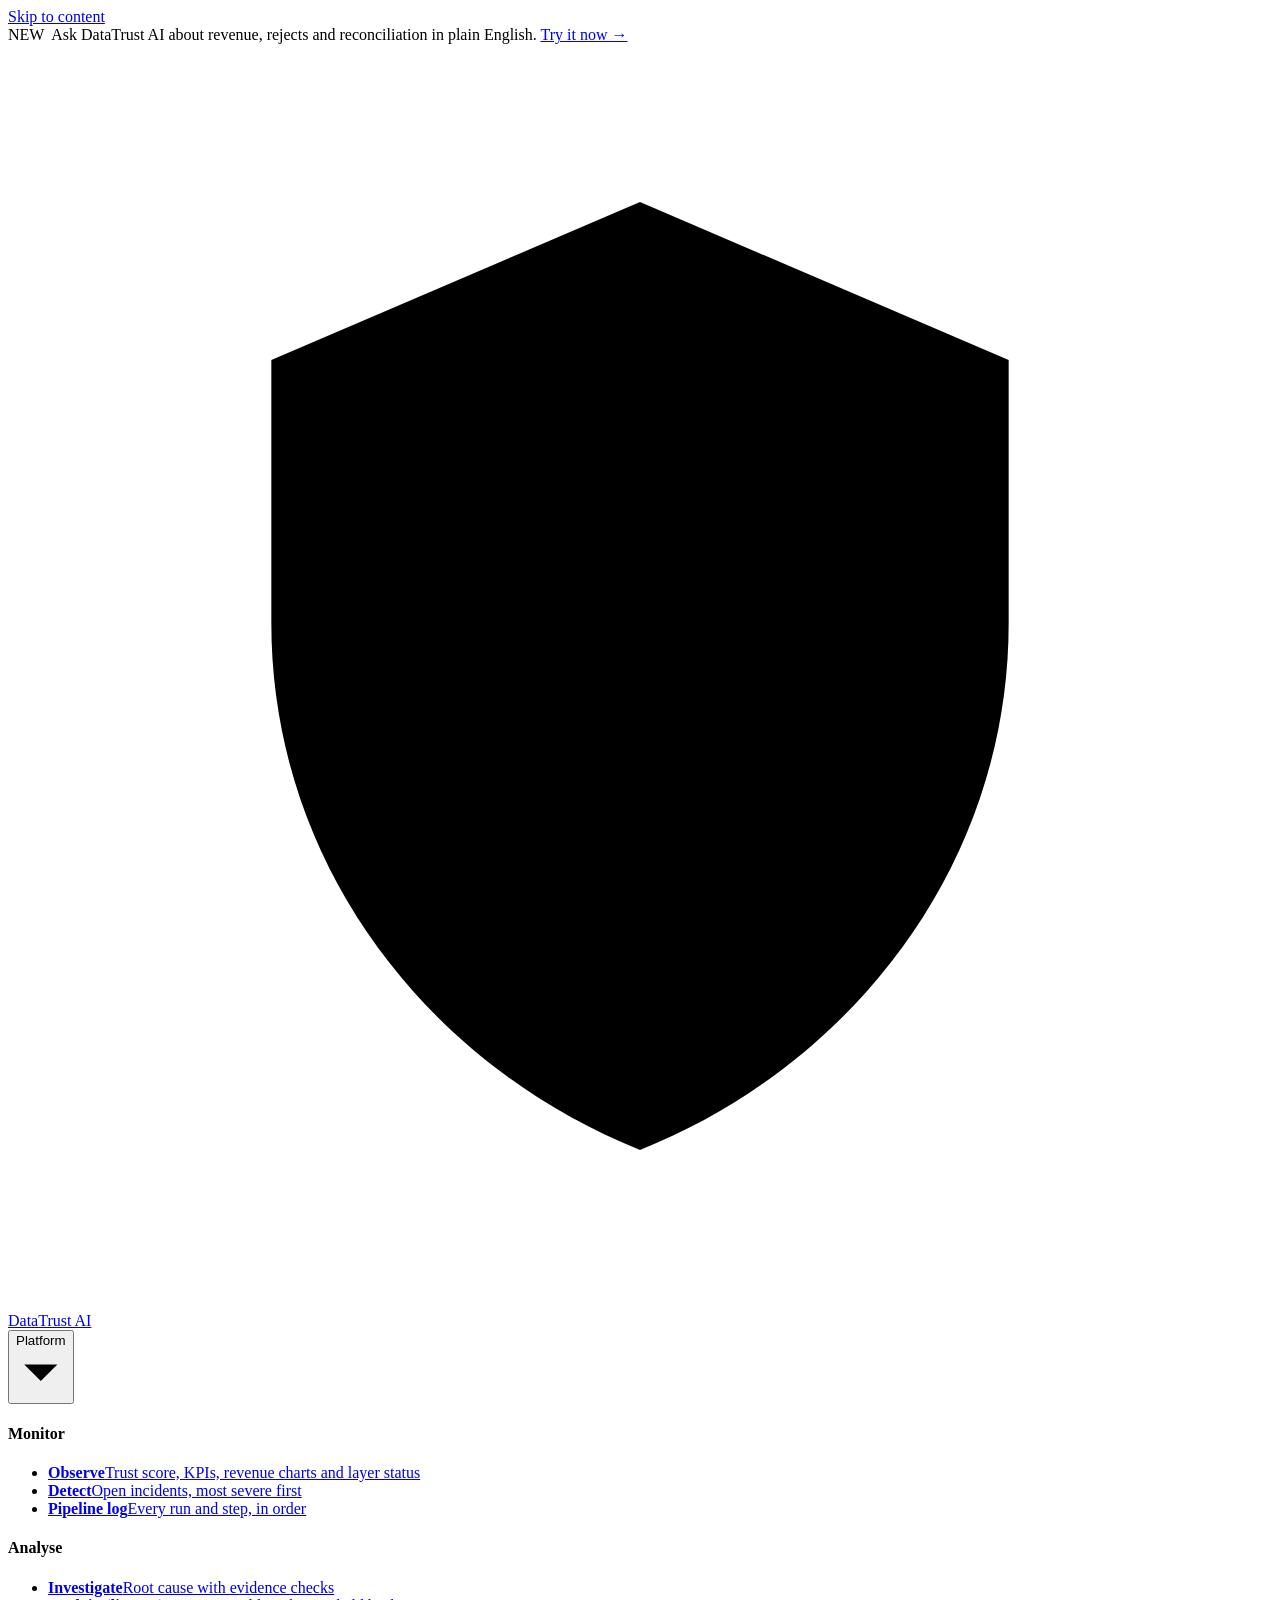
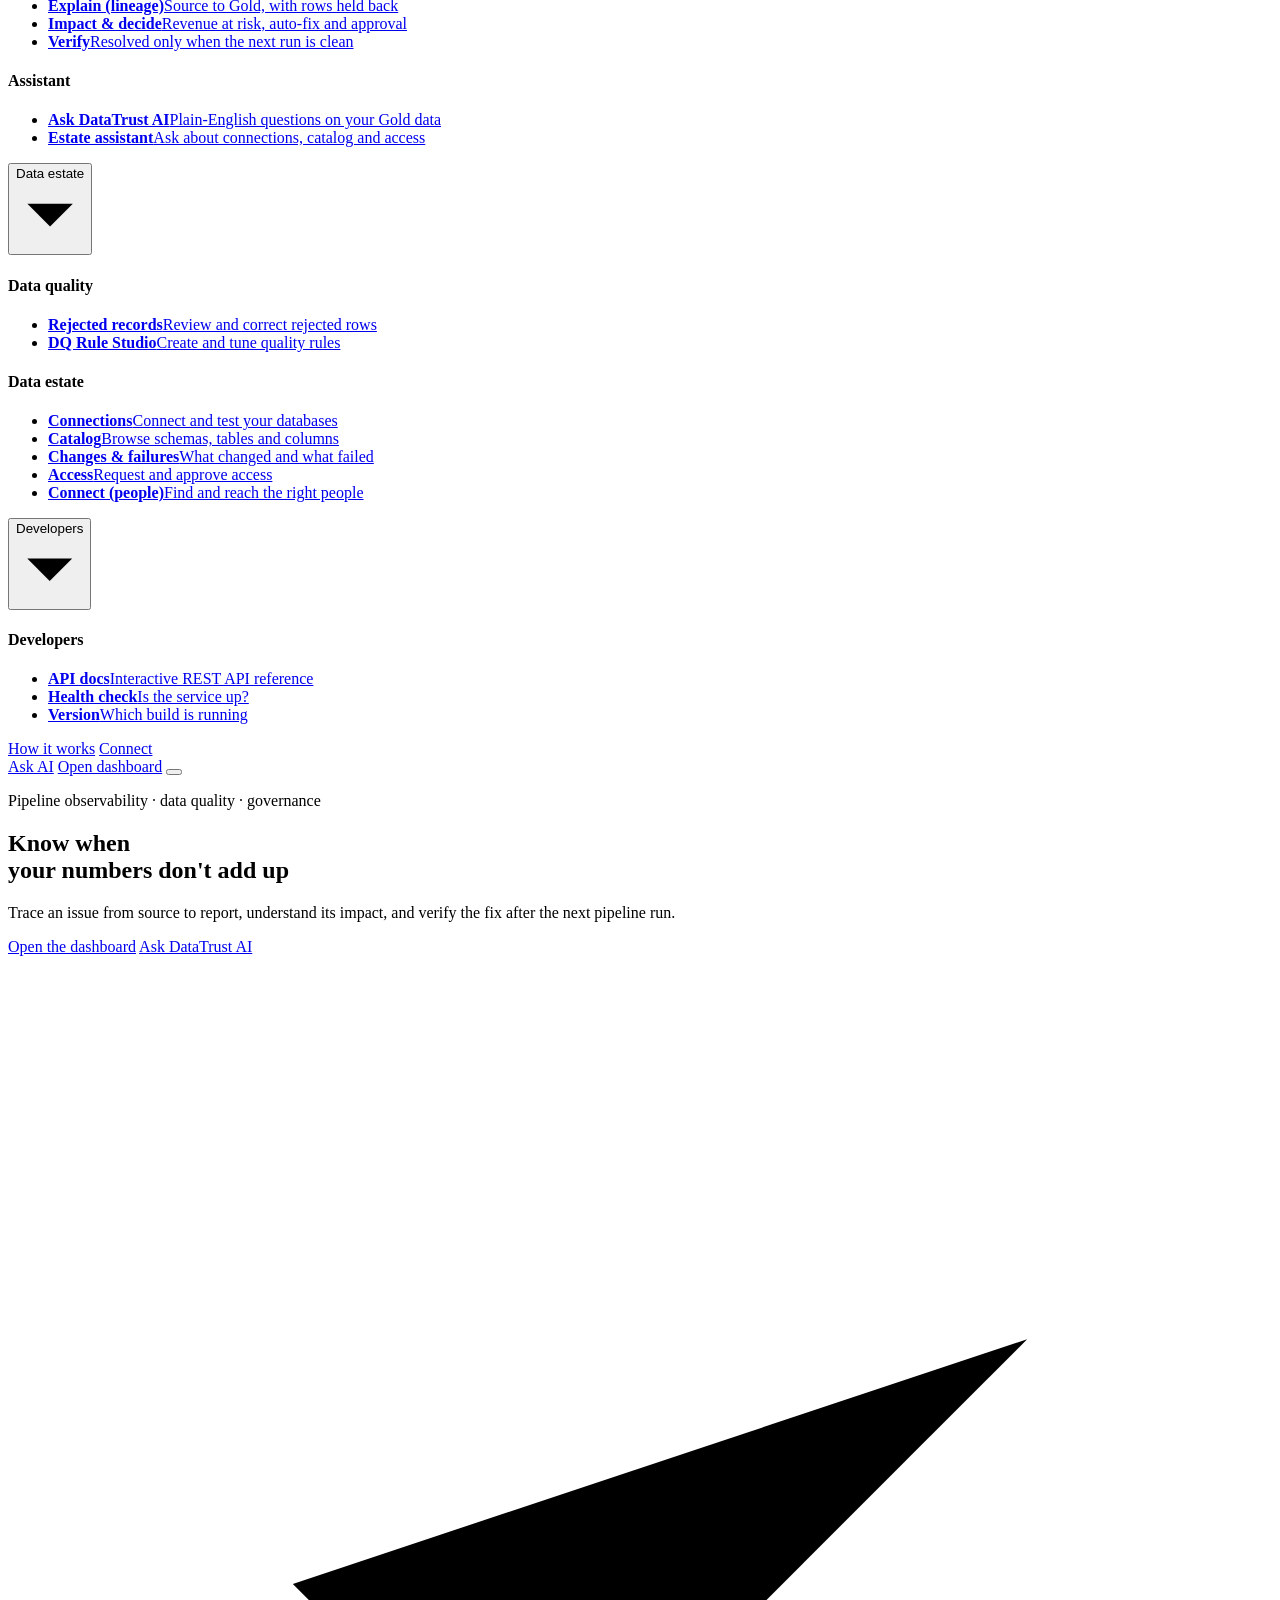
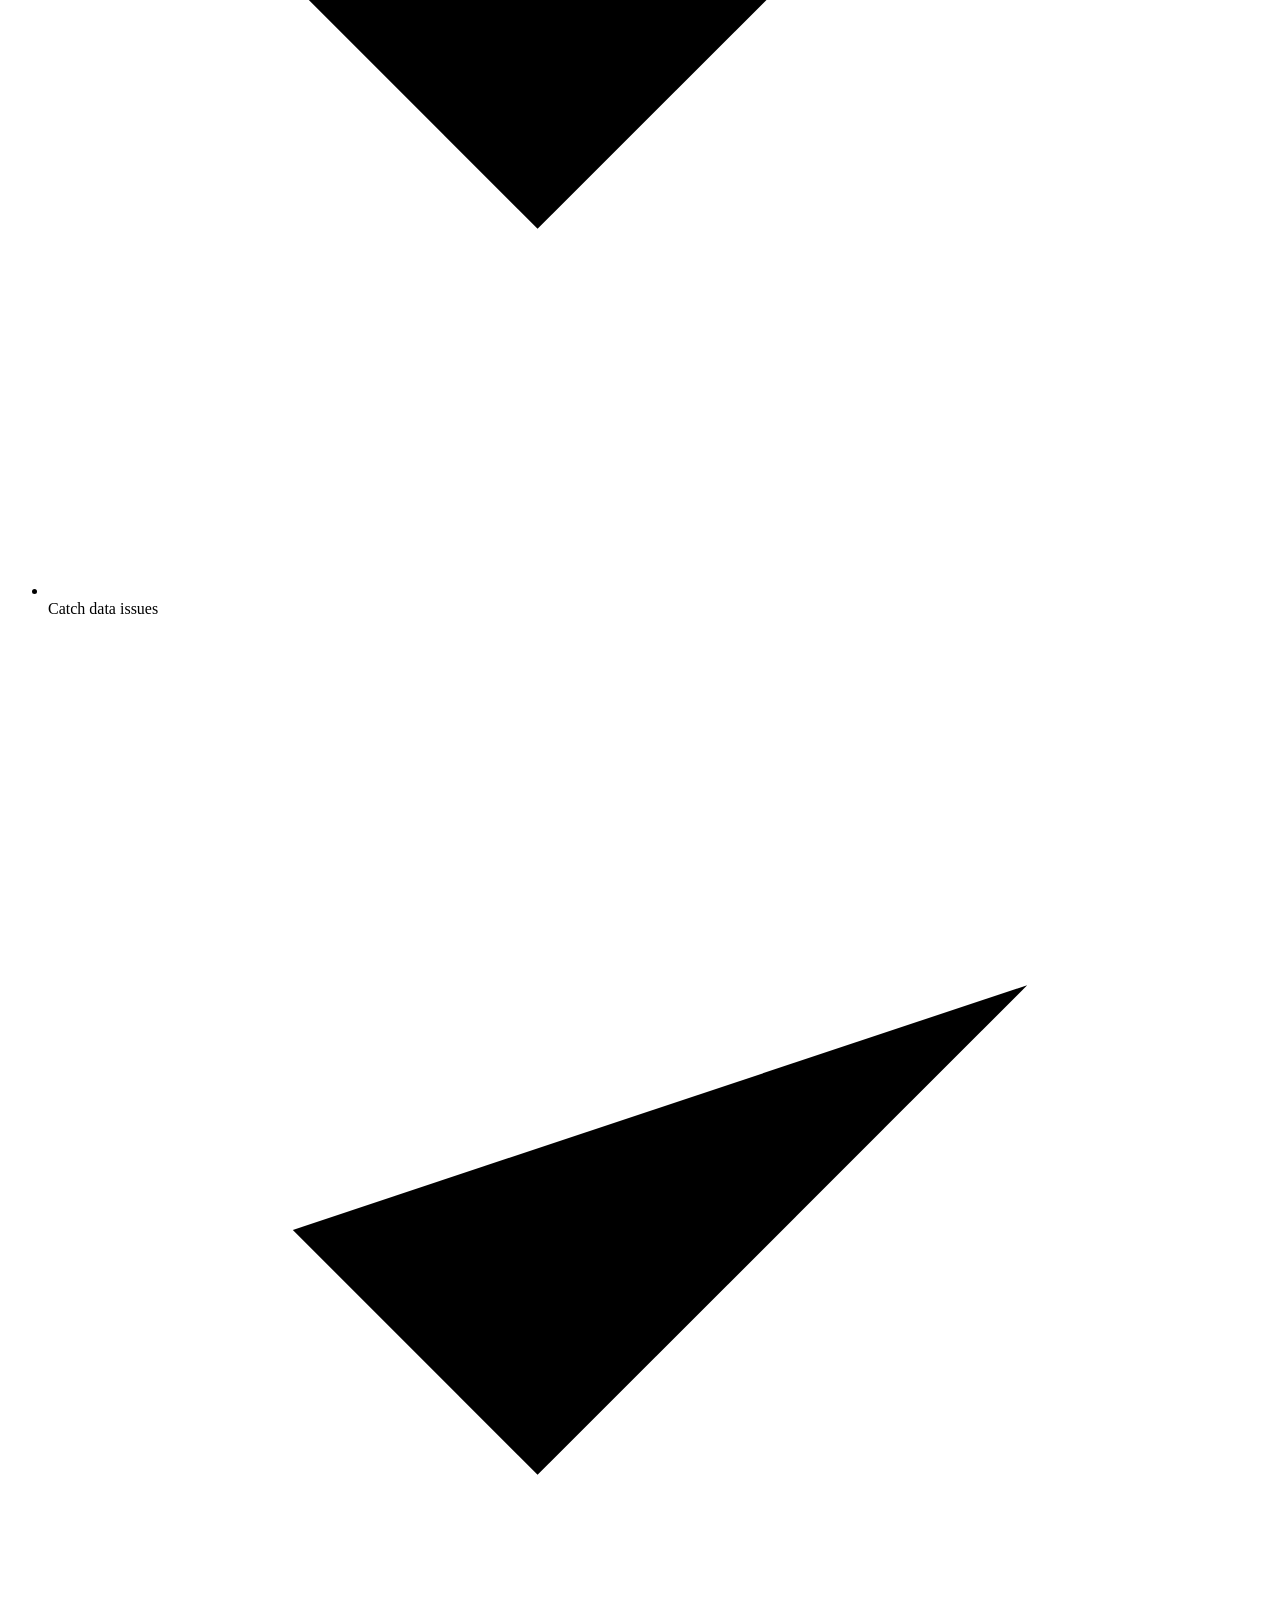
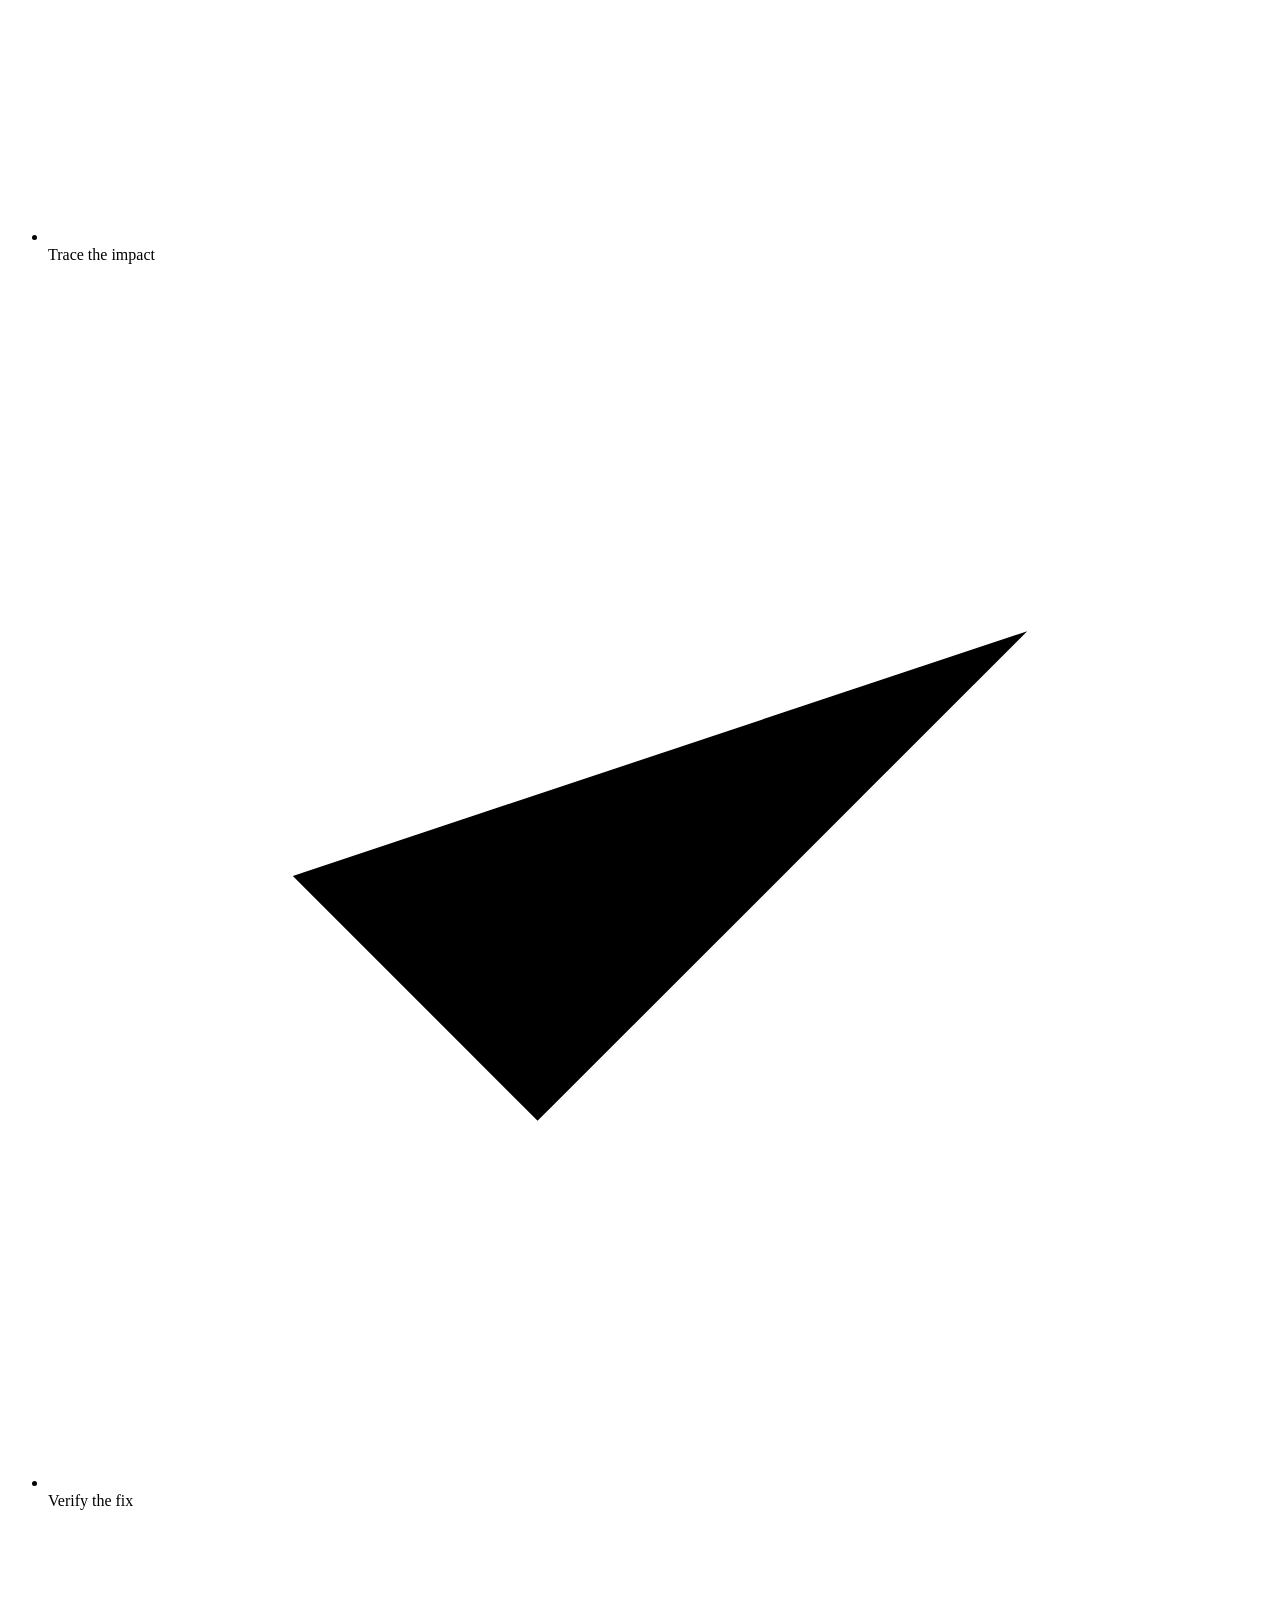
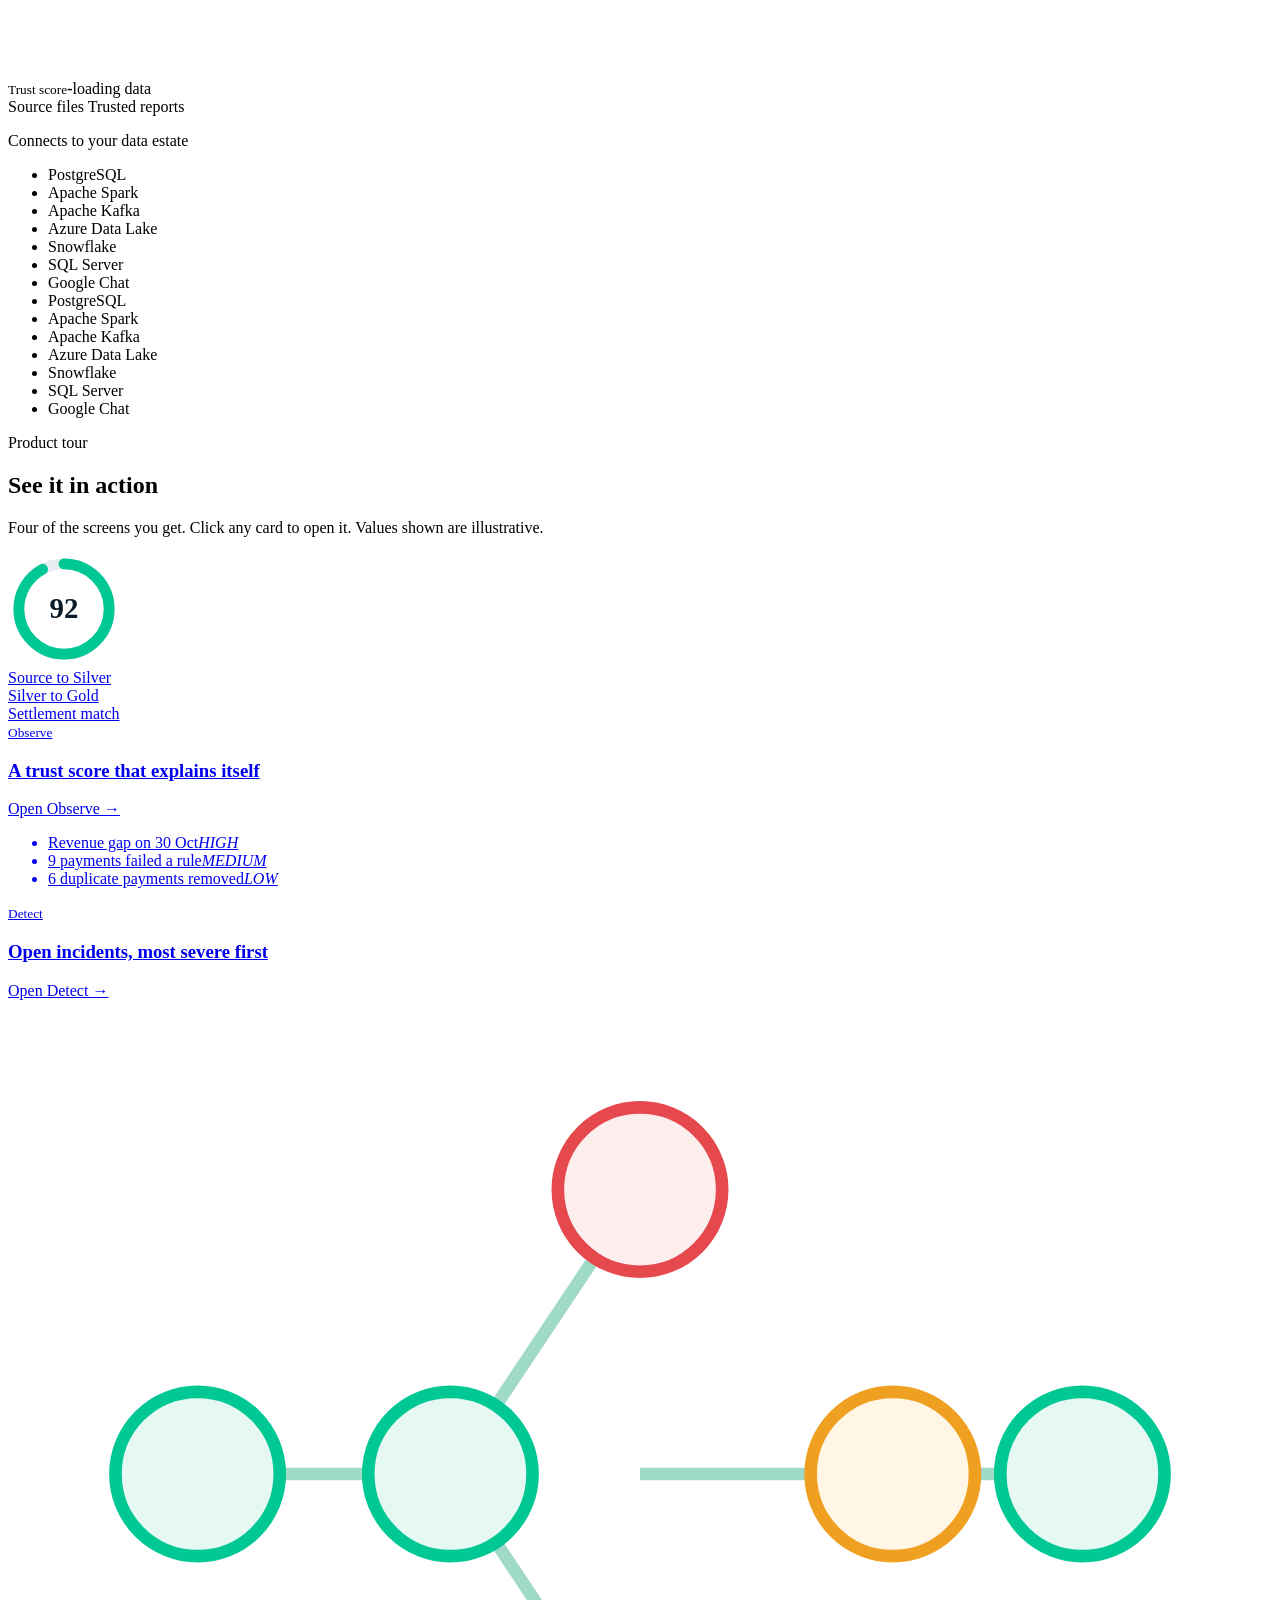
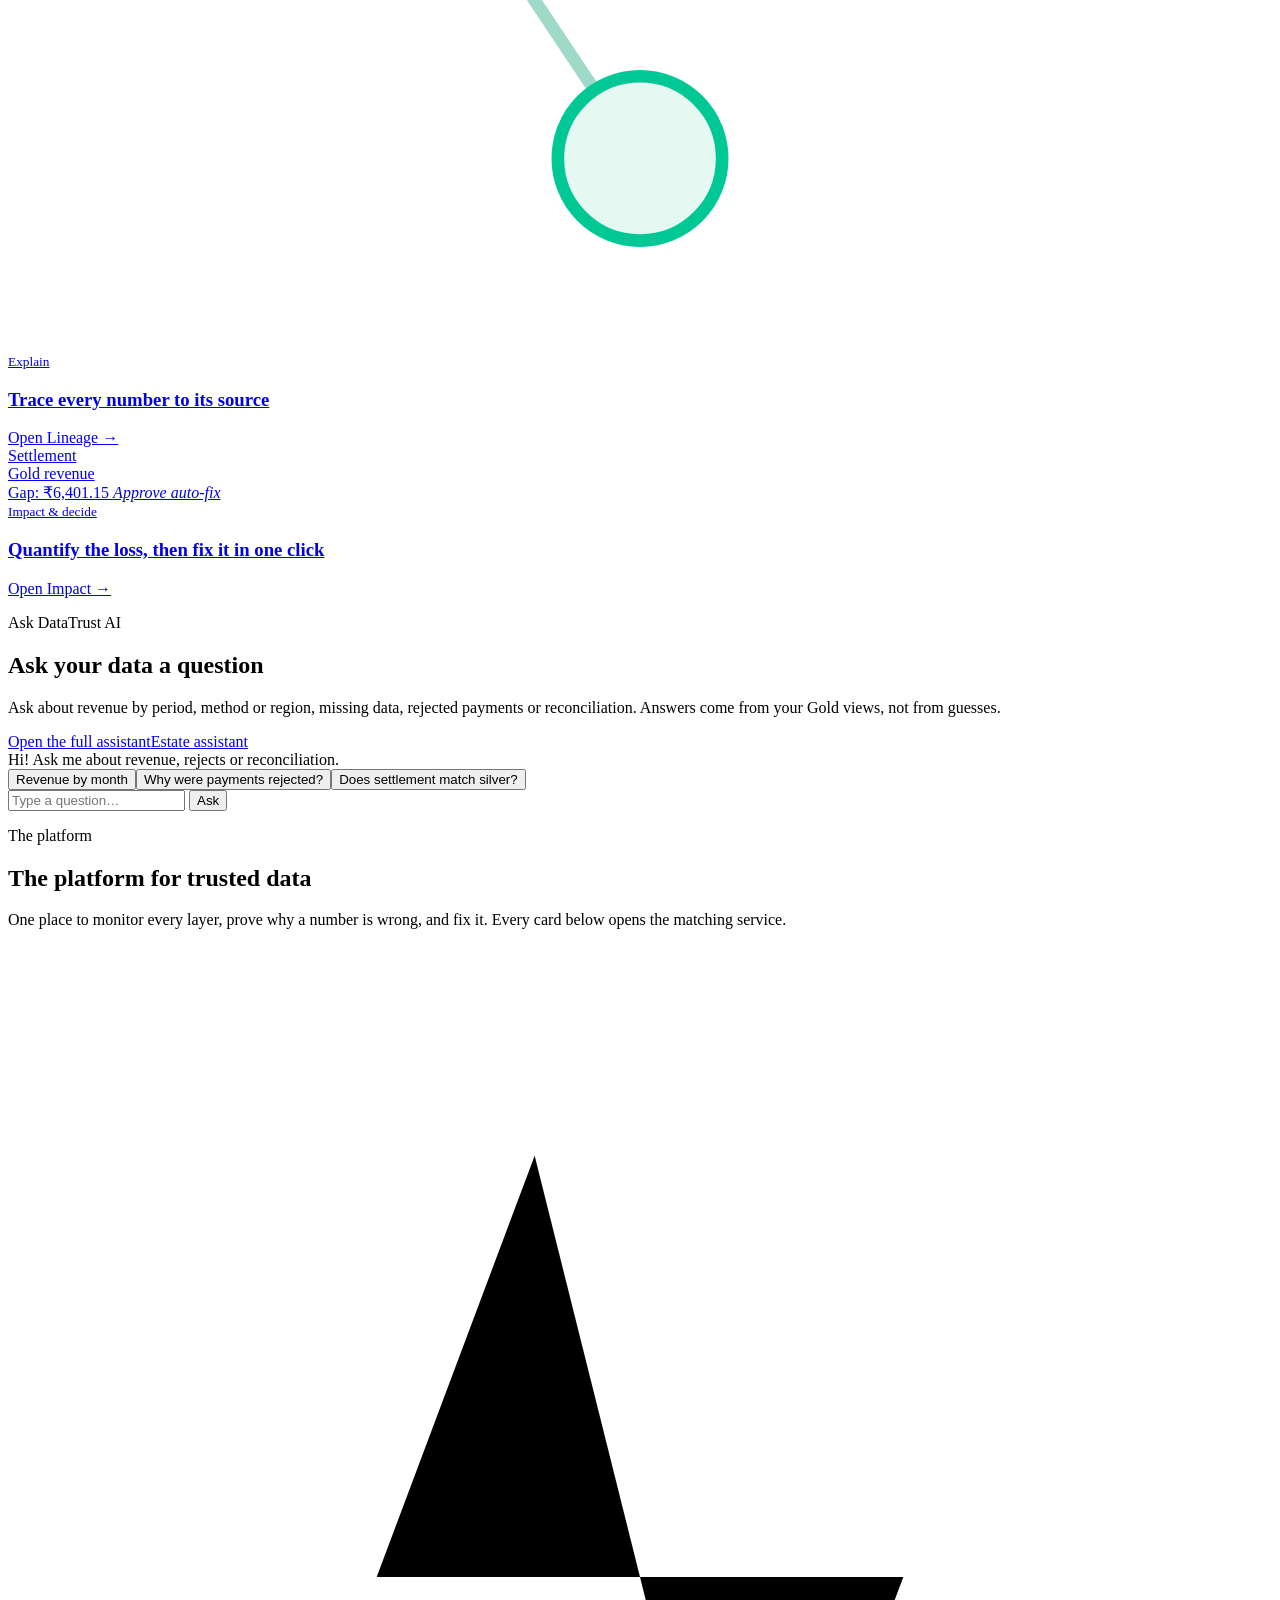
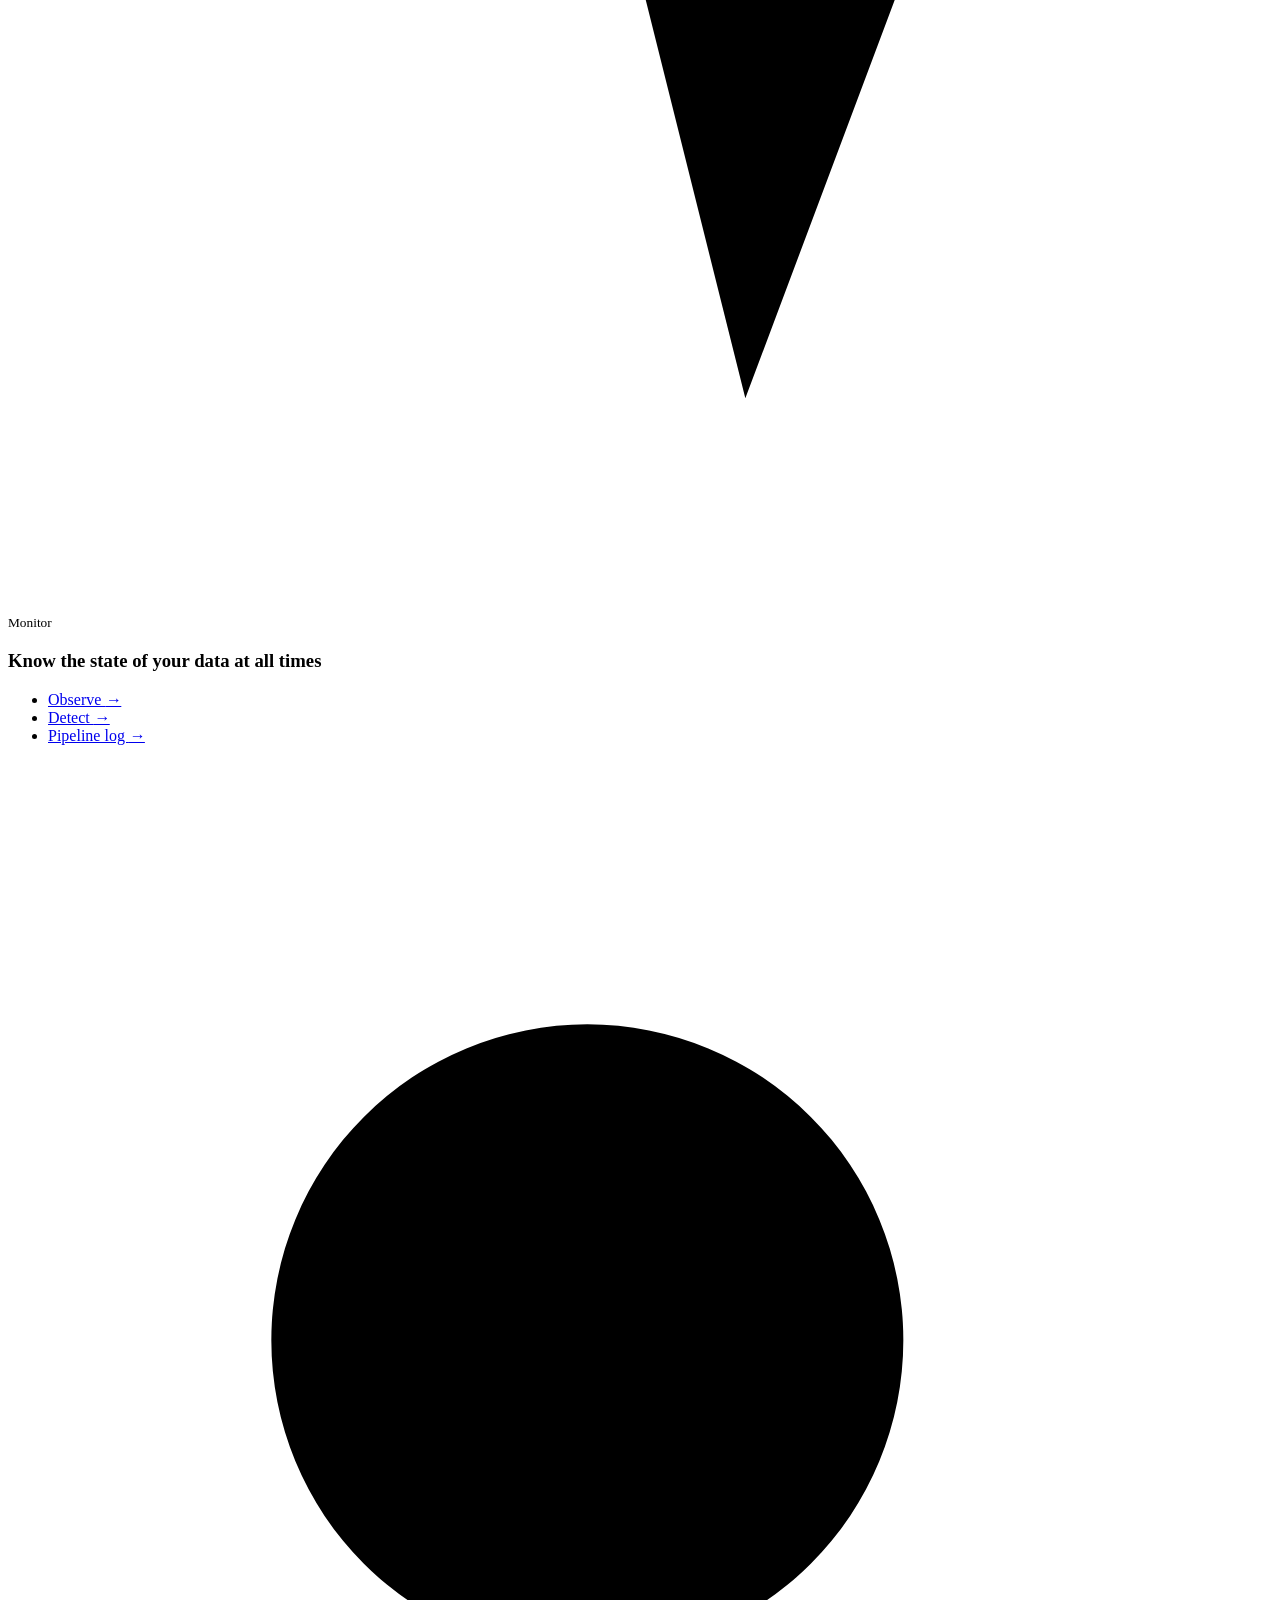
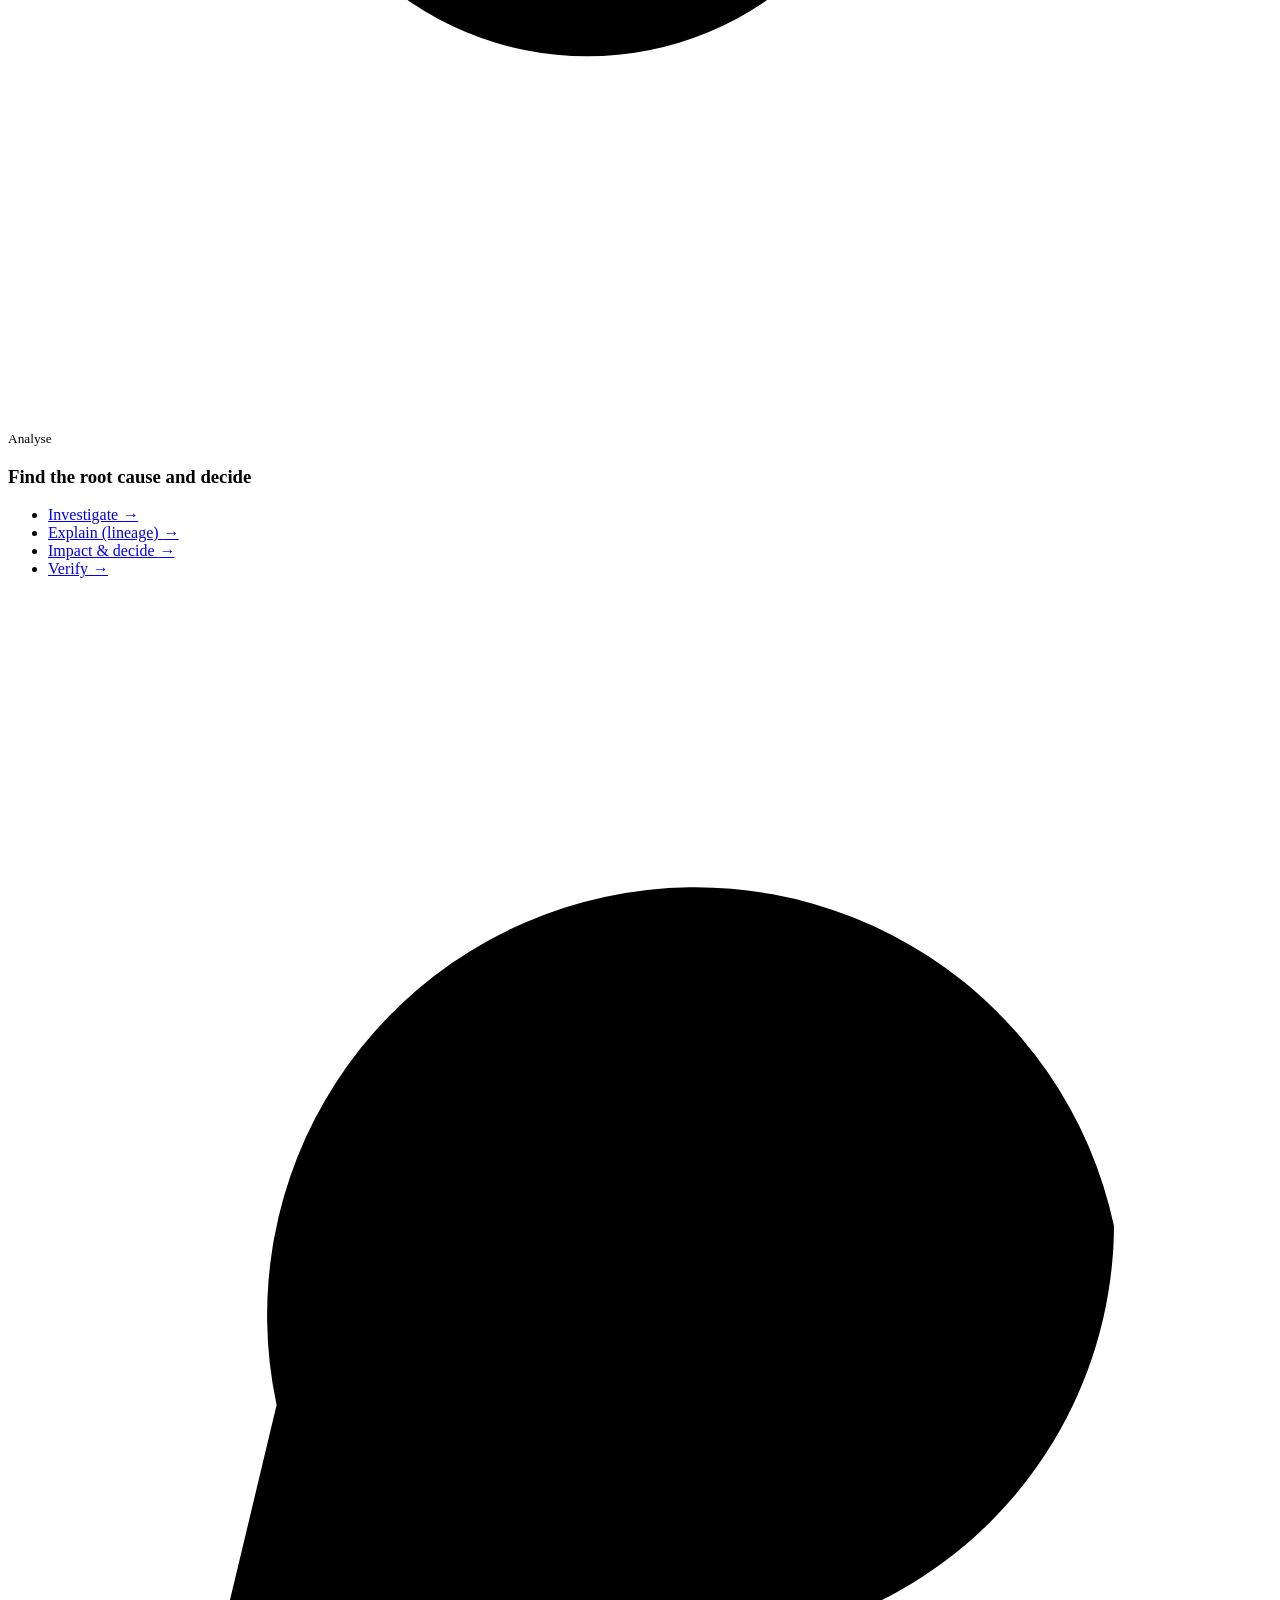
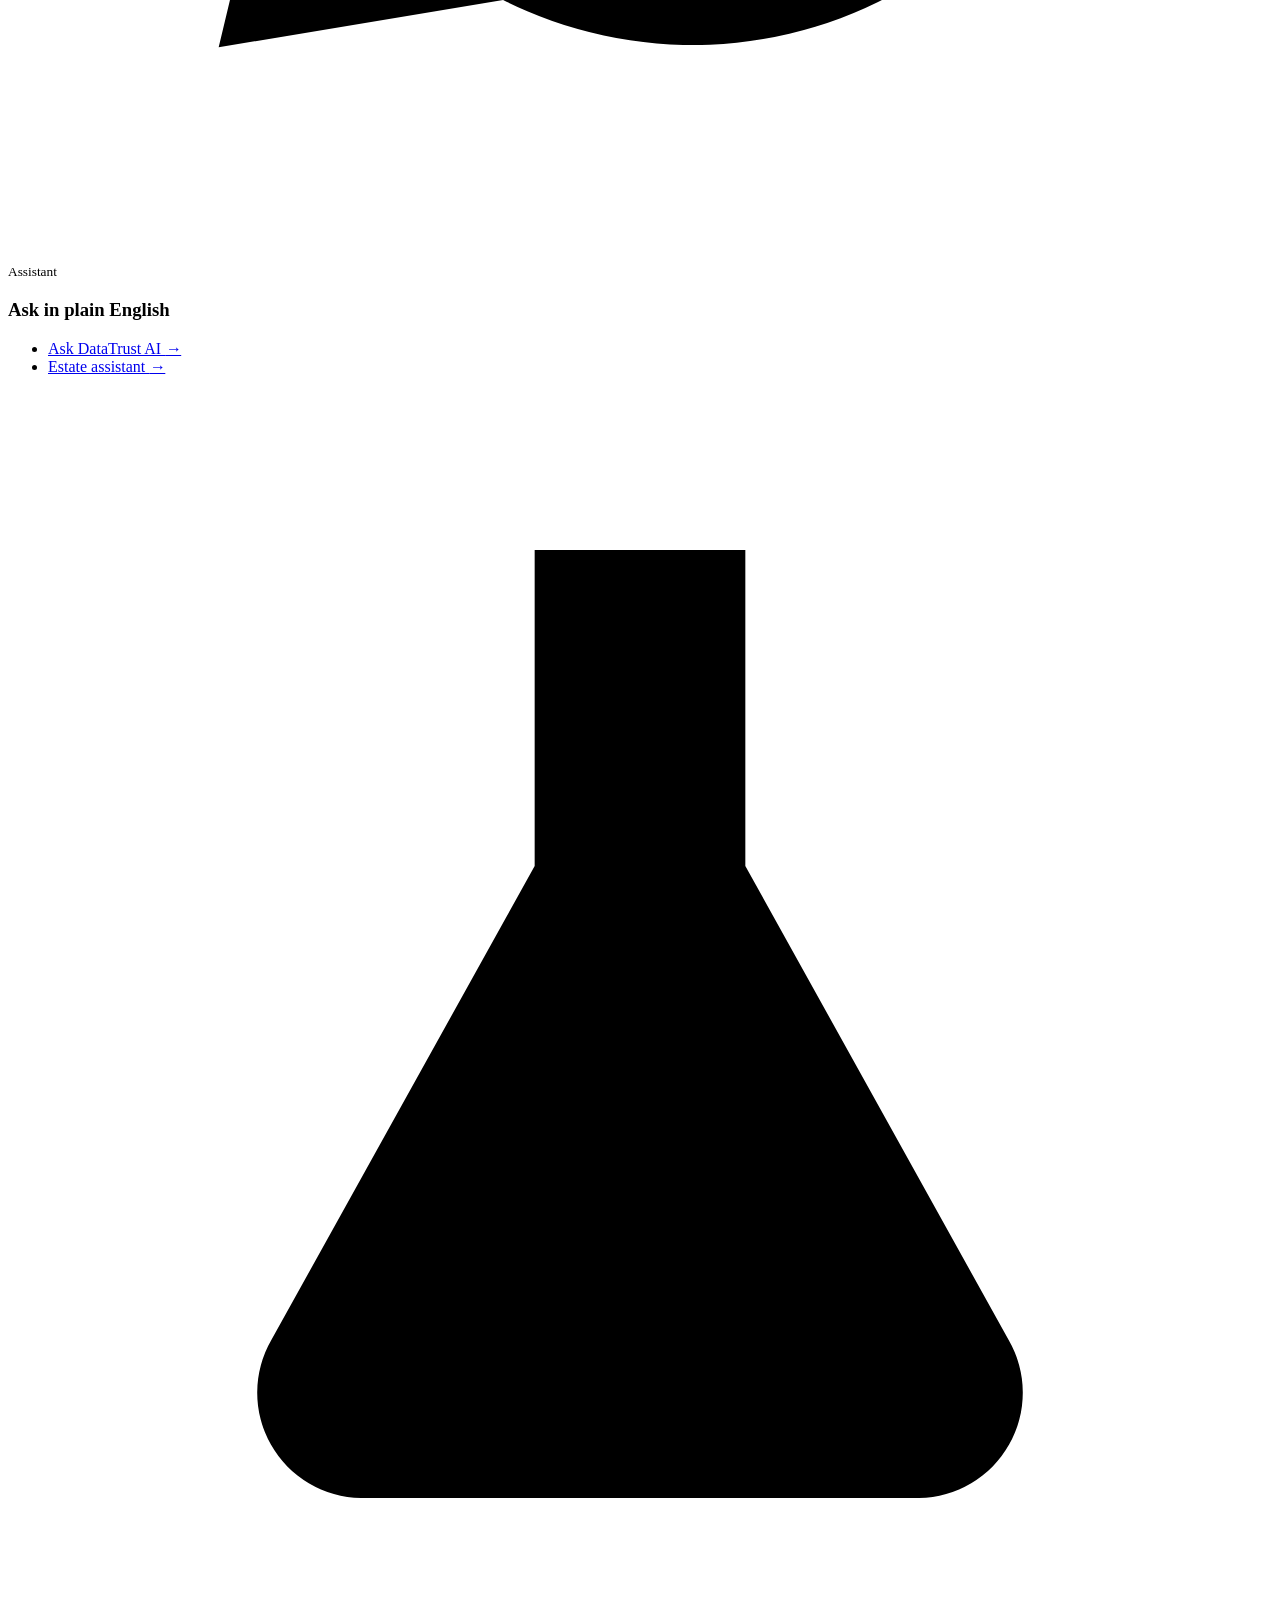
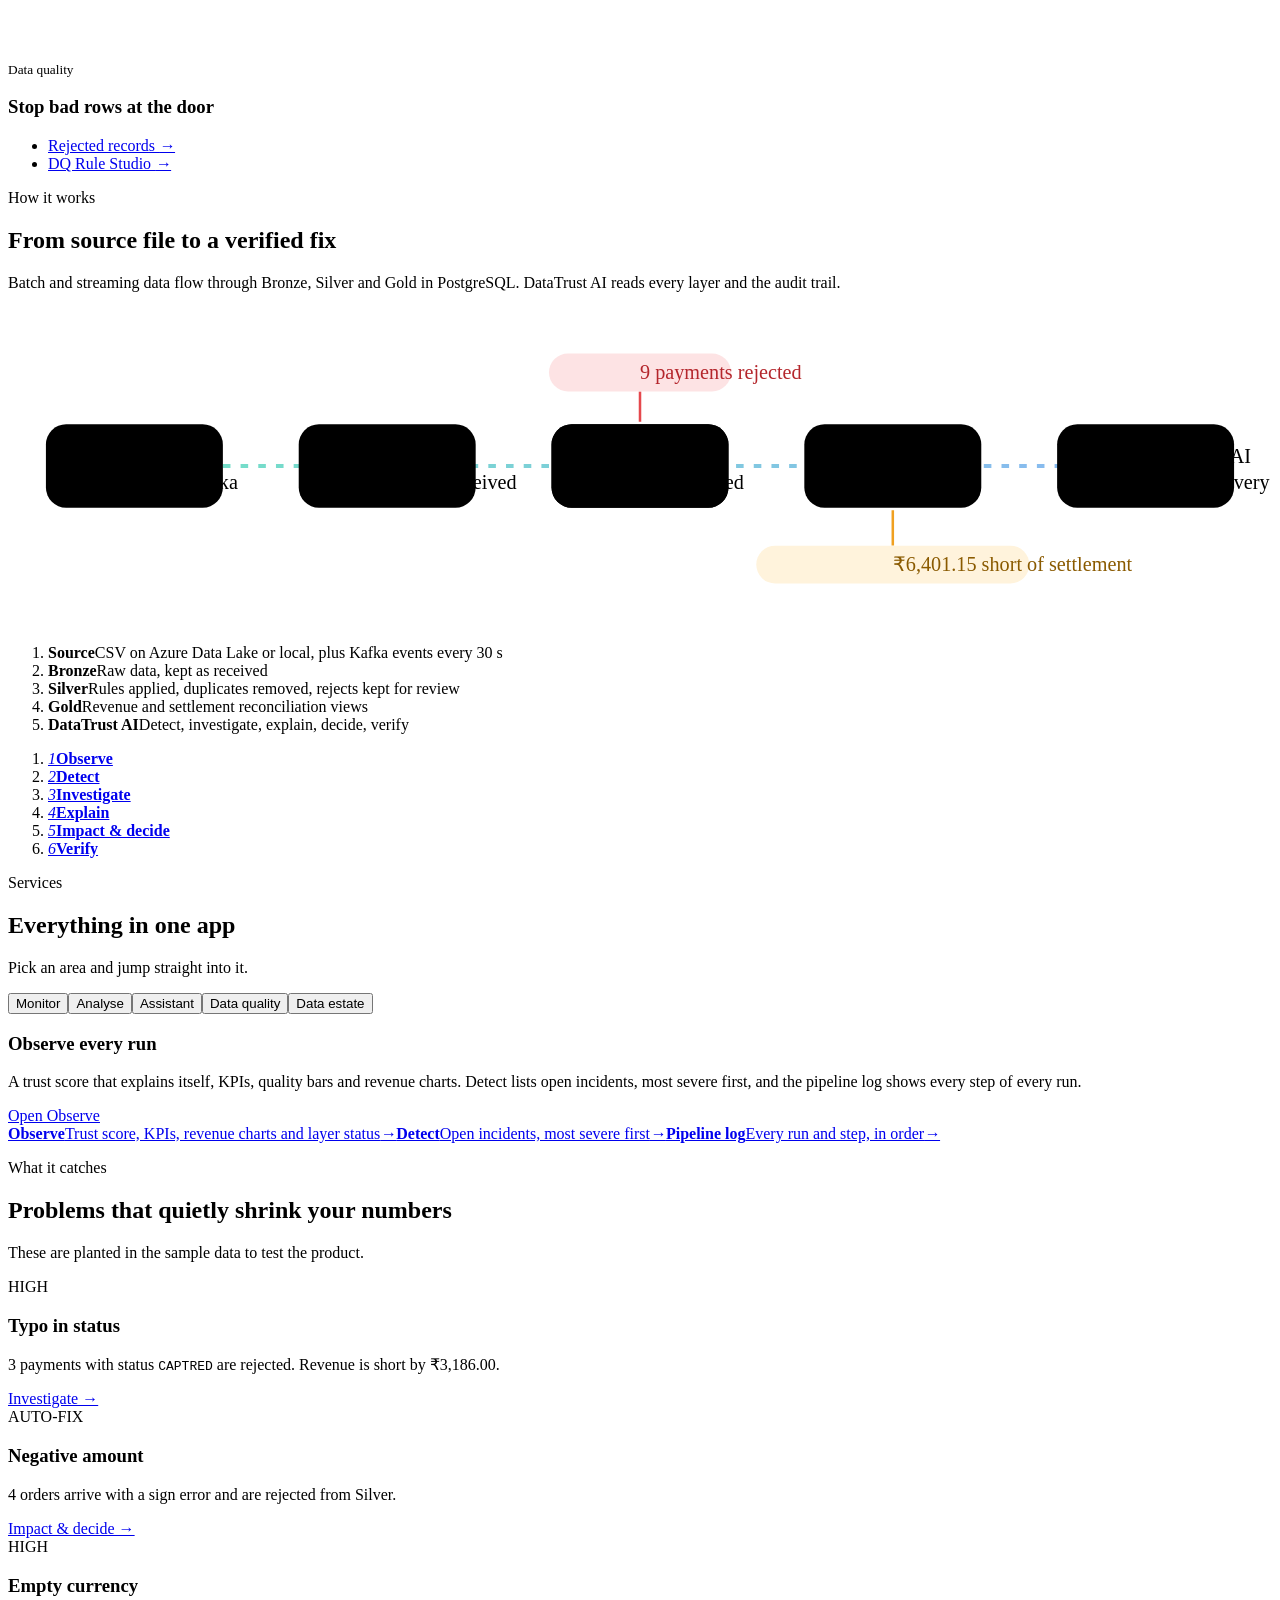
==== web/static/landing.html @ a9659baa "Integrate portal, landing page, and ADLS worker Co-authored-by: Copilot <223556219+Copilot@users.nor" ====
<!doctype html>
<html lang="en" data-theme="dark">
<head>
  <meta charset="utf-8">
  <meta name="viewport" content="width=device-width, initial-scale=1">
  <title>DataTrust AI: trusted data for the enterprise</title>
  <meta name="description" content="DataTrust AI watches your data from source files to Gold reports, catches the moment numbers stop adding up, explains the root cause and verifies the fix.">
  <meta name="theme-color" content="#05070a">
  <link rel="preload" href="/static/vendor/fonts/inter-latin-wght-normal.woff2" as="font" type="font/woff2" crossorigin>
  <link rel="stylesheet" href="/static/landing.css">
  <script>
    /* saved look (mode + accent) is applied before first paint so there is no flash; black is the default */
    try { var m = localStorage.getItem("dt-mode"), a = localStorage.getItem("dt-acc");
      if (m === "light") document.documentElement.setAttribute("data-theme", "light");
      if (a && a !== "emerald") document.documentElement.setAttribute("data-acc", a); } catch (e) {}
  </script>
  <script>
    /* old alert / e-mail links like /#investigate=INC-1 still open the dashboard */
    if (/^#(observe|detect|investigate|lineage|impact|verify|ask|pipeline|estate-[\w-]+)(=|$)/.test(location.hash)) {
      location.replace("/app" + location.hash);
    }
  </script>
</head>
<body id="top">

<a class="skip" href="#main">Skip to content</a>
<div class="announce">NEW &nbsp;Ask DataTrust AI about revenue, rejects and reconciliation in plain English. <a href="/app#ask">Try it now →</a></div>

<header class="hdr" id="hdr">
  <div class="hdr-in">
    <a class="logo" href="/" aria-label="DataTrust AI home">
      <span class="logo-mark" aria-hidden="true"><svg viewBox="0 0 24 24"><path d="M12 3l7 3v5c0 4.6-3 8.4-7 10-4-1.6-7-5.4-7-10V6z"/><path d="M8.8 12.2l2.2 2.2 4.4-4.6"/></svg></span>DataTrust AI
    </a>
    <nav class="menus" aria-label="Services"><div class="dd"><button class="dd-btn" type="button" aria-expanded="false" aria-controls="m0">Platform<svg viewBox="0 0 12 12" aria-hidden="true"><path d="M2 4l4 4 4-4"/></svg></button><div class="menu" id="m0"><div class="mcol"><h4>Monitor</h4><ul><li><a href="/app#observe"><b>Observe</b><span>Trust score, KPIs, revenue charts and layer status</span></a></li><li><a href="/app#detect"><b>Detect</b><span>Open incidents, most severe first</span></a></li><li><a href="/app#pipeline"><b>Pipeline log</b><span>Every run and step, in order</span></a></li></ul></div><div class="mcol"><h4>Analyse</h4><ul><li><a href="/app#investigate"><b>Investigate</b><span>Root cause with evidence checks</span></a></li><li><a href="/app#lineage"><b>Explain (lineage)</b><span>Source to Gold, with rows held back</span></a></li><li><a href="/app#impact"><b>Impact &amp; decide</b><span>Revenue at risk, auto-fix and approval</span></a></li><li><a href="/app#verify"><b>Verify</b><span>Resolved only when the next run is clean</span></a></li></ul></div><div class="mcol"><h4>Assistant</h4><ul><li><a href="/app#ask"><b>Ask DataTrust AI</b><span>Plain-English questions on your Gold data</span></a></li><li><a href="/app#estate-ask"><b>Estate assistant</b><span>Ask about connections, catalog and access</span></a></li></ul></div></div></div><div class="dd"><button class="dd-btn" type="button" aria-expanded="false" aria-controls="m1">Data estate<svg viewBox="0 0 12 12" aria-hidden="true"><path d="M2 4l4 4 4-4"/></svg></button><div class="menu" id="m1"><div class="mcol"><h4>Data quality</h4><ul><li><a href="/app#estate-dq-rejected"><b>Rejected records</b><span>Review and correct rejected rows</span></a></li><li><a href="/app#estate-dq-rules"><b>DQ Rule Studio</b><span>Create and tune quality rules</span></a></li></ul></div><div class="mcol"><h4>Data estate</h4><ul><li><a href="/app#estate-connections"><b>Connections</b><span>Connect and test your databases</span></a></li><li><a href="/app#estate-catalog"><b>Catalog</b><span>Browse schemas, tables and columns</span></a></li><li><a href="/app#estate-activity"><b>Changes &amp; failures</b><span>What changed and what failed</span></a></li><li><a href="/app#estate-access"><b>Access</b><span>Request and approve access</span></a></li><li><a href="/app#estate-people"><b>Connect (people)</b><span>Find and reach the right people</span></a></li></ul></div></div></div><div class="dd"><button class="dd-btn" type="button" aria-expanded="false" aria-controls="m2">Developers<svg viewBox="0 0 12 12" aria-hidden="true"><path d="M2 4l4 4 4-4"/></svg></button><div class="menu" id="m2"><div class="mcol"><h4>Developers</h4><ul><li><a href="/docs"><b>API docs</b><span>Interactive REST API reference</span></a></li><li><a href="/health"><b>Health check</b><span>Is the service up?</span></a></li><li><a href="/api/version"><b>Version</b><span>Which build is running</span></a></li></ul></div></div></div>
      <a class="plain" href="#how">How it works</a>
      <a class="plain" href="#connect">Connect</a>
    </nav>
    <div class="hdr-cta">
      <a class="btn btn-line" href="/app#ask">Ask AI</a>
      <a class="btn btn-green" href="/app">Open dashboard</a>
      <button class="burger" id="burger" type="button" aria-label="Menu" aria-expanded="false" aria-controls="mob"><i></i><i></i><i></i></button>
    </div>
  </div>
  <div class="progress" id="progress" aria-hidden="true"></div>
  <div class="mob" id="mob" hidden><h4>Monitor</h4><a href="/app#observe">Observe</a><a href="/app#detect">Detect</a><a href="/app#pipeline">Pipeline log</a><h4>Analyse</h4><a href="/app#investigate">Investigate</a><a href="/app#lineage">Explain (lineage)</a><a href="/app#impact">Impact &amp; decide</a><a href="/app#verify">Verify</a><h4>Assistant</h4><a href="/app#ask">Ask DataTrust AI</a><a href="/app#estate-ask">Estate assistant</a><h4>Data quality</h4><a href="/app#estate-dq-rejected">Rejected records</a><a href="/app#estate-dq-rules">DQ Rule Studio</a><h4>Data estate</h4><a href="/app#estate-connections">Connections</a><a href="/app#estate-catalog">Catalog</a><a href="/app#estate-activity">Changes &amp; failures</a><a href="/app#estate-access">Access</a><a href="/app#estate-people">Connect (people)</a><h4>Developers</h4><a href="/docs">API docs</a><a href="/health">Health check</a><a href="/api/version">Version</a></div>
</header>

<main id="main">
<!-- HERO -->
<section class="hero">
  <div class="mesh" aria-hidden="true"><i></i><i></i><i></i></div>
  <div class="wrap hero-grid">
    <div class="hero-text">
      <p class="eyebrow">Pipeline observability · data quality · governance</p>
      <h1><span class="hl">Know when</span><br>your numbers don't add up</h1>
      <p class="hero-lines">Trace an issue from source to report, understand its impact, and verify the fix after the next pipeline run.</p>
      <div class="cta-row">
        <a class="btn btn-green btn-lg" href="/app">Open the dashboard</a>
        <a class="btn btn-line btn-lg" href="/app#ask">Ask DataTrust AI</a>
      </div>
      <ul class="hero-points" aria-label="What DataTrust AI helps you do">
        <li><svg viewBox="0 0 20 20" aria-hidden="true"><path d="m4 10 4 4 8-8"/></svg>Catch data issues</li>
        <li><svg viewBox="0 0 20 20" aria-hidden="true"><path d="m4 10 4 4 8-8"/></svg>Trace the impact</li>
        <li><svg viewBox="0 0 20 20" aria-hidden="true"><path d="m4 10 4 4 8-8"/></svg>Verify the fix</li>
      </ul>
    </div>

    <div class="orb" id="orb" role="img" aria-label="Animated picture: streams of data flow from source files into a glowing trust ring and come out as trusted reports.">
      <canvas id="orbCanvas" aria-hidden="true"></canvas>
      <div class="orb-center" aria-hidden="true"><small>Trust score</small><b id="orbScore">-</b><span id="orbNote">loading data</span></div>
      <span class="orb-tag orb-l" aria-hidden="true">Source files</span>
      <span class="orb-tag orb-r" aria-hidden="true">Trusted reports</span>
    </div>
  </div>
</section>

<!-- CONNECTS TO -->
<section class="logos" aria-label="Connects to">
  <div class="wrap"><p>Connects to your data estate</p></div>
  <div class="lmask"><ul><li>PostgreSQL</li><li>Apache Spark</li><li>Apache Kafka</li><li>Azure Data Lake</li><li>Snowflake</li><li>SQL Server</li><li>Google Chat</li><li aria-hidden="true">PostgreSQL</li><li aria-hidden="true">Apache Spark</li><li aria-hidden="true">Apache Kafka</li><li aria-hidden="true">Azure Data Lake</li><li aria-hidden="true">Snowflake</li><li aria-hidden="true">SQL Server</li><li aria-hidden="true">Google Chat</li></ul></div>
</section>

<!-- PRODUCT TOUR -->
<section class="wrap sec" id="tour">
  <div class="head rv"><p class="eyebrow">Product tour</p><h2>See it in action</h2>
    <p class="sub">Four of the screens you get. Click any card to open it. Values shown are illustrative.</p></div>
  <div class="tour">
    <a class="tcard rv t6" href="/app#observe" aria-label="Open Observe">
      <div class="tv tv-obs">
        <svg width="112" height="112" viewBox="0 0 124 124" aria-hidden="true"><circle cx="62" cy="62" r="50" fill="none" stroke="#e6ecf1" stroke-width="12"/><circle cx="62" cy="62" r="50" fill="none" stroke="#00c895" stroke-width="12" stroke-linecap="round" stroke-dasharray="289 314" transform="rotate(-90 62 62)"/><text x="62" y="72" text-anchor="middle" font-size="32" font-weight="700" fill="#0b1b2b">92</text></svg>
        <div class="mbars"><div><span>Source to Silver</span><i style="--w:96%"></i></div><div><span>Silver to Gold</span><i style="--w:92%"></i></div><div><span>Settlement match</span><i style="--w:88%"></i></div></div>
      </div>
      <div class="tt"><small>Observe</small><h3>A trust score that explains itself</h3><span class="go">Open Observe →</span></div>
    </a>
    <a class="tcard rv t6" href="/app#detect" aria-label="Open Detect">
      <div class="tv tv-det">
        <ul><li><b class="dot hi"></b>Revenue gap on 30 Oct<em class="sv hi">HIGH</em></li><li><b class="dot md"></b>9 payments failed a rule<em class="sv md">MEDIUM</em></li><li><b class="dot lo"></b>6 duplicate payments removed<em class="sv lo">LOW</em></li></ul>
      </div>
      <div class="tt"><small>Detect</small><h3>Open incidents, most severe first</h3><span class="go">Open Detect →</span></div>
    </a>
    <a class="tcard rv t2" href="/app#lineage" aria-label="Open Lineage">
      <div class="tv tv-lin">
        <svg viewBox="0 0 200 150" aria-hidden="true"><path d="M30 75 H70 M100 75 H140 M70 75 L100 30 M70 75 L100 120 M140 75 H170" stroke="#9fd9c8" stroke-width="2" fill="none"/><g font-size="9" font-weight="600" text-anchor="middle" fill="#0b1b2b"><circle cx="30" cy="75" r="13" fill="#e5f8f2" stroke="#00c895" stroke-width="2"/><circle cx="70" cy="75" r="13" fill="#e5f8f2" stroke="#00c895" stroke-width="2"/><circle cx="100" cy="30" r="13" fill="#fdeeee" stroke="#e5484d" stroke-width="2"/><circle cx="100" cy="120" r="13" fill="#e5f8f2" stroke="#00c895" stroke-width="2"/><circle cx="140" cy="75" r="13" fill="#fff6e5" stroke="#f0a020" stroke-width="2"/><circle cx="170" cy="75" r="13" fill="#e5f8f2" stroke="#00c895" stroke-width="2"/></g></svg>
      </div>
      <div class="tt"><small>Explain</small><h3>Trace every number to its source</h3><span class="go">Open Lineage →</span></div>
    </a>
    <a class="tcard rv t4" href="/app#impact" aria-label="Open Impact and decide">
      <div class="tv tv-imp">
        <div class="gap"><span>Settlement</span><div class="bar"><i style="--w:100%"></i></div></div>
        <div class="gap"><span>Gold revenue</span><div class="bar"><i style="--w:88%"></i><u style="--w:12%"></u></div></div>
        <div class="gapnote">Gap: ₹6,401.15 <em>Approve auto-fix</em></div>
      </div>
      <div class="tt"><small>Impact &amp; decide</small><h3>Quantify the loss, then fix it in one click</h3><span class="go">Open Impact →</span></div>
    </a>
  </div>
</section>

<!-- ASK -->
<section class="wrap sec" id="try-ai">
  <div class="split">
    <div class="rv">
      <p class="eyebrow">Ask DataTrust AI</p>
      <h2>Ask your data a question</h2>
      <p class="sub left">Ask about revenue by period, method or region, missing data, rejected payments or reconciliation. Answers come from your Gold views, not from guesses.</p>
      <div class="cta-row"><a class="btn btn-dark" href="/app#ask">Open the full assistant</a><a class="btn btn-line" href="/app#estate-ask">Estate assistant</a></div>
    </div>
    <div class="chat rv">
      <div class="chat-log" id="chatLog" aria-live="polite"><div class="msg bot">Hi! Ask me about revenue, rejects or reconciliation.</div></div>
      <div class="sugg" id="sugg"><button type="button">Revenue by month</button><button type="button">Why were payments rejected?</button><button type="button">Does settlement match silver?</button></div>
      <form class="chat-form" id="askForm" autocomplete="off">
        <input id="askInput" type="text" placeholder="Type a question…" aria-label="Your question" maxlength="300">
        <button class="btn btn-green" type="submit" id="askBtn">Ask</button>
      </form>
    </div>
  </div>
</section>

<!-- PLATFORM -->
<section class="wrap sec" id="platform">
  <div class="head rv"><p class="eyebrow">The platform</p><h2>The platform for trusted data</h2>
    <p class="sub">One place to monitor every layer, prove why a number is wrong, and fix it. Every card below opens the matching service.</p></div>
  <div class="pgrid"><article class="pcard rv c0"><span class="pic"><svg viewBox="0 0 24 24" aria-hidden="true"><path d="M3 12h4l3-8 4 16 3-8h4"/></svg></span><small>Monitor</small><h3>Know the state of your data at all times</h3><ul><li><a href="/app#observe">Observe <i>→</i></a></li><li><a href="/app#detect">Detect <i>→</i></a></li><li><a href="/app#pipeline">Pipeline log <i>→</i></a></li></ul></article><article class="pcard rv c1"><span class="pic"><svg viewBox="0 0 24 24" aria-hidden="true"><path d="M11 17a6 6 0 1 0 0-12 6 6 0 0 0 0 12zM20 20l-4.5-4.5"/></svg></span><small>Analyse</small><h3>Find the root cause and decide</h3><ul><li><a href="/app#investigate">Investigate <i>→</i></a></li><li><a href="/app#lineage">Explain (lineage) <i>→</i></a></li><li><a href="/app#impact">Impact &amp; decide <i>→</i></a></li><li><a href="/app#verify">Verify <i>→</i></a></li></ul></article><article class="pcard rv c2"><span class="pic"><svg viewBox="0 0 24 24" aria-hidden="true"><path d="M21 12a8 8 0 0 1-11.6 7.1L4 20l1.1-4.6A8 8 0 1 1 21 12z"/></svg></span><small>Assistant</small><h3>Ask in plain English</h3><ul><li><a href="/app#ask">Ask DataTrust AI <i>→</i></a></li><li><a href="/app#estate-ask">Estate assistant <i>→</i></a></li></ul></article><article class="pcard rv c3"><span class="pic"><svg viewBox="0 0 24 24" aria-hidden="true"><path d="M9 3h6M10 3v6l-5 9a2 2 0 0 0 1.7 3h10.6a2 2 0 0 0 1.7-3l-5-9V3"/></svg></span><small>Data quality</small><h3>Stop bad rows at the door</h3><ul><li><a href="/app#estate-dq-rejected">Rejected records <i>→</i></a></li><li><a href="/app#estate-dq-rules">DQ Rule Studio <i>→</i></a></li></ul></article></div>
</section>

<!-- ARCHITECTURE -->
<section class="band-soft" id="how">
  <div class="wrap sec">
    <div class="head rv"><p class="eyebrow">How it works</p><h2>From source file to a verified fix</h2>
      <p class="sub">Batch and streaming data flow through Bronze, Silver and Gold in PostgreSQL. DataTrust AI reads every layer and the audit trail.</p></div>
    <div class="flowviz rv">
      <svg class="flowsvg" viewBox="0 0 1000 250" role="img" aria-label="Animated data flow from source files through Bronze, Silver and Gold, watched by DataTrust AI, with an incident at Silver">
        <defs><linearGradient id="gl" gradientUnits="userSpaceOnUse" x1="100" y1="0" x2="900" y2="0"><stop offset="0" stop-color="#00c895"/><stop offset="1" stop-color="#2b7de9"/></linearGradient></defs>
        <path id="fp" d="M100 125 H900" fill="none" stroke="url(#gl)" stroke-width="3" stroke-dasharray="6 8" opacity=".55"/>
        <circle r="6" fill="#00c895"><animateMotion dur="5s" repeatCount="indefinite"><mpath href="#fp"/></animateMotion></circle>
        <circle r="6" fill="#00c895"><animateMotion dur="5s" begin="-1.25s" repeatCount="indefinite"><mpath href="#fp"/></animateMotion></circle>
        <circle r="6" fill="#2b7de9"><animateMotion dur="5s" begin="-2.5s" repeatCount="indefinite"><mpath href="#fp"/></animateMotion></circle>
        <circle r="6" fill="#2b7de9"><animateMotion dur="5s" begin="-3.75s" repeatCount="indefinite"><mpath href="#fp"/></animateMotion></circle>
        <a class="fn" href="/app#pipeline"><rect x="30" y="92" width="140" height="66" rx="16"/><text x="100" y="123">Source</text><text class="s" x="100" y="143">CSV · Kafka</text></a>
        <a class="fn" href="/app#lineage"><rect x="230" y="92" width="140" height="66" rx="16"/><text x="300" y="123">Bronze</text><text class="s" x="300" y="143">raw, as received</text></a>
        <rect class="pingr" x="430" y="92" width="140" height="66" rx="16"/>
        <a class="fn bad" href="/app#estate-dq-rejected"><rect x="430" y="92" width="140" height="66" rx="16"/><text x="500" y="123">Silver</text><text class="s" x="500" y="143">rules applied</text></a>
        <a class="fn" href="/app#impact"><rect x="630" y="92" width="140" height="66" rx="16"/><text x="700" y="123">Gold</text><text class="s" x="700" y="143">reports</text></a>
        <a class="fn ai" href="/app#observe"><rect x="830" y="92" width="140" height="66" rx="16"/><text x="900" y="123">DataTrust AI</text><text class="s" x="900" y="143">watching every layer</text></a>
        <path d="M500 66 V90" stroke="#e5484d" stroke-width="2"/><rect x="428" y="36" width="144" height="30" rx="15" fill="#fde3e4"/><text class="ftag" x="500" y="56" fill="#b4262c">9 payments rejected</text>
        <path d="M700 160 V188" stroke="#f0a020" stroke-width="2"/><rect x="592" y="188" width="216" height="30" rx="15" fill="#fff3dc"/><text class="ftag" x="700" y="208" fill="#8a5a00">₹6,401.15 short of settlement</text>
      </svg>
    </div>
    <ol class="arch rv" aria-label="Architecture">
      <li><b>Source</b><span>CSV on Azure Data Lake or local, plus Kafka events every 30 s</span></li>
      <li><b>Bronze</b><span>Raw data, kept as received</span></li>
      <li><b>Silver</b><span>Rules applied, duplicates removed, rejects kept for review</span></li>
      <li><b>Gold</b><span>Revenue and settlement reconciliation views</span></li>
      <li class="hl"><b>DataTrust AI</b><span>Detect, investigate, explain, decide, verify</span></li>
    </ol>
    <ol class="six">
      <li class="rv"><a href="/app#observe"><em>1</em><b>Observe</b></a></li>
      <li class="rv"><a href="/app#detect"><em>2</em><b>Detect</b></a></li>
      <li class="rv"><a href="/app#investigate"><em>3</em><b>Investigate</b></a></li>
      <li class="rv"><a href="/app#lineage"><em>4</em><b>Explain</b></a></li>
      <li class="rv"><a href="/app#impact"><em>5</em><b>Impact &amp; decide</b></a></li>
      <li class="rv"><a href="/app#verify"><em>6</em><b>Verify</b></a></li>
    </ol>
  </div>
</section>

<!-- SERVICES TABS -->
<section class="wrap sec" id="services">
  <div class="head rv"><p class="eyebrow">Services</p><h2>Everything in one app</h2>
    <p class="sub">Pick an area and jump straight into it.</p></div>
  <div class="tabs rv">
    <div class="tablist" role="tablist" aria-label="Services"><button role="tab" id="t0" aria-controls="p0" aria-selected="true" tabindex="0">Monitor</button><button role="tab" id="t1" aria-controls="p1" aria-selected="false" tabindex="-1">Analyse</button><button role="tab" id="t2" aria-controls="p2" aria-selected="false" tabindex="-1">Assistant</button><button role="tab" id="t3" aria-controls="p3" aria-selected="false" tabindex="-1">Data quality</button><button role="tab" id="t4" aria-controls="p4" aria-selected="false" tabindex="-1">Data estate</button></div>
    <div role="tabpanel" id="p0" aria-labelledby="t0" class="tp"><div class="tp-text"><h3>Observe every run</h3><p>A trust score that explains itself, KPIs, quality bars and revenue charts. Detect lists open incidents, most severe first, and the pipeline log shows every step of every run.</p><a class="btn btn-dark" href="/app#observe">Open Observe</a></div><div class="svc-list"><a class="svc" href="/app#observe"><b>Observe</b><span>Trust score, KPIs, revenue charts and layer status</span><i>→</i></a><a class="svc" href="/app#detect"><b>Detect</b><span>Open incidents, most severe first</span><i>→</i></a><a class="svc" href="/app#pipeline"><b>Pipeline log</b><span>Every run and step, in order</span><i>→</i></a></div></div><div role="tabpanel" id="p1" aria-labelledby="t1" class="tp" hidden><div class="tp-text"><h3>From a wrong number to a proven cause</h3><p>Investigate shows the root cause with evidence checks that name their source. Explain traces lineage, Impact quantifies revenue at risk and offers one-click auto-fix, and Verify confirms on the next run.</p><a class="btn btn-dark" href="/app#investigate">Open Investigate</a></div><div class="svc-list"><a class="svc" href="/app#investigate"><b>Investigate</b><span>Root cause with evidence checks</span><i>→</i></a><a class="svc" href="/app#lineage"><b>Explain (lineage)</b><span>Source to Gold, with rows held back</span><i>→</i></a><a class="svc" href="/app#impact"><b>Impact &amp; decide</b><span>Revenue at risk, auto-fix and approval</span><i>→</i></a><a class="svc" href="/app#verify"><b>Verify</b><span>Resolved only when the next run is clean</span><i>→</i></a></div></div><div role="tabpanel" id="p2" aria-labelledby="t2" class="tp" hidden><div class="tp-text"><h3>Ask DataTrust AI</h3><p>Ask about revenue by period, method or region, missing data, rejects and reconciliation. Models only get fixed read-only tools, so answers stay grounded in your Gold views.</p><a class="btn btn-dark" href="/app#ask">Open Ask DataTrust AI</a></div><div class="svc-list"><a class="svc" href="/app#ask"><b>Ask DataTrust AI</b><span>Plain-English questions on your Gold data</span><i>→</i></a><a class="svc" href="/app#estate-ask"><b>Estate assistant</b><span>Ask about connections, catalog and access</span><i>→</i></a></div></div><div role="tabpanel" id="p3" aria-labelledby="t3" class="tp" hidden><div class="tp-text"><h3>Fix data at the source</h3><p>Review rejected records and correct them, then approve. Use DQ Rule Studio to create and tune the rules that decide what Silver accepts.</p><a class="btn btn-dark" href="/app#estate-dq-rejected">Open Rejected records</a></div><div class="svc-list"><a class="svc" href="/app#estate-dq-rejected"><b>Rejected records</b><span>Review and correct rejected rows</span><i>→</i></a><a class="svc" href="/app#estate-dq-rules"><b>DQ Rule Studio</b><span>Create and tune quality rules</span><i>→</i></a></div></div><div role="tabpanel" id="p4" aria-labelledby="t4" class="tp" hidden><div class="tp-text"><h3>Know every connection</h3><p>Connect databases, browse the catalog, see what changed and what failed, and manage access requests. Connect helps you find the right person for a data question.</p><a class="btn btn-dark" href="/app#estate-connections">Open Connections</a></div><div class="svc-list"><a class="svc" href="/app#estate-connections"><b>Connections</b><span>Connect and test your databases</span><i>→</i></a><a class="svc" href="/app#estate-catalog"><b>Catalog</b><span>Browse schemas, tables and columns</span><i>→</i></a><a class="svc" href="/app#estate-activity"><b>Changes &amp; failures</b><span>What changed and what failed</span><i>→</i></a><a class="svc" href="/app#estate-access"><b>Access</b><span>Request and approve access</span><i>→</i></a><a class="svc" href="/app#estate-people"><b>Connect (people)</b><span>Find and reach the right people</span><i>→</i></a></div></div>
  </div>
</section>

<!-- WHAT IT CATCHES -->
<section class="band-dark">
  <div class="wrap sec">
    <div class="head rv light"><p class="eyebrow g">What it catches</p><h2>Problems that quietly shrink your numbers</h2>
      <p class="sub">These are planted in the sample data to test the product.</p></div>
    <div class="catch">
      <article class="ccard rv"><span class="tag bad">HIGH</span><h3>Typo in status</h3><p>3 payments with status <code>CAPTRED</code> are rejected. Revenue is short by ₹3,186.00.</p><a href="/app#investigate">Investigate →</a></article>
      <article class="ccard rv"><span class="tag mid">AUTO-FIX</span><h3>Negative amount</h3><p>4 orders arrive with a sign error and are rejected from Silver.</p><a href="/app#impact">Impact &amp; decide →</a></article>
      <article class="ccard rv"><span class="tag bad">HIGH</span><h3>Empty currency</h3><p>9 payments have no currency. Revenue is short by ₹6,401.15. Auto-fix takes it from each order.</p><a href="/app#impact">Impact &amp; decide →</a></article>
      <article class="ccard rv"><span class="tag low">LOW</span><h3>Duplicate payments</h3><p>6 payments are sent twice. They are removed and settlement still matches.</p><a href="/app#verify">Verify →</a></article>
    </div>
  </div>
</section>

<!-- TRUST SCORE -->
<section class="wrap sec split" id="score">
  <div class="rv">
    <p class="eyebrow">Explainable by design</p><h2>A trust score that shows its working</h2>
    <p class="sub left">The score starts at 100 and loses points for specific, visible reasons. The rules are plain constants in <code>data_service.py</code>, so anyone can read and tune them.</p>
    <div class="chips"><span class="chip ok">90+ Healthy</span><span class="chip mid">75+ Needs attention</span><span class="chip bad">Below 75 At risk</span></div>
    <a class="btn btn-dark" href="/app#observe">See your score</a>
  </div>
  <div class="rules rv" role="table" aria-label="Trust score rules">
    <div role="row"><span>Start</span><b class="ok">100</b><i class="gd" style="--w:100%"></i></div>
    <div role="row"><span>Settlement ≠ silver, per business date</span><b>−15 (max −45)</b><i style="--w:45%"></i></div>
    <div role="row"><span>Rows lost from source to silver</span><b>up to −10</b><i style="--w:10%"></i></div>
    <div role="row"><span>Rejected rows</span><b>up to −10</b><i style="--w:10%"></i></div>
    <div role="row"><span>Duplicates</span><b>up to −5</b><i style="--w:5%"></i></div>
    <div role="row"><span>Latest run has a failed or skipped layer</span><b>−30</b><i style="--w:30%"></i></div>
    <div role="row"><span>No successful run in 24 h</span><b>−10</b><i style="--w:10%"></i></div>
  </div>
</section>

<!-- CONNECT -->
<section class="band-soft" id="connect">
  <div class="wrap sec">
    <div class="head rv"><p class="eyebrow">Connections</p><h2>Connect everything. Everywhere.</h2>
      <p class="sub">Bring in databases, streams, alerts and AI models, then manage them from one place.</p></div>
    <div class="cols3">
      <article class="ccol rv"><h3>Databases &amp; lakes</h3><ul><li>PostgreSQL</li><li>SQL Server</li><li>Snowflake</li><li>Azure Data Lake</li></ul><a class="btn btn-dark" href="/app#estate-connections">Manage connections</a></article>
      <article class="ccol rv"><h3>Pipelines &amp; streams</h3><ul><li>Apache Spark batch pipeline</li><li>Kafka payment events</li><li>Pipeline log and audit trail</li></ul><a class="btn btn-dark" href="/app#pipeline">Open pipeline log</a></article>
      <article class="ccol rv"><h3>Alerts, AI &amp; APIs</h3><ul><li>Google Chat alerts</li><li>Ollama or Claude assistants</li><li>REST API and docs</li></ul><a class="btn btn-dark" href="/docs">Open API docs</a></article>
    </div>
  </div>
</section>

<!-- CTA -->
<section class="wrap sec">
  <div class="final rv">
    <h2>What's holding you back from trusted data?</h2>
    <p>Open the live app and see your own trust score, incidents and lineage.</p>
    <div class="cta-row center-row">
      <a class="btn btn-green btn-lg" href="/app">Open the dashboard</a>
      <a class="btn btn-white btn-lg" href="/app#ask">Ask DataTrust AI</a>
    </div>
  </div>
</section>
</main>

<footer class="foot">
  <div class="wrap">
    <div class="foot-grid">
      <div class="fbrand"><a class="logo" href="/"><span class="logo-mark" aria-hidden="true"><svg viewBox="0 0 24 24"><path d="M12 3l7 3v5c0 4.6-3 8.4-7 10-4-1.6-7-5.4-7-10V6z"/><path d="M8.8 12.2l2.2 2.2 4.4-4.6"/></svg></span>DataTrust AI</a>
        <p>The Autonomous Data Trust Mesh. Know whether you can trust your data, and why.</p>
        <a class="btn btn-green" href="/app">Open dashboard</a></div>
      <div><h4>Monitor</h4><ul><li><a href="/app#observe">Observe</a></li><li><a href="/app#detect">Detect</a></li><li><a href="/app#pipeline">Pipeline log</a></li></ul></div><div><h4>Analyse</h4><ul><li><a href="/app#investigate">Investigate</a></li><li><a href="/app#lineage">Explain (lineage)</a></li><li><a href="/app#impact">Impact &amp; decide</a></li><li><a href="/app#verify">Verify</a></li></ul></div><div><h4>Assistant</h4><ul><li><a href="/app#ask">Ask DataTrust AI</a></li><li><a href="/app#estate-ask">Estate assistant</a></li></ul></div><div><h4>Data quality</h4><ul><li><a href="/app#estate-dq-rejected">Rejected records</a></li><li><a href="/app#estate-dq-rules">DQ Rule Studio</a></li></ul></div><div><h4>Data estate</h4><ul><li><a href="/app#estate-connections">Connections</a></li><li><a href="/app#estate-catalog">Catalog</a></li><li><a href="/app#estate-activity">Changes &amp; failures</a></li><li><a href="/app#estate-access">Access</a></li><li><a href="/app#estate-people">Connect (people)</a></li></ul></div><div><h4>Developers</h4><ul><li><a href="/docs">API docs</a></li><li><a href="/health">Health check</a></li><li><a href="/api/version">Version</a></li></ul></div>
    </div>
    <p class="copy">© 2026 DataTrust AI</p>
  </div>
</footer>

<!-- CUSTOMIZE (mode + accent, saved in this browser) -->
<div class="cust" id="cust">
  <div class="cust-panel" id="custPanel" hidden>
    <h4>Customize this page</h4>
    <p class="cl">Mode</p>
    <div class="seg" role="group" aria-label="Mode"><button type="button" data-mode="light" aria-pressed="true">Light</button><button type="button" data-mode="dark" aria-pressed="false">Dark</button></div>
    <p class="cl">Accent</p>
    <div class="sw" role="group" aria-label="Accent colour">
      <button type="button" data-acc="emerald" style="--c:#00c895" aria-label="Emerald" aria-pressed="true"></button>
      <button type="button" data-acc="ocean" style="--c:#2b7de9" aria-label="Ocean" aria-pressed="false"></button>
      <button type="button" data-acc="violet" style="--c:#7c5cff" aria-label="Violet" aria-pressed="false"></button>
      <button type="button" data-acc="sunset" style="--c:#f0801f" aria-label="Sunset" aria-pressed="false"></button>
    </div>
    <button class="cust-reset" id="custReset" type="button">Reset to default</button>
  </div>
  <button class="cust-btn" id="custBtn" type="button" aria-expanded="false" aria-controls="custPanel" aria-label="Customize this page">
    <svg viewBox="0 0 24 24" aria-hidden="true"><path d="M12 3a9 9 0 1 0 0 18c1.2 0 1.8-.8 1.8-1.7 0-1-.9-1.4-.9-2.4 0-1 .8-1.7 1.8-1.7H17a4 4 0 0 0 4-4C21 6.6 17 3 12 3z"/><circle cx="7.6" cy="11" r="1.1"/><circle cx="10.2" cy="7.4" r="1.1"/><circle cx="14.4" cy="7.4" r="1.1"/></svg>
  </button>
</div>

<script src="/static/landing.js"></script>
</body>
</html>
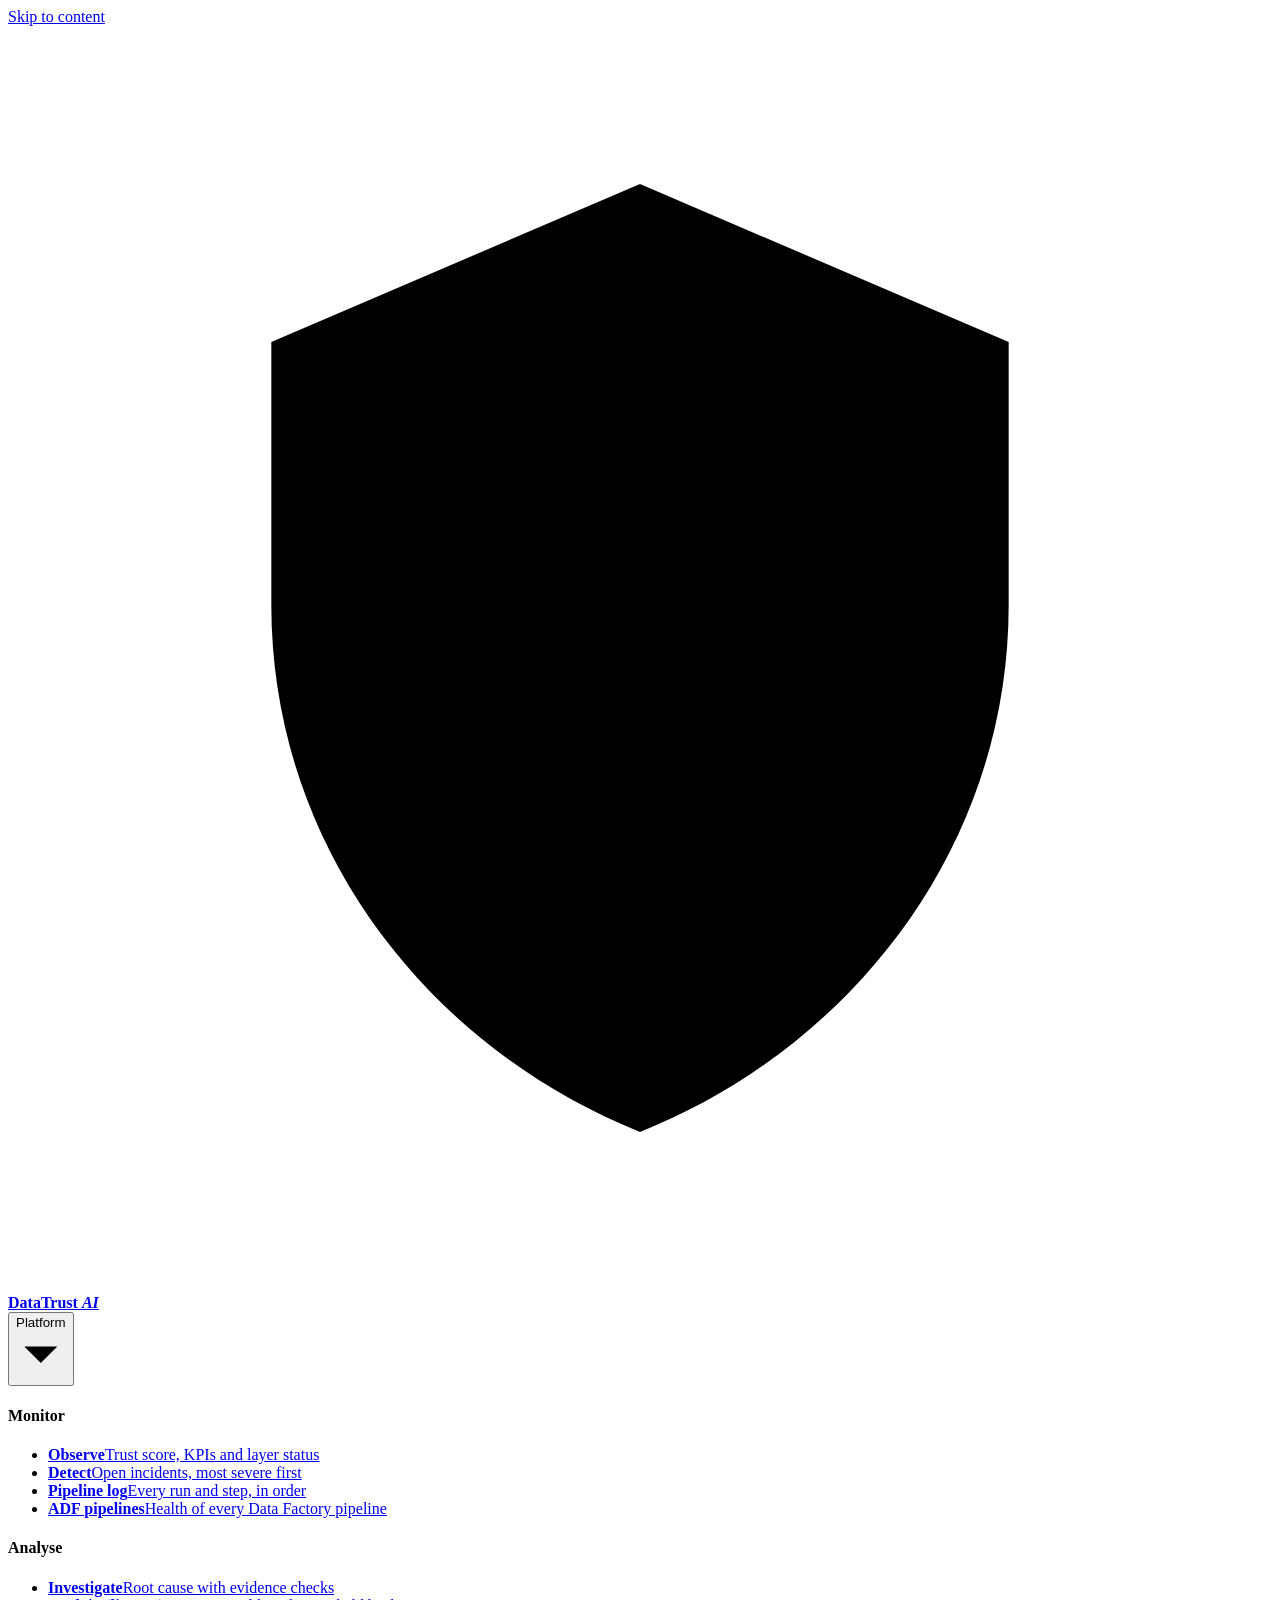
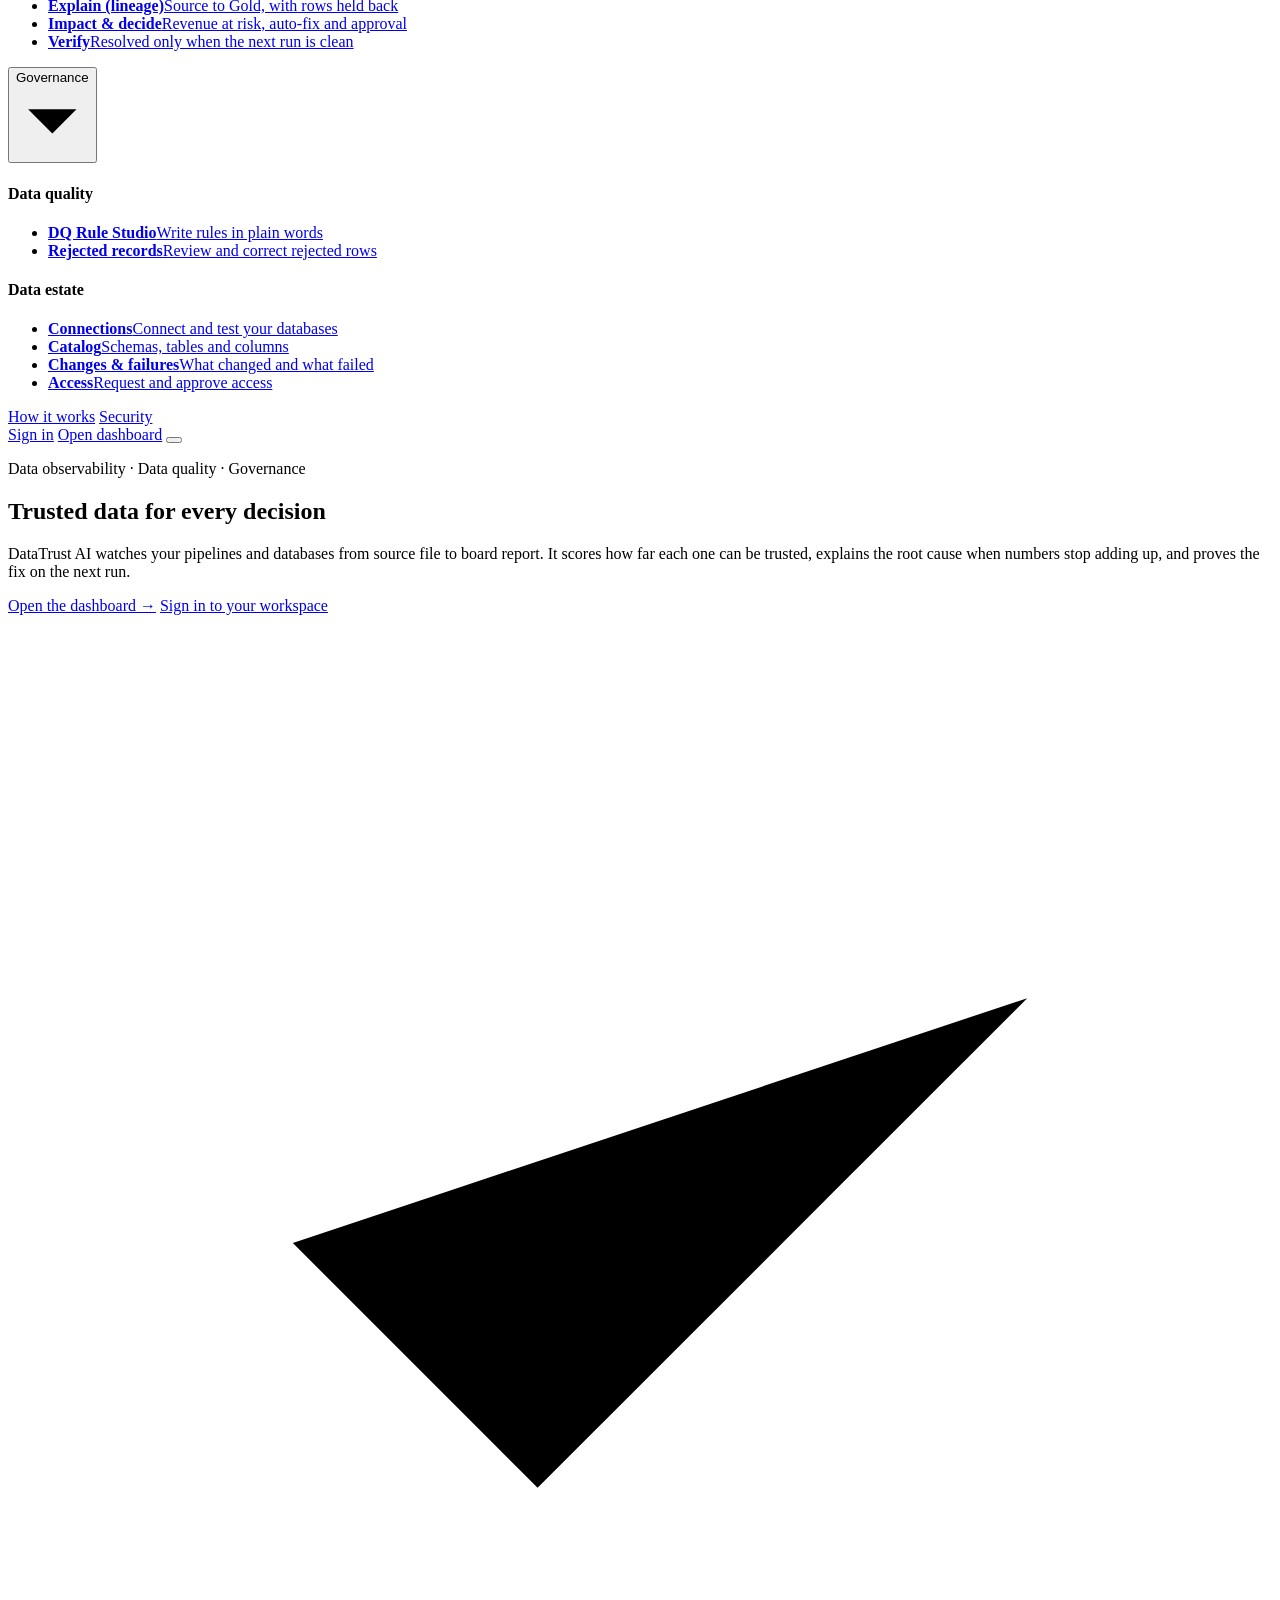
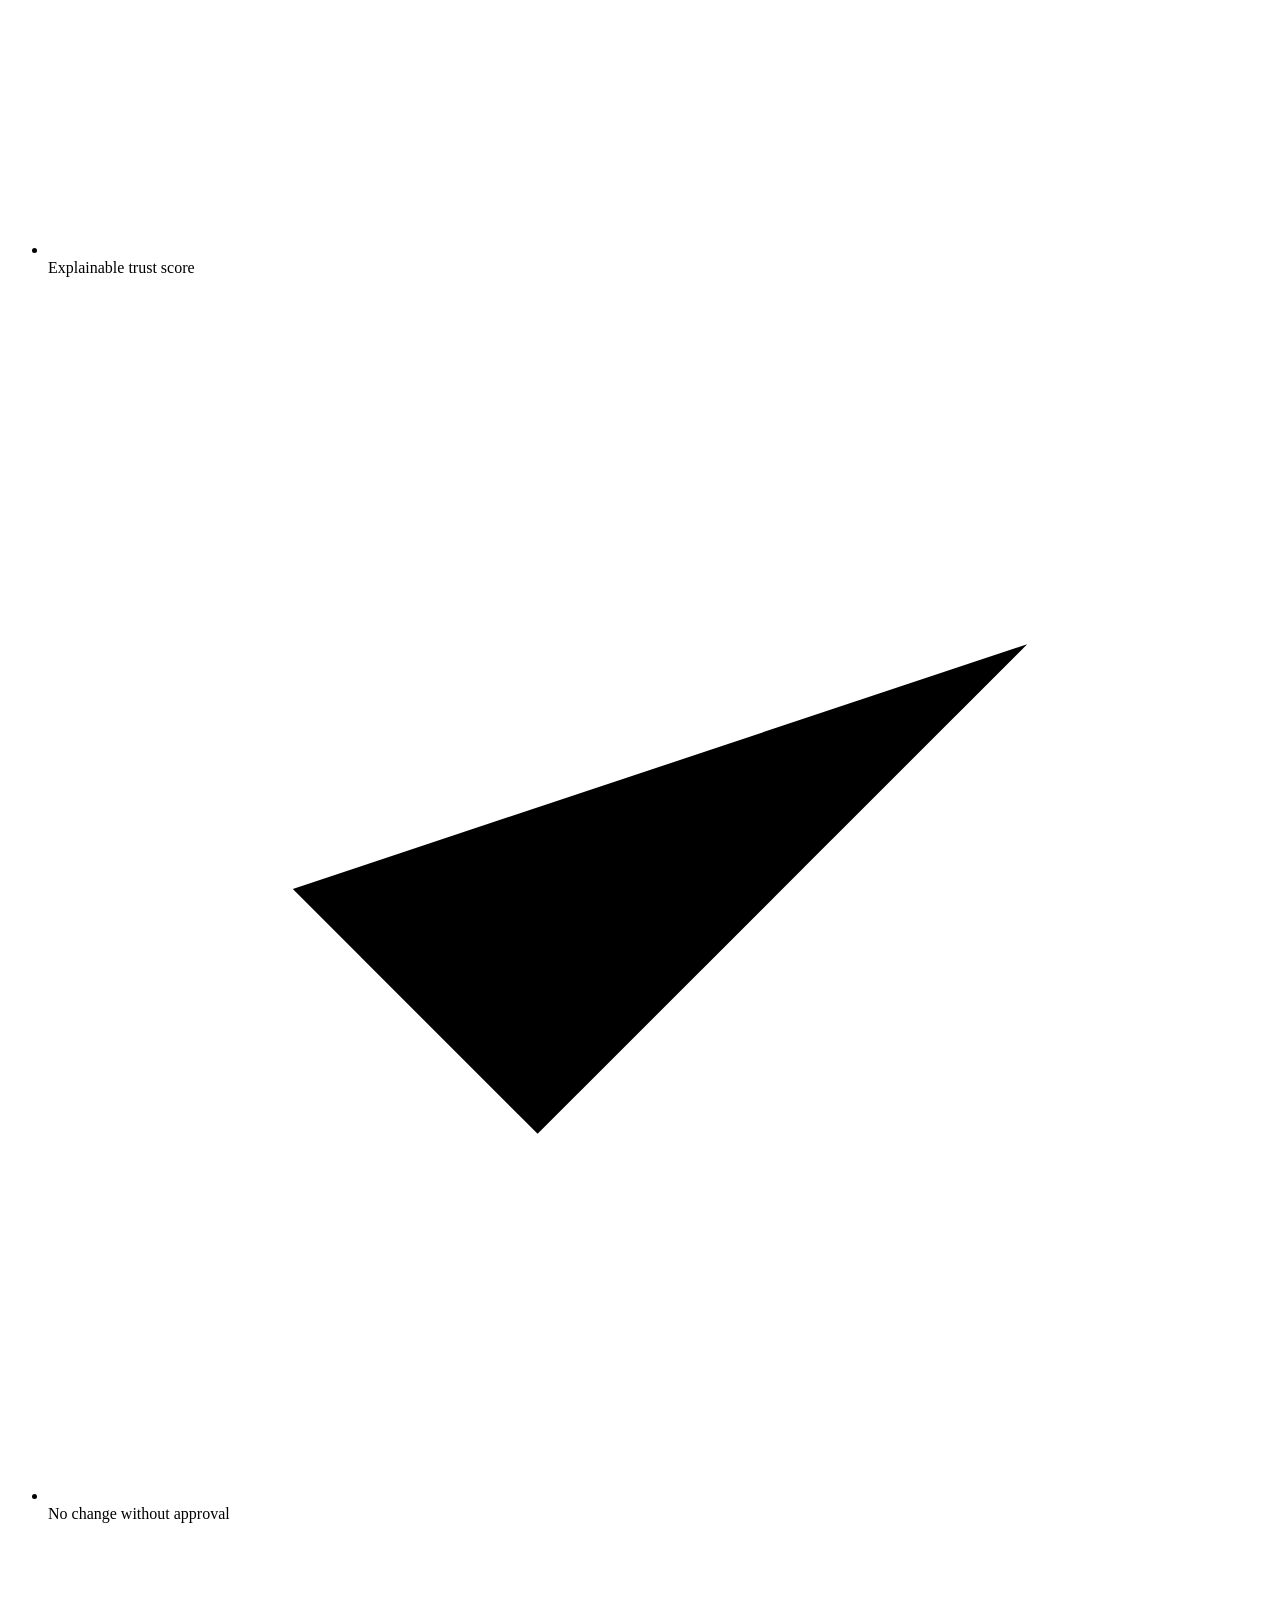
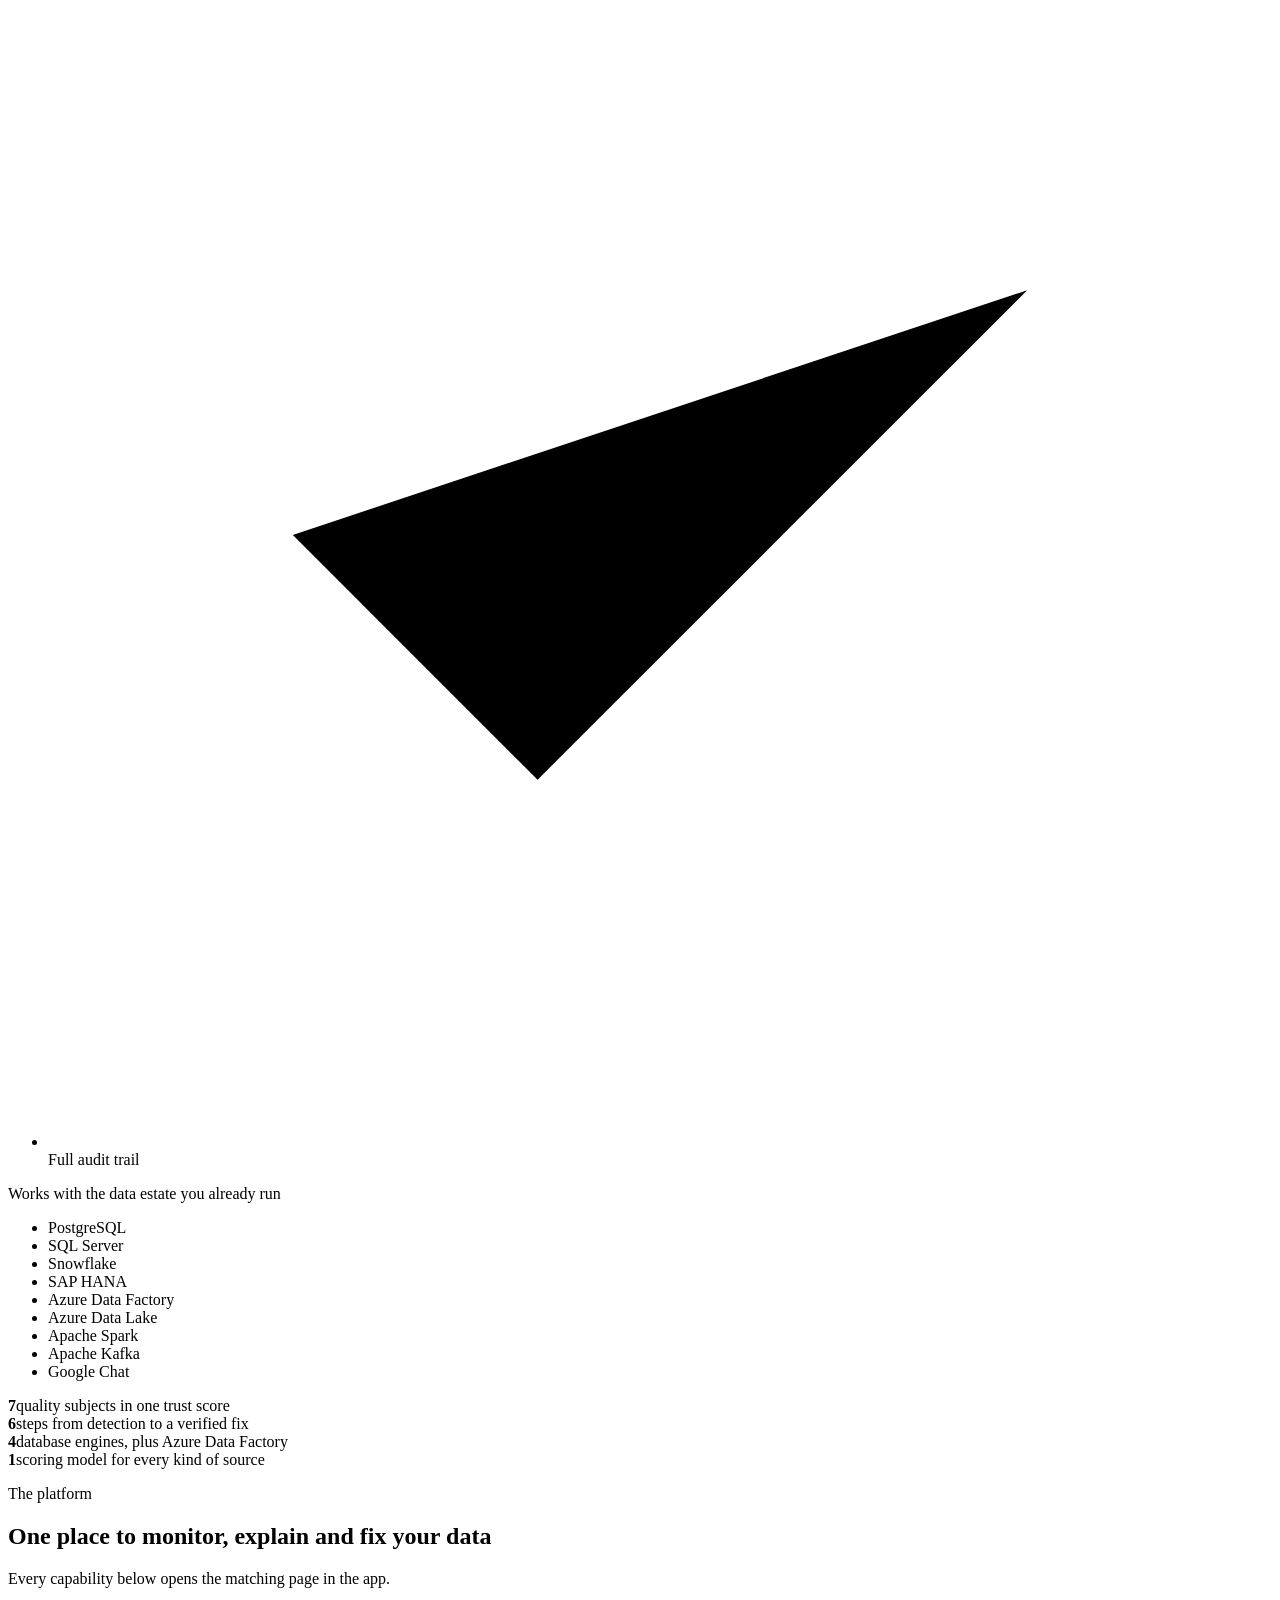
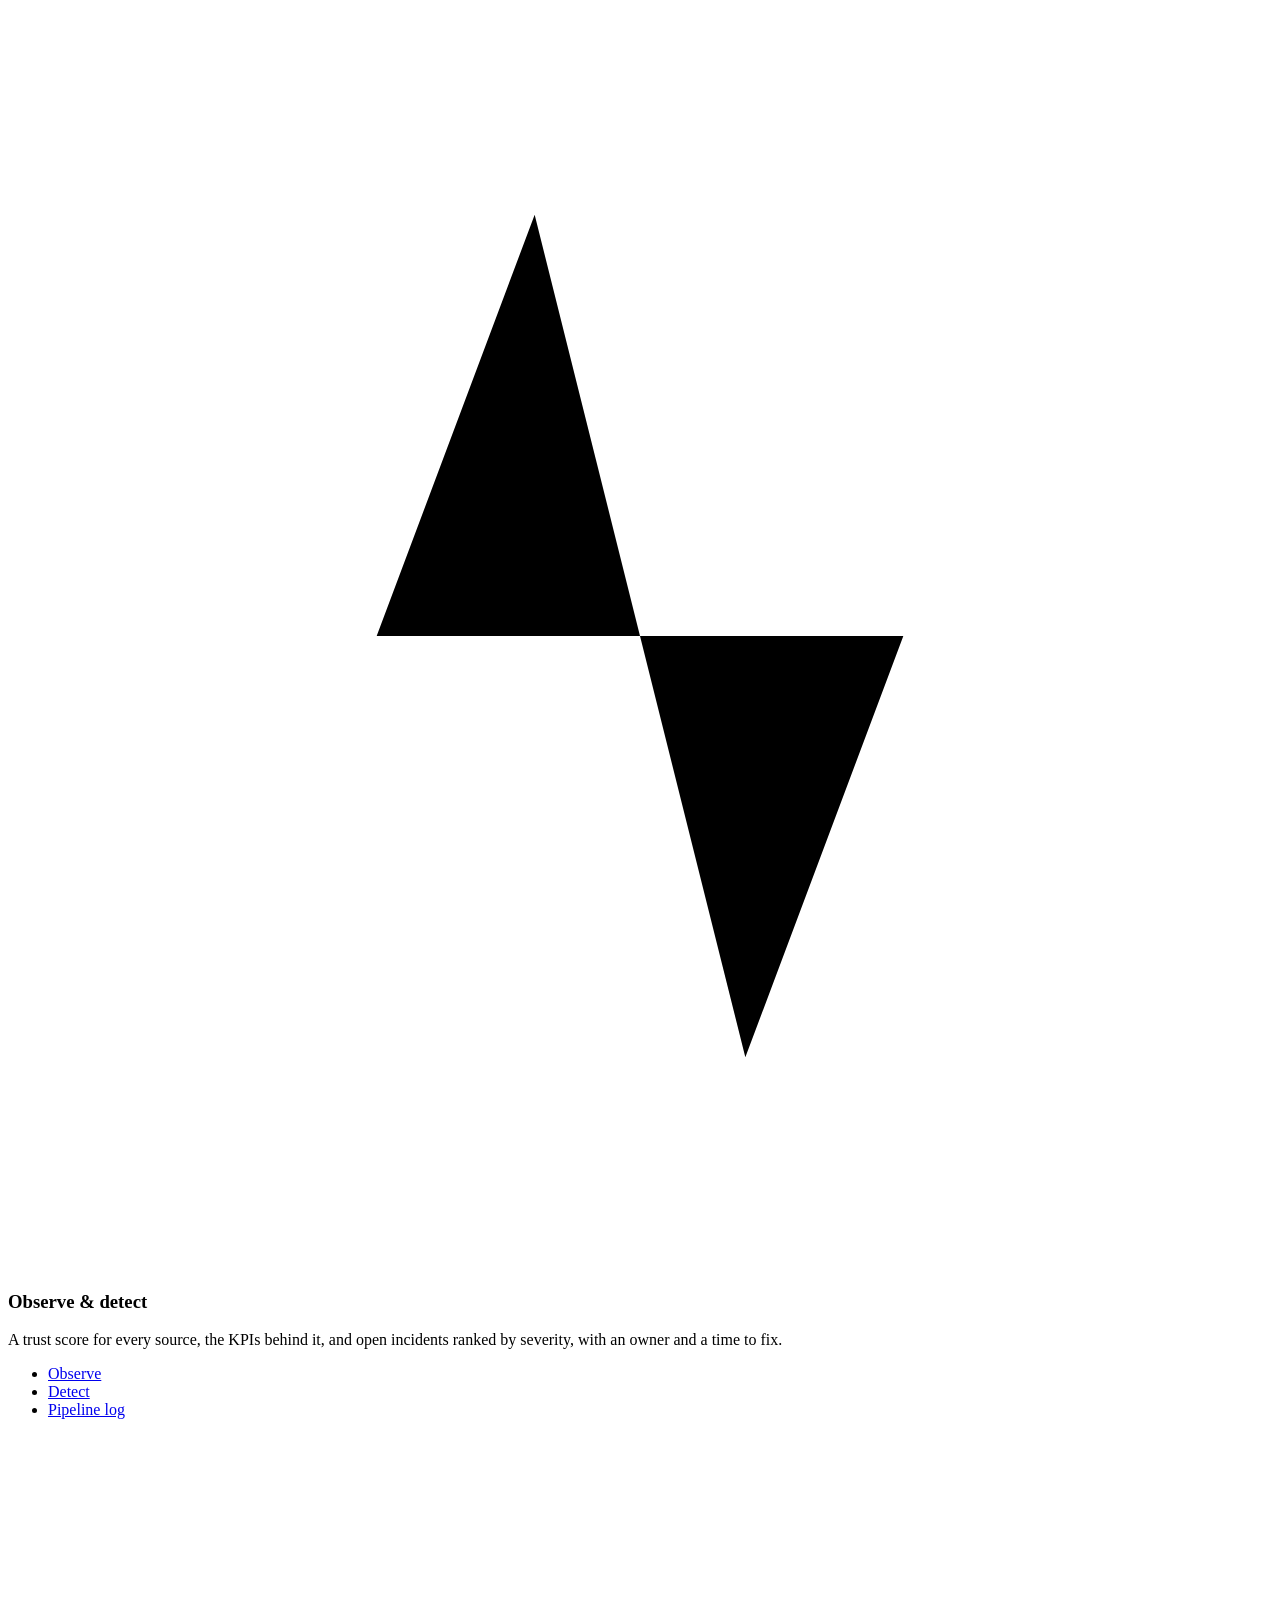
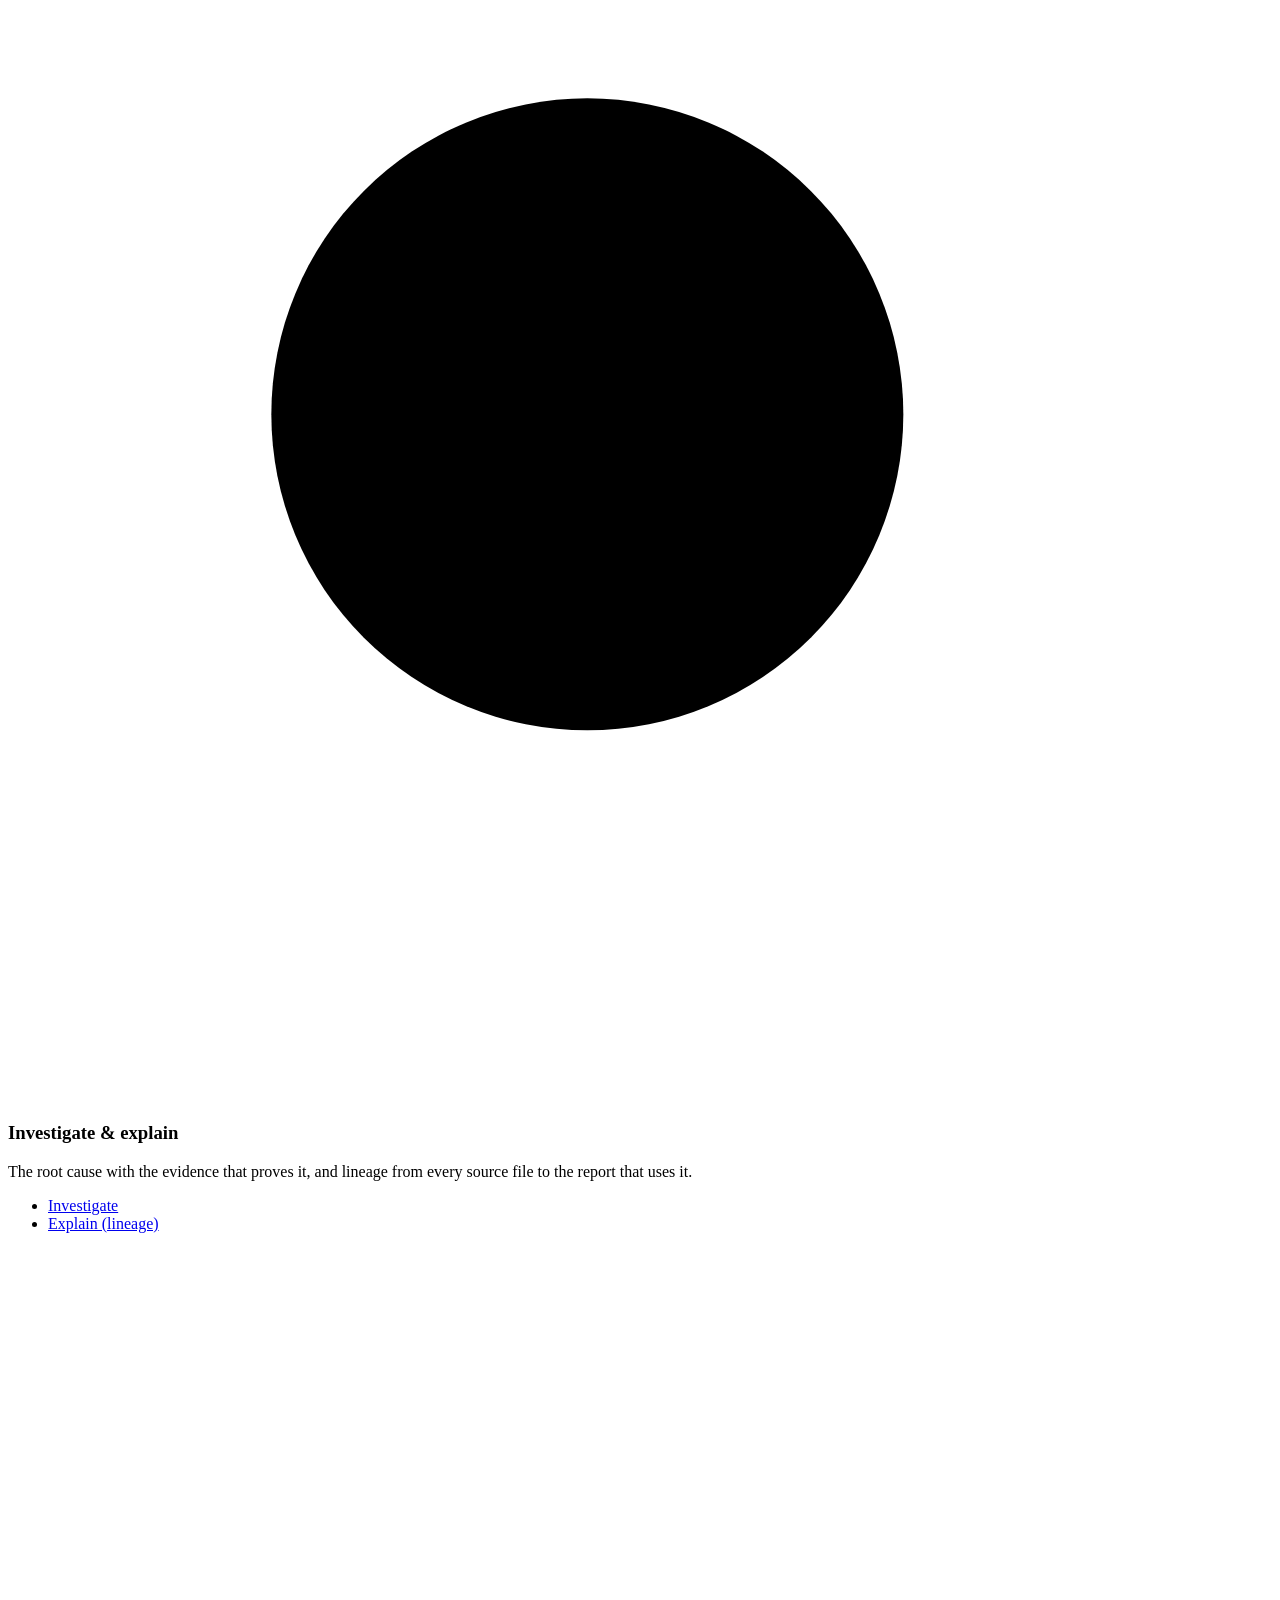
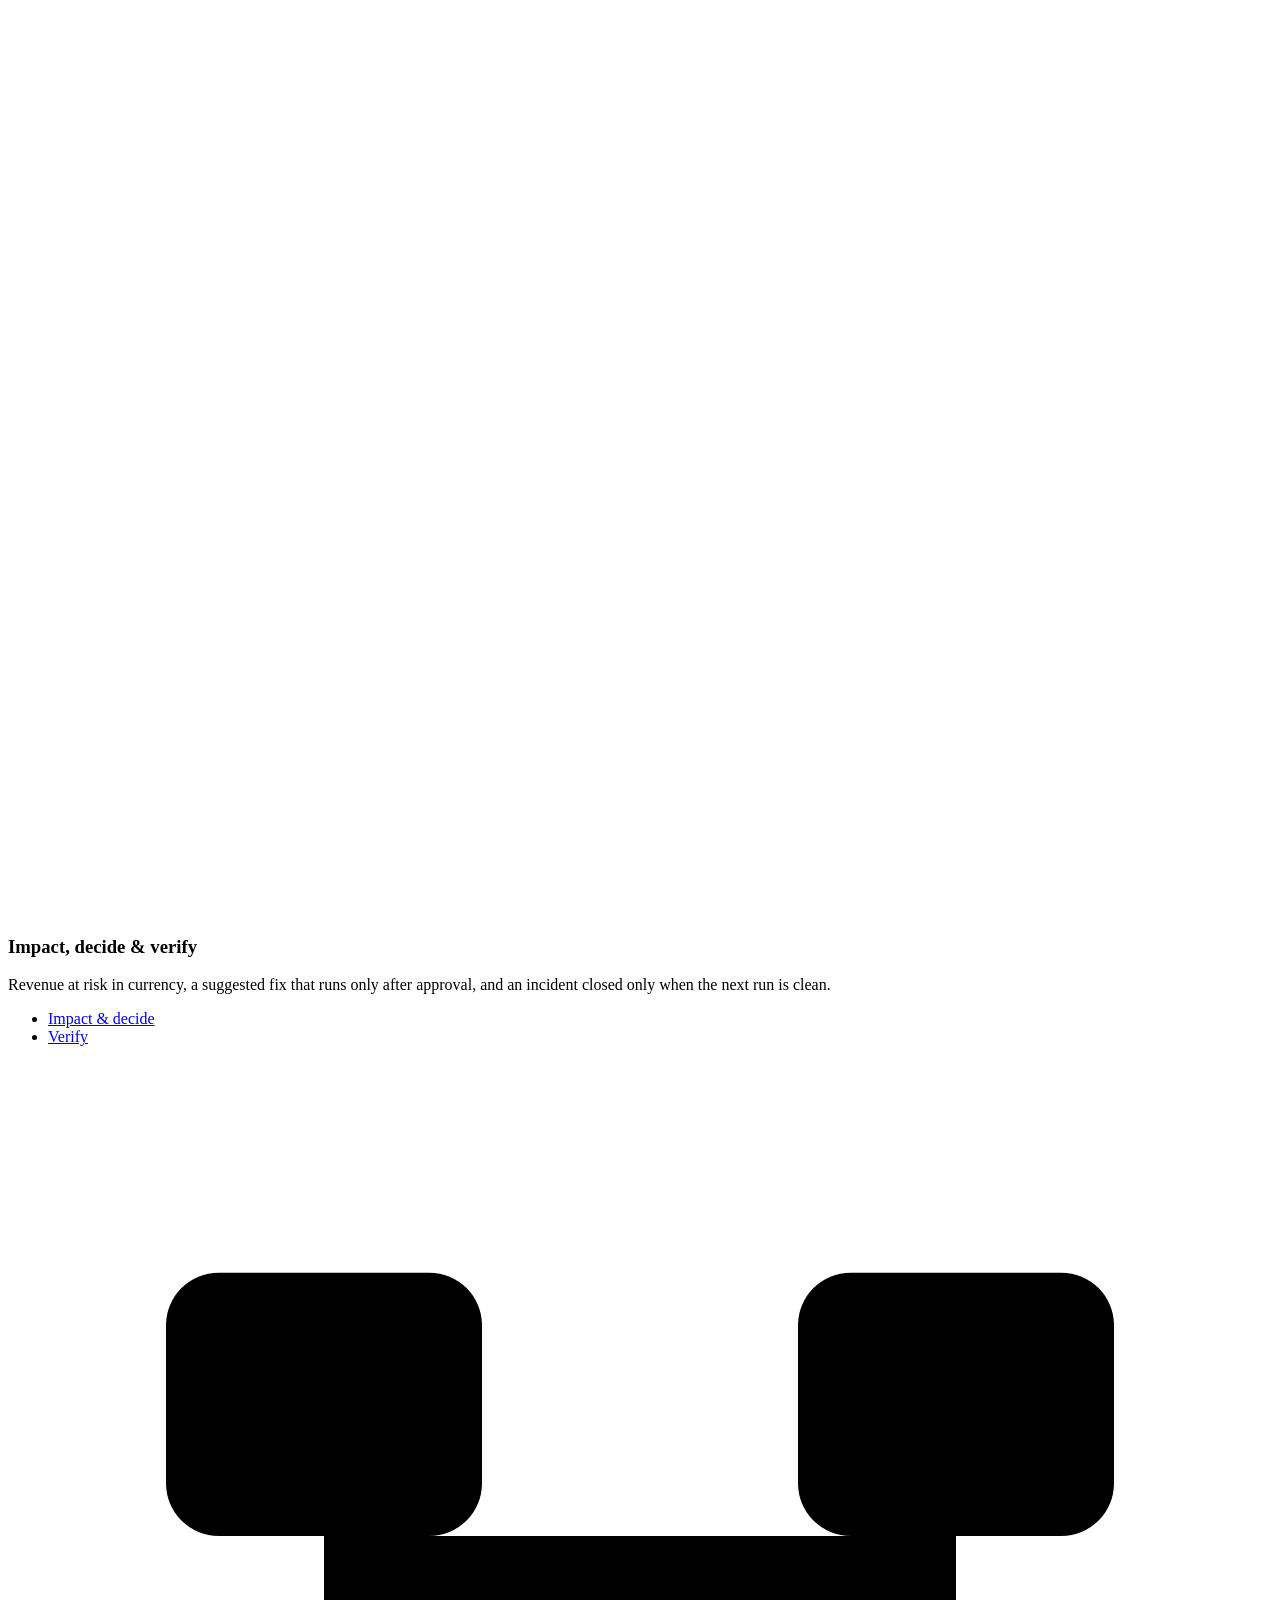
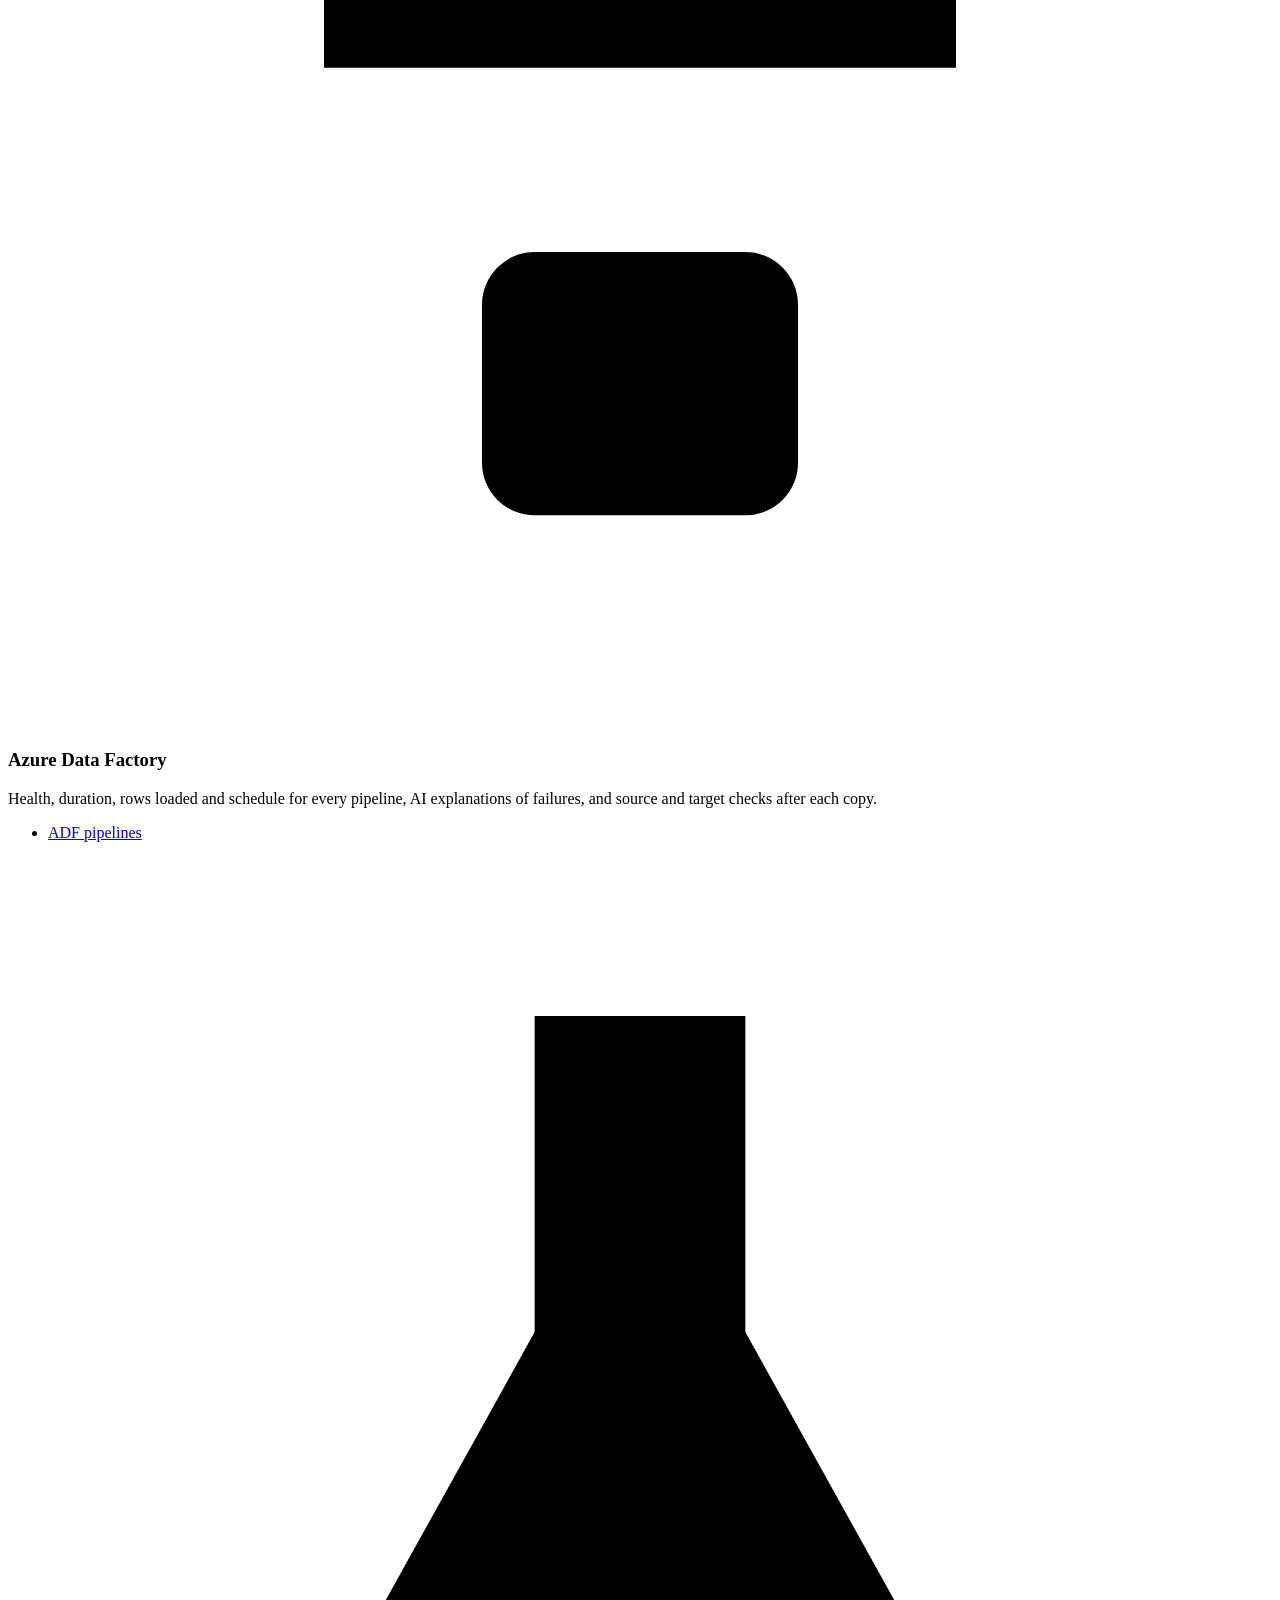
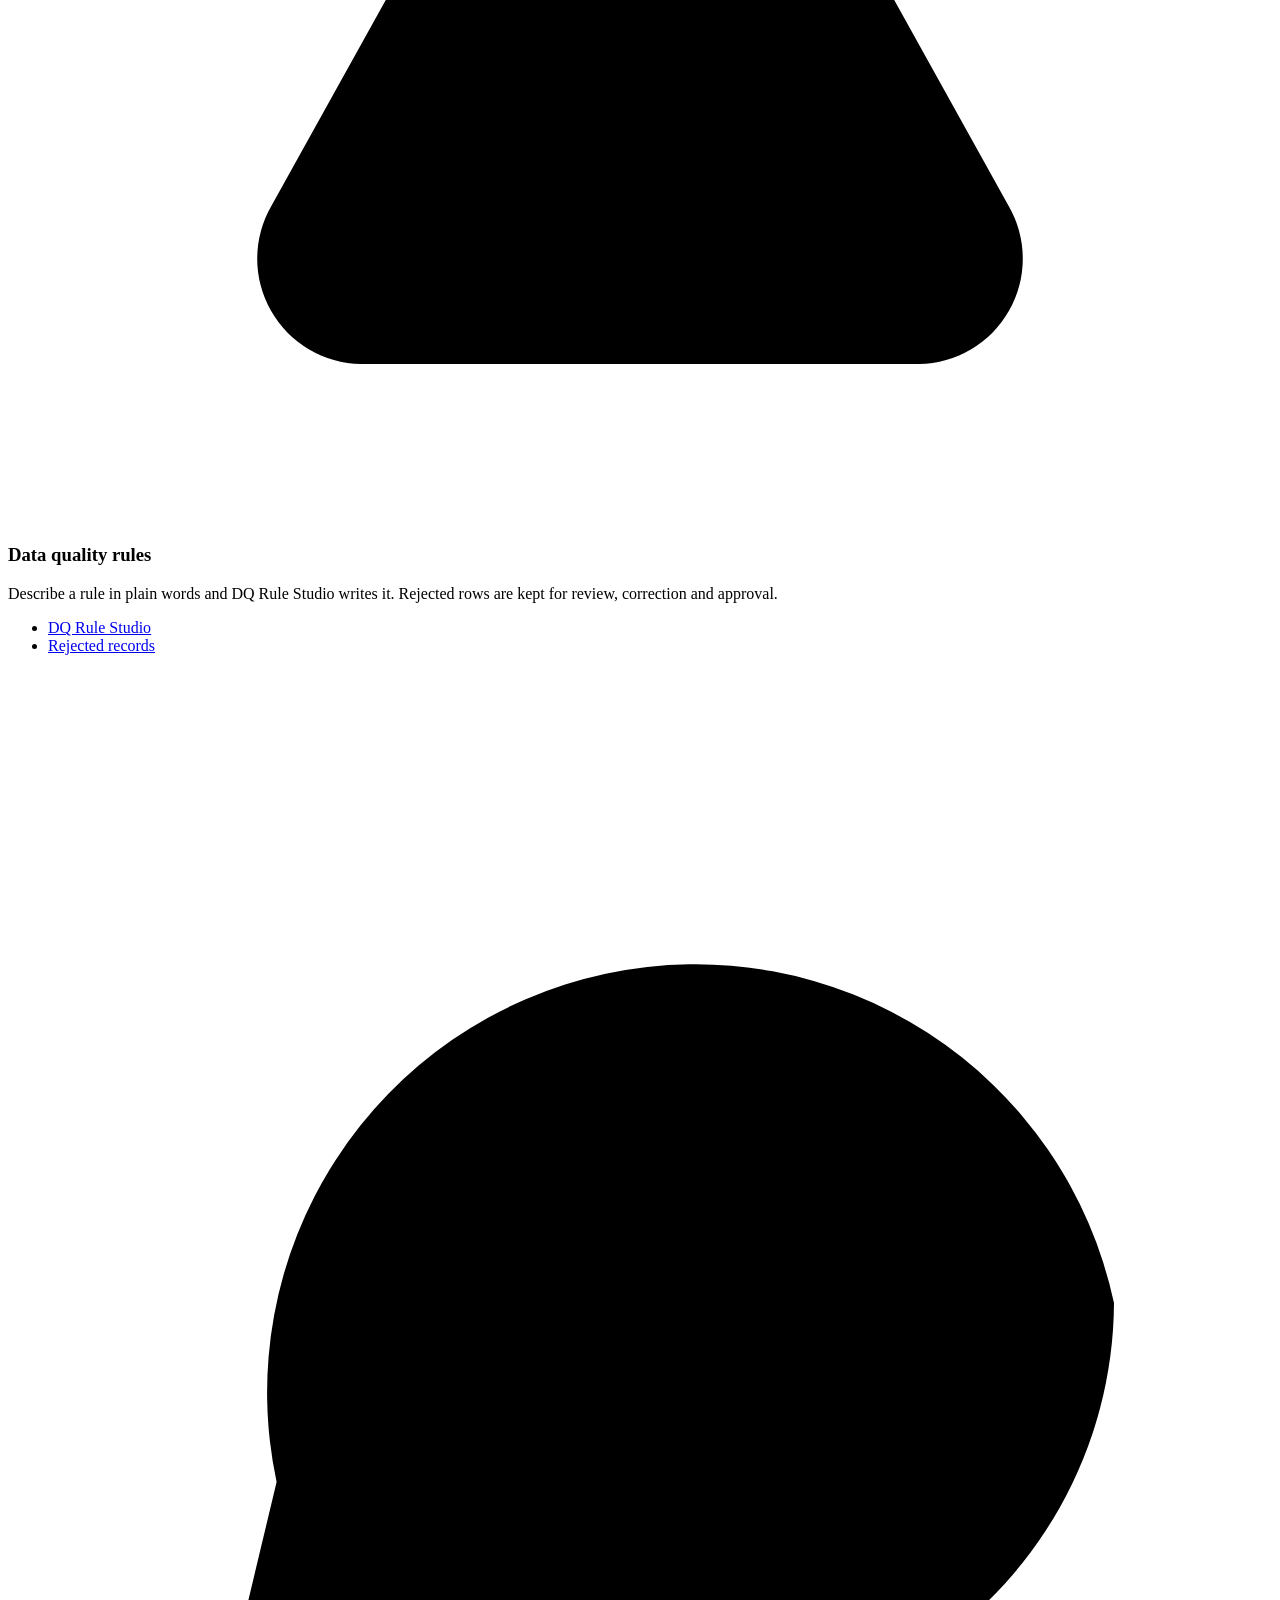
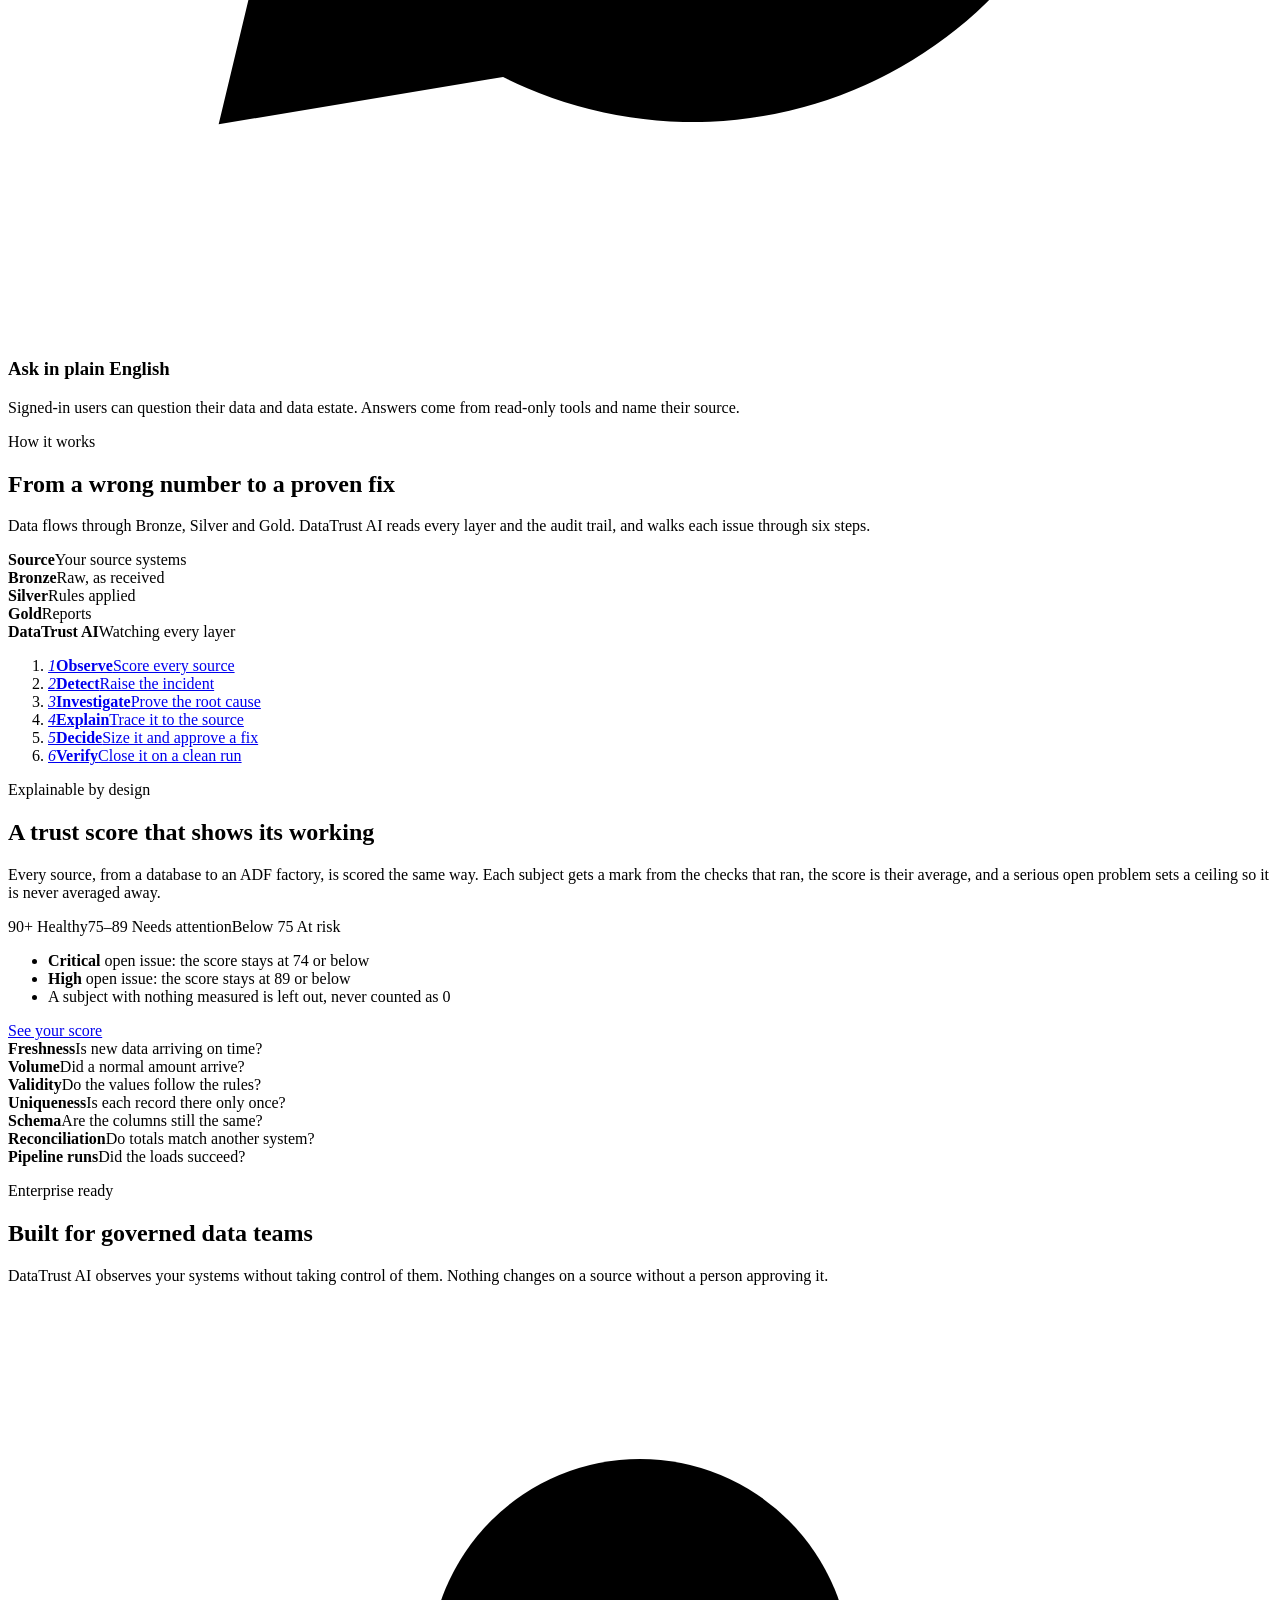
==== commit 9c781706: "Enterprise landing and sign-in, Audit & approvals, masked source passwords - Landing page redesigned" ====
--- a/web/static/landing.html
+++ b/web/static/landing.html
@@ -1,19 +1,13 @@
 <!doctype html>
-<html lang="en" data-theme="dark">
+<html lang="en">
 <head>
   <meta charset="utf-8">
   <meta name="viewport" content="width=device-width, initial-scale=1">
-  <title>DataTrust AI: trusted data for the enterprise</title>
-  <meta name="description" content="DataTrust AI watches your data from source files to Gold reports, catches the moment numbers stop adding up, explains the root cause and verifies the fix.">
-  <meta name="theme-color" content="#05070a">
+  <title>DataTrust AI | Trusted data for the enterprise</title>
+  <meta name="description" content="DataTrust AI watches your pipelines and databases from source to report, scores how far each one can be trusted, explains the root cause of every issue and verifies the fix.">
+  <meta name="theme-color" content="#003A55">
   <link rel="preload" href="/static/vendor/fonts/inter-latin-wght-normal.woff2" as="font" type="font/woff2" crossorigin>
   <link rel="stylesheet" href="/static/landing.css">
-  <script>
-    /* saved look (mode + accent) is applied before first paint so there is no flash; black is the default */
-    try { var m = localStorage.getItem("dt-mode"), a = localStorage.getItem("dt-acc");
-      if (m === "light") document.documentElement.setAttribute("data-theme", "light");
-      if (a && a !== "emerald") document.documentElement.setAttribute("data-acc", a); } catch (e) {}
-  </script>
   <script>
     /* old alert / e-mail links like /#investigate=INC-1 still open the dashboard */
     if (/^#(observe|detect|investigate|lineage|impact|verify|ask|pipeline|estate-[\w-]+)(=|$)/.test(location.hash)) {
@@ -24,229 +18,237 @@
 <body id="top">
 
 <a class="skip" href="#main">Skip to content</a>
-<div class="announce">NEW &nbsp;Ask DataTrust AI about revenue, rejects and reconciliation in plain English. <a href="/app#ask">Try it now →</a></div>
 
 <header class="hdr" id="hdr">
-  <div class="hdr-in">
+  <div class="wrap hdr-in">
     <a class="logo" href="/" aria-label="DataTrust AI home">
-      <span class="logo-mark" aria-hidden="true"><svg viewBox="0 0 24 24"><path d="M12 3l7 3v5c0 4.6-3 8.4-7 10-4-1.6-7-5.4-7-10V6z"/><path d="M8.8 12.2l2.2 2.2 4.4-4.6"/></svg></span>DataTrust AI
+      <span class="logo-mark" aria-hidden="true"><svg viewBox="0 0 24 24"><path d="M12 3l7 3v5c0 4.6-3 8.4-7 10-4-1.6-7-5.4-7-10V6z"/><path d="M8.8 12.2l2.2 2.2 4.4-4.6"/></svg></span>
+      <b>DataTrust <em>AI</em></b>
     </a>
-    <nav class="menus" aria-label="Services"><div class="dd"><button class="dd-btn" type="button" aria-expanded="false" aria-controls="m0">Platform<svg viewBox="0 0 12 12" aria-hidden="true"><path d="M2 4l4 4 4-4"/></svg></button><div class="menu" id="m0"><div class="mcol"><h4>Monitor</h4><ul><li><a href="/app#observe"><b>Observe</b><span>Trust score, KPIs, revenue charts and layer status</span></a></li><li><a href="/app#detect"><b>Detect</b><span>Open incidents, most severe first</span></a></li><li><a href="/app#pipeline"><b>Pipeline log</b><span>Every run and step, in order</span></a></li></ul></div><div class="mcol"><h4>Analyse</h4><ul><li><a href="/app#investigate"><b>Investigate</b><span>Root cause with evidence checks</span></a></li><li><a href="/app#lineage"><b>Explain (lineage)</b><span>Source to Gold, with rows held back</span></a></li><li><a href="/app#impact"><b>Impact &amp; decide</b><span>Revenue at risk, auto-fix and approval</span></a></li><li><a href="/app#verify"><b>Verify</b><span>Resolved only when the next run is clean</span></a></li></ul></div><div class="mcol"><h4>Assistant</h4><ul><li><a href="/app#ask"><b>Ask DataTrust AI</b><span>Plain-English questions on your Gold data</span></a></li><li><a href="/app#estate-ask"><b>Estate assistant</b><span>Ask about connections, catalog and access</span></a></li></ul></div></div></div><div class="dd"><button class="dd-btn" type="button" aria-expanded="false" aria-controls="m1">Data estate<svg viewBox="0 0 12 12" aria-hidden="true"><path d="M2 4l4 4 4-4"/></svg></button><div class="menu" id="m1"><div class="mcol"><h4>Data quality</h4><ul><li><a href="/app#estate-dq-rejected"><b>Rejected records</b><span>Review and correct rejected rows</span></a></li><li><a href="/app#estate-dq-rules"><b>DQ Rule Studio</b><span>Create and tune quality rules</span></a></li></ul></div><div class="mcol"><h4>Data estate</h4><ul><li><a href="/app#estate-connections"><b>Connections</b><span>Connect and test your databases</span></a></li><li><a href="/app#estate-catalog"><b>Catalog</b><span>Browse schemas, tables and columns</span></a></li><li><a href="/app#estate-activity"><b>Changes &amp; failures</b><span>What changed and what failed</span></a></li><li><a href="/app#estate-access"><b>Access</b><span>Request and approve access</span></a></li><li><a href="/app#estate-people"><b>Connect (people)</b><span>Find and reach the right people</span></a></li></ul></div></div></div><div class="dd"><button class="dd-btn" type="button" aria-expanded="false" aria-controls="m2">Developers<svg viewBox="0 0 12 12" aria-hidden="true"><path d="M2 4l4 4 4-4"/></svg></button><div class="menu" id="m2"><div class="mcol"><h4>Developers</h4><ul><li><a href="/docs"><b>API docs</b><span>Interactive REST API reference</span></a></li><li><a href="/health"><b>Health check</b><span>Is the service up?</span></a></li><li><a href="/api/version"><b>Version</b><span>Which build is running</span></a></li></ul></div></div></div>
+
+    <nav class="menus" aria-label="Main">
+      <div class="dd">
+        <button class="dd-btn" type="button" aria-expanded="false" aria-controls="m0">Platform<svg viewBox="0 0 12 12" aria-hidden="true"><path d="M2 4l4 4 4-4"/></svg></button>
+        <div class="menu menu-wide" id="m0">
+          <div class="mcol"><h4>Monitor</h4><ul>
+            <li><a href="/app#observe"><b>Observe</b><span>Trust score, KPIs and layer status</span></a></li>
+            <li><a href="/app#detect"><b>Detect</b><span>Open incidents, most severe first</span></a></li>
+            <li><a href="/app#pipeline"><b>Pipeline log</b><span>Every run and step, in order</span></a></li>
+            <li><a href="/app#estate-adf-overview"><b>ADF pipelines</b><span>Health of every Data Factory pipeline</span></a></li></ul></div>
+          <div class="mcol"><h4>Analyse</h4><ul>
+            <li><a href="/app#investigate"><b>Investigate</b><span>Root cause with evidence checks</span></a></li>
+            <li><a href="/app#lineage"><b>Explain (lineage)</b><span>Source to Gold, with rows held back</span></a></li>
+            <li><a href="/app#impact"><b>Impact &amp; decide</b><span>Revenue at risk, auto-fix and approval</span></a></li>
+            <li><a href="/app#verify"><b>Verify</b><span>Resolved only when the next run is clean</span></a></li></ul></div>
+        </div>
+      </div>
+      <div class="dd">
+        <button class="dd-btn" type="button" aria-expanded="false" aria-controls="m1">Governance<svg viewBox="0 0 12 12" aria-hidden="true"><path d="M2 4l4 4 4-4"/></svg></button>
+        <div class="menu" id="m1">
+          <div class="mcol"><h4>Data quality</h4><ul>
+            <li><a href="/app#estate-dq-rules"><b>DQ Rule Studio</b><span>Write rules in plain words</span></a></li>
+            <li><a href="/app#estate-dq-rejected"><b>Rejected records</b><span>Review and correct rejected rows</span></a></li></ul></div>
+          <div class="mcol"><h4>Data estate</h4><ul>
+            <li><a href="/app#estate-connections"><b>Connections</b><span>Connect and test your databases</span></a></li>
+            <li><a href="/app#estate-catalog"><b>Catalog</b><span>Schemas, tables and columns</span></a></li>
+            <li><a href="/app#estate-activity"><b>Changes &amp; failures</b><span>What changed and what failed</span></a></li>
+            <li><a href="/app#estate-access"><b>Access</b><span>Request and approve access</span></a></li></ul></div>
+        </div>
+      </div>
       <a class="plain" href="#how">How it works</a>
-      <a class="plain" href="#connect">Connect</a>
+      <a class="plain" href="#security">Security</a>
     </nav>
+
     <div class="hdr-cta">
-      <a class="btn btn-line" href="/app#ask">Ask AI</a>
-      <a class="btn btn-green" href="/app">Open dashboard</a>
+      <a class="btn btn-ghost" href="/login">Sign in</a>
+      <a class="btn btn-primary" href="/app">Open dashboard</a>
       <button class="burger" id="burger" type="button" aria-label="Menu" aria-expanded="false" aria-controls="mob"><i></i><i></i><i></i></button>
     </div>
   </div>
   <div class="progress" id="progress" aria-hidden="true"></div>
-  <div class="mob" id="mob" hidden><h4>Monitor</h4><a href="/app#observe">Observe</a><a href="/app#detect">Detect</a><a href="/app#pipeline">Pipeline log</a><h4>Analyse</h4><a href="/app#investigate">Investigate</a><a href="/app#lineage">Explain (lineage)</a><a href="/app#impact">Impact &amp; decide</a><a href="/app#verify">Verify</a><h4>Assistant</h4><a href="/app#ask">Ask DataTrust AI</a><a href="/app#estate-ask">Estate assistant</a><h4>Data quality</h4><a href="/app#estate-dq-rejected">Rejected records</a><a href="/app#estate-dq-rules">DQ Rule Studio</a><h4>Data estate</h4><a href="/app#estate-connections">Connections</a><a href="/app#estate-catalog">Catalog</a><a href="/app#estate-activity">Changes &amp; failures</a><a href="/app#estate-access">Access</a><a href="/app#estate-people">Connect (people)</a><h4>Developers</h4><a href="/docs">API docs</a><a href="/health">Health check</a><a href="/api/version">Version</a></div>
+  <div class="mob" id="mob" hidden>
+    <h4>Monitor</h4><a href="/app#observe">Observe</a><a href="/app#detect">Detect</a><a href="/app#pipeline">Pipeline log</a><a href="/app#estate-adf-overview">ADF pipelines</a>
+    <h4>Analyse</h4><a href="/app#investigate">Investigate</a><a href="/app#lineage">Explain (lineage)</a><a href="/app#impact">Impact &amp; decide</a><a href="/app#verify">Verify</a>
+    <h4>Governance</h4><a href="/app#estate-dq-rules">DQ Rule Studio</a><a href="/app#estate-dq-rejected">Rejected records</a><a href="/app#estate-connections">Connections</a><a href="/app#estate-catalog">Catalog</a><a href="/app#estate-access">Access</a>
+    <div class="mob-cta"><a class="btn btn-ghost-dark" href="/login">Sign in</a><a class="btn btn-primary" href="/app">Open dashboard</a></div>
+  </div>
 </header>
 
 <main id="main">
+
 <!-- HERO -->
 <section class="hero">
-  <div class="mesh" aria-hidden="true"><i></i><i></i><i></i></div>
-  <div class="wrap hero-grid">
+  <div class="hero-bg" aria-hidden="true"></div>
+  <div class="wrap hero-grid solo">
     <div class="hero-text">
-      <p class="eyebrow">Pipeline observability · data quality · governance</p>
-      <h1><span class="hl">Know when</span><br>your numbers don't add up</h1>
-      <p class="hero-lines">Trace an issue from source to report, understand its impact, and verify the fix after the next pipeline run.</p>
+      <p class="pill"><span class="pill-dot"></span>Data observability · Data quality · Governance</p>
+      <h1>Trusted data for <span class="hl">every decision</span></h1>
+      <p class="lead">DataTrust AI watches your pipelines and databases from source file to board report. It scores how far each one can be trusted, explains the root cause when numbers stop adding up, and proves the fix on the next run.</p>
       <div class="cta-row">
-        <a class="btn btn-green btn-lg" href="/app">Open the dashboard</a>
-        <a class="btn btn-line btn-lg" href="/app#ask">Ask DataTrust AI</a>
-      </div>
-      <ul class="hero-points" aria-label="What DataTrust AI helps you do">
-        <li><svg viewBox="0 0 20 20" aria-hidden="true"><path d="m4 10 4 4 8-8"/></svg>Catch data issues</li>
-        <li><svg viewBox="0 0 20 20" aria-hidden="true"><path d="m4 10 4 4 8-8"/></svg>Trace the impact</li>
-        <li><svg viewBox="0 0 20 20" aria-hidden="true"><path d="m4 10 4 4 8-8"/></svg>Verify the fix</li>
+        <a class="btn btn-primary btn-lg" href="/app">Open the dashboard <span aria-hidden="true">→</span></a>
+        <a class="btn btn-ghost btn-lg" href="/login">Sign in to your workspace</a>
+      </div>
+      <ul class="hero-points">
+        <li><svg viewBox="0 0 20 20" aria-hidden="true"><path d="m4 10 4 4 8-8"/></svg>Explainable trust score</li>
+        <li><svg viewBox="0 0 20 20" aria-hidden="true"><path d="m4 10 4 4 8-8"/></svg>No change without approval</li>
+        <li><svg viewBox="0 0 20 20" aria-hidden="true"><path d="m4 10 4 4 8-8"/></svg>Full audit trail</li>
       </ul>
     </div>
-
-    <div class="orb" id="orb" role="img" aria-label="Animated picture: streams of data flow from source files into a glowing trust ring and come out as trusted reports.">
-      <canvas id="orbCanvas" aria-hidden="true"></canvas>
-      <div class="orb-center" aria-hidden="true"><small>Trust score</small><b id="orbScore">-</b><span id="orbNote">loading data</span></div>
-      <span class="orb-tag orb-l" aria-hidden="true">Source files</span>
-      <span class="orb-tag orb-r" aria-hidden="true">Trusted reports</span>
-    </div>
-  </div>
-</section>
-
-<!-- CONNECTS TO -->
-<section class="logos" aria-label="Connects to">
-  <div class="wrap"><p>Connects to your data estate</p></div>
-  <div class="lmask"><ul><li>PostgreSQL</li><li>Apache Spark</li><li>Apache Kafka</li><li>Azure Data Lake</li><li>Snowflake</li><li>SQL Server</li><li>Google Chat</li><li aria-hidden="true">PostgreSQL</li><li aria-hidden="true">Apache Spark</li><li aria-hidden="true">Apache Kafka</li><li aria-hidden="true">Azure Data Lake</li><li aria-hidden="true">Snowflake</li><li aria-hidden="true">SQL Server</li><li aria-hidden="true">Google Chat</li></ul></div>
-</section>
-
-<!-- PRODUCT TOUR -->
-<section class="wrap sec" id="tour">
-  <div class="head rv"><p class="eyebrow">Product tour</p><h2>See it in action</h2>
-    <p class="sub">Four of the screens you get. Click any card to open it. Values shown are illustrative.</p></div>
-  <div class="tour">
-    <a class="tcard rv t6" href="/app#observe" aria-label="Open Observe">
-      <div class="tv tv-obs">
-        <svg width="112" height="112" viewBox="0 0 124 124" aria-hidden="true"><circle cx="62" cy="62" r="50" fill="none" stroke="#e6ecf1" stroke-width="12"/><circle cx="62" cy="62" r="50" fill="none" stroke="#00c895" stroke-width="12" stroke-linecap="round" stroke-dasharray="289 314" transform="rotate(-90 62 62)"/><text x="62" y="72" text-anchor="middle" font-size="32" font-weight="700" fill="#0b1b2b">92</text></svg>
-        <div class="mbars"><div><span>Source to Silver</span><i style="--w:96%"></i></div><div><span>Silver to Gold</span><i style="--w:92%"></i></div><div><span>Settlement match</span><i style="--w:88%"></i></div></div>
-      </div>
-      <div class="tt"><small>Observe</small><h3>A trust score that explains itself</h3><span class="go">Open Observe →</span></div>
-    </a>
-    <a class="tcard rv t6" href="/app#detect" aria-label="Open Detect">
-      <div class="tv tv-det">
-        <ul><li><b class="dot hi"></b>Revenue gap on 30 Oct<em class="sv hi">HIGH</em></li><li><b class="dot md"></b>9 payments failed a rule<em class="sv md">MEDIUM</em></li><li><b class="dot lo"></b>6 duplicate payments removed<em class="sv lo">LOW</em></li></ul>
-      </div>
-      <div class="tt"><small>Detect</small><h3>Open incidents, most severe first</h3><span class="go">Open Detect →</span></div>
-    </a>
-    <a class="tcard rv t2" href="/app#lineage" aria-label="Open Lineage">
-      <div class="tv tv-lin">
-        <svg viewBox="0 0 200 150" aria-hidden="true"><path d="M30 75 H70 M100 75 H140 M70 75 L100 30 M70 75 L100 120 M140 75 H170" stroke="#9fd9c8" stroke-width="2" fill="none"/><g font-size="9" font-weight="600" text-anchor="middle" fill="#0b1b2b"><circle cx="30" cy="75" r="13" fill="#e5f8f2" stroke="#00c895" stroke-width="2"/><circle cx="70" cy="75" r="13" fill="#e5f8f2" stroke="#00c895" stroke-width="2"/><circle cx="100" cy="30" r="13" fill="#fdeeee" stroke="#e5484d" stroke-width="2"/><circle cx="100" cy="120" r="13" fill="#e5f8f2" stroke="#00c895" stroke-width="2"/><circle cx="140" cy="75" r="13" fill="#fff6e5" stroke="#f0a020" stroke-width="2"/><circle cx="170" cy="75" r="13" fill="#e5f8f2" stroke="#00c895" stroke-width="2"/></g></svg>
-      </div>
-      <div class="tt"><small>Explain</small><h3>Trace every number to its source</h3><span class="go">Open Lineage →</span></div>
-    </a>
-    <a class="tcard rv t4" href="/app#impact" aria-label="Open Impact and decide">
-      <div class="tv tv-imp">
-        <div class="gap"><span>Settlement</span><div class="bar"><i style="--w:100%"></i></div></div>
-        <div class="gap"><span>Gold revenue</span><div class="bar"><i style="--w:88%"></i><u style="--w:12%"></u></div></div>
-        <div class="gapnote">Gap: ₹6,401.15 <em>Approve auto-fix</em></div>
-      </div>
-      <div class="tt"><small>Impact &amp; decide</small><h3>Quantify the loss, then fix it in one click</h3><span class="go">Open Impact →</span></div>
-    </a>
-  </div>
-</section>
-
-<!-- ASK -->
-<section class="wrap sec" id="try-ai">
-  <div class="split">
+  </div>
+</section>
+
+<!-- INTEGRATIONS -->
+<section class="logos" aria-label="Works with">
+  <div class="wrap">
+    <p>Works with the data estate you already run</p>
+    <ul>
+      <li>PostgreSQL</li><li>SQL Server</li><li>Snowflake</li><li>SAP HANA</li><li>Azure Data Factory</li>
+      <li>Azure Data Lake</li><li>Apache Spark</li><li>Apache Kafka</li><li>Google Chat</li>
+    </ul>
+  </div>
+</section>
+
+<!-- STATS -->
+<section class="wrap stats" aria-label="At a glance">
+  <div class="stat rv"><b>7</b><span>quality subjects in one trust score</span></div>
+  <div class="stat rv"><b>6</b><span>steps from detection to a verified fix</span></div>
+  <div class="stat rv"><b>4</b><span>database engines, plus Azure Data Factory</span></div>
+  <div class="stat rv"><b>1</b><span>scoring model for every kind of source</span></div>
+</section>
+
+<!-- PLATFORM -->
+<section class="sec" id="platform">
+  <div class="wrap">
+    <div class="head rv"><p class="eyebrow">The platform</p><h2>One place to monitor, explain and fix your data</h2>
+      <p class="sub">Every capability below opens the matching page in the app.</p></div>
+    <div class="pgrid">
+      <article class="pcard rv">
+        <span class="pic"><svg viewBox="0 0 24 24" aria-hidden="true"><path d="M3 12h4l3-8 4 16 3-8h4"/></svg></span>
+        <h3>Observe &amp; detect</h3>
+        <p>A trust score for every source, the KPIs behind it, and open incidents ranked by severity, with an owner and a time to fix.</p>
+        <ul><li><a href="/app#observe">Observe</a></li><li><a href="/app#detect">Detect</a></li><li><a href="/app#pipeline">Pipeline log</a></li></ul>
+      </article>
+      <article class="pcard rv">
+        <span class="pic"><svg viewBox="0 0 24 24" aria-hidden="true"><circle cx="11" cy="11" r="6"/><path d="M20 20l-4.5-4.5"/></svg></span>
+        <h3>Investigate &amp; explain</h3>
+        <p>The root cause with the evidence that proves it, and lineage from every source file to the report that uses it.</p>
+        <ul><li><a href="/app#investigate">Investigate</a></li><li><a href="/app#lineage">Explain (lineage)</a></li></ul>
+      </article>
+      <article class="pcard rv">
+        <span class="pic"><svg viewBox="0 0 24 24" aria-hidden="true"><path d="M4 20V10M10 20V4M16 20v-7M22 20H2"/></svg></span>
+        <h3>Impact, decide &amp; verify</h3>
+        <p>Revenue at risk in currency, a suggested fix that runs only after approval, and an incident closed only when the next run is clean.</p>
+        <ul><li><a href="/app#impact">Impact &amp; decide</a></li><li><a href="/app#verify">Verify</a></li></ul>
+      </article>
+      <article class="pcard rv">
+        <span class="pic"><svg viewBox="0 0 24 24" aria-hidden="true"><rect x="3" y="4" width="6" height="5" rx="1"/><rect x="15" y="4" width="6" height="5" rx="1"/><rect x="9" y="15" width="6" height="5" rx="1"/><path d="M6 9v2.5h12V9M12 11.5V15"/></svg></span>
+        <h3>Azure Data Factory</h3>
+        <p>Health, duration, rows loaded and schedule for every pipeline, AI explanations of failures, and source and target checks after each copy.</p>
+        <ul><li><a href="/app#estate-adf-overview">ADF pipelines</a></li></ul>
+      </article>
+      <article class="pcard rv">
+        <span class="pic"><svg viewBox="0 0 24 24" aria-hidden="true"><path d="M9 3h6M10 3v6l-5 9a2 2 0 0 0 1.7 3h10.6a2 2 0 0 0 1.7-3l-5-9V3"/></svg></span>
+        <h3>Data quality rules</h3>
+        <p>Describe a rule in plain words and DQ Rule Studio writes it. Rejected rows are kept for review, correction and approval.</p>
+        <ul><li><a href="/app#estate-dq-rules">DQ Rule Studio</a></li><li><a href="/app#estate-dq-rejected">Rejected records</a></li></ul>
+      </article>
+      <article class="pcard rv">
+        <span class="pic"><svg viewBox="0 0 24 24" aria-hidden="true"><path d="M21 12a8 8 0 0 1-11.6 7.1L4 20l1.1-4.6A8 8 0 1 1 21 12z"/></svg></span>
+        <h3>Ask in plain English</h3>
+        <p>Signed-in users can question their data and data estate. Answers come from read-only tools and name their source.</p>
+      </article>
+    </div>
+  </div>
+</section>
+
+<!-- HOW IT WORKS -->
+<section class="sec band" id="how">
+  <div class="wrap">
+    <div class="head rv"><p class="eyebrow">How it works</p><h2>From a wrong number to a proven fix</h2>
+      <p class="sub">Data flows through Bronze, Silver and Gold. DataTrust AI reads every layer and the audit trail, and walks each issue through six steps.</p></div>
+
+    <div class="flow rv" role="img" aria-label="Data flows from source through Bronze, Silver and Gold, watched by DataTrust AI">
+      <div class="fnode"><b>Source</b><span>Your source systems</span></div>
+      <div class="farrow" aria-hidden="true"></div>
+      <div class="fnode"><b>Bronze</b><span>Raw, as received</span></div>
+      <div class="farrow" aria-hidden="true"></div>
+      <div class="fnode"><b>Silver</b><span>Rules applied</span></div>
+      <div class="farrow" aria-hidden="true"></div>
+      <div class="fnode"><b>Gold</b><span>Reports</span></div>
+      <div class="farrow" aria-hidden="true"></div>
+      <div class="fnode ai"><b>DataTrust AI</b><span>Watching every layer</span></div>
+    </div>
+
+    <ol class="steps">
+      <li class="rv"><a href="/app#observe"><em>1</em><b>Observe</b><span>Score every source</span></a></li>
+      <li class="rv"><a href="/app#detect"><em>2</em><b>Detect</b><span>Raise the incident</span></a></li>
+      <li class="rv"><a href="/app#investigate"><em>3</em><b>Investigate</b><span>Prove the root cause</span></a></li>
+      <li class="rv"><a href="/app#lineage"><em>4</em><b>Explain</b><span>Trace it to the source</span></a></li>
+      <li class="rv"><a href="/app#impact"><em>5</em><b>Decide</b><span>Size it and approve a fix</span></a></li>
+      <li class="rv"><a href="/app#verify"><em>6</em><b>Verify</b><span>Close it on a clean run</span></a></li>
+    </ol>
+  </div>
+</section>
+
+<!-- TRUST SCORE -->
+<section class="sec" id="score">
+  <div class="wrap split">
     <div class="rv">
-      <p class="eyebrow">Ask DataTrust AI</p>
-      <h2>Ask your data a question</h2>
-      <p class="sub left">Ask about revenue by period, method or region, missing data, rejected payments or reconciliation. Answers come from your Gold views, not from guesses.</p>
-      <div class="cta-row"><a class="btn btn-dark" href="/app#ask">Open the full assistant</a><a class="btn btn-line" href="/app#estate-ask">Estate assistant</a></div>
-    </div>
-    <div class="chat rv">
-      <div class="chat-log" id="chatLog" aria-live="polite"><div class="msg bot">Hi! Ask me about revenue, rejects or reconciliation.</div></div>
-      <div class="sugg" id="sugg"><button type="button">Revenue by month</button><button type="button">Why were payments rejected?</button><button type="button">Does settlement match silver?</button></div>
-      <form class="chat-form" id="askForm" autocomplete="off">
-        <input id="askInput" type="text" placeholder="Type a question…" aria-label="Your question" maxlength="300">
-        <button class="btn btn-green" type="submit" id="askBtn">Ask</button>
-      </form>
-    </div>
-  </div>
-</section>
-
-<!-- PLATFORM -->
-<section class="wrap sec" id="platform">
-  <div class="head rv"><p class="eyebrow">The platform</p><h2>The platform for trusted data</h2>
-    <p class="sub">One place to monitor every layer, prove why a number is wrong, and fix it. Every card below opens the matching service.</p></div>
-  <div class="pgrid"><article class="pcard rv c0"><span class="pic"><svg viewBox="0 0 24 24" aria-hidden="true"><path d="M3 12h4l3-8 4 16 3-8h4"/></svg></span><small>Monitor</small><h3>Know the state of your data at all times</h3><ul><li><a href="/app#observe">Observe <i>→</i></a></li><li><a href="/app#detect">Detect <i>→</i></a></li><li><a href="/app#pipeline">Pipeline log <i>→</i></a></li></ul></article><article class="pcard rv c1"><span class="pic"><svg viewBox="0 0 24 24" aria-hidden="true"><path d="M11 17a6 6 0 1 0 0-12 6 6 0 0 0 0 12zM20 20l-4.5-4.5"/></svg></span><small>Analyse</small><h3>Find the root cause and decide</h3><ul><li><a href="/app#investigate">Investigate <i>→</i></a></li><li><a href="/app#lineage">Explain (lineage) <i>→</i></a></li><li><a href="/app#impact">Impact &amp; decide <i>→</i></a></li><li><a href="/app#verify">Verify <i>→</i></a></li></ul></article><article class="pcard rv c2"><span class="pic"><svg viewBox="0 0 24 24" aria-hidden="true"><path d="M21 12a8 8 0 0 1-11.6 7.1L4 20l1.1-4.6A8 8 0 1 1 21 12z"/></svg></span><small>Assistant</small><h3>Ask in plain English</h3><ul><li><a href="/app#ask">Ask DataTrust AI <i>→</i></a></li><li><a href="/app#estate-ask">Estate assistant <i>→</i></a></li></ul></article><article class="pcard rv c3"><span class="pic"><svg viewBox="0 0 24 24" aria-hidden="true"><path d="M9 3h6M10 3v6l-5 9a2 2 0 0 0 1.7 3h10.6a2 2 0 0 0 1.7-3l-5-9V3"/></svg></span><small>Data quality</small><h3>Stop bad rows at the door</h3><ul><li><a href="/app#estate-dq-rejected">Rejected records <i>→</i></a></li><li><a href="/app#estate-dq-rules">DQ Rule Studio <i>→</i></a></li></ul></article></div>
-</section>
-
-<!-- ARCHITECTURE -->
-<section class="band-soft" id="how">
-  <div class="wrap sec">
-    <div class="head rv"><p class="eyebrow">How it works</p><h2>From source file to a verified fix</h2>
-      <p class="sub">Batch and streaming data flow through Bronze, Silver and Gold in PostgreSQL. DataTrust AI reads every layer and the audit trail.</p></div>
-    <div class="flowviz rv">
-      <svg class="flowsvg" viewBox="0 0 1000 250" role="img" aria-label="Animated data flow from source files through Bronze, Silver and Gold, watched by DataTrust AI, with an incident at Silver">
-        <defs><linearGradient id="gl" gradientUnits="userSpaceOnUse" x1="100" y1="0" x2="900" y2="0"><stop offset="0" stop-color="#00c895"/><stop offset="1" stop-color="#2b7de9"/></linearGradient></defs>
-        <path id="fp" d="M100 125 H900" fill="none" stroke="url(#gl)" stroke-width="3" stroke-dasharray="6 8" opacity=".55"/>
-        <circle r="6" fill="#00c895"><animateMotion dur="5s" repeatCount="indefinite"><mpath href="#fp"/></animateMotion></circle>
-        <circle r="6" fill="#00c895"><animateMotion dur="5s" begin="-1.25s" repeatCount="indefinite"><mpath href="#fp"/></animateMotion></circle>
-        <circle r="6" fill="#2b7de9"><animateMotion dur="5s" begin="-2.5s" repeatCount="indefinite"><mpath href="#fp"/></animateMotion></circle>
-        <circle r="6" fill="#2b7de9"><animateMotion dur="5s" begin="-3.75s" repeatCount="indefinite"><mpath href="#fp"/></animateMotion></circle>
-        <a class="fn" href="/app#pipeline"><rect x="30" y="92" width="140" height="66" rx="16"/><text x="100" y="123">Source</text><text class="s" x="100" y="143">CSV · Kafka</text></a>
-        <a class="fn" href="/app#lineage"><rect x="230" y="92" width="140" height="66" rx="16"/><text x="300" y="123">Bronze</text><text class="s" x="300" y="143">raw, as received</text></a>
-        <rect class="pingr" x="430" y="92" width="140" height="66" rx="16"/>
-        <a class="fn bad" href="/app#estate-dq-rejected"><rect x="430" y="92" width="140" height="66" rx="16"/><text x="500" y="123">Silver</text><text class="s" x="500" y="143">rules applied</text></a>
-        <a class="fn" href="/app#impact"><rect x="630" y="92" width="140" height="66" rx="16"/><text x="700" y="123">Gold</text><text class="s" x="700" y="143">reports</text></a>
-        <a class="fn ai" href="/app#observe"><rect x="830" y="92" width="140" height="66" rx="16"/><text x="900" y="123">DataTrust AI</text><text class="s" x="900" y="143">watching every layer</text></a>
-        <path d="M500 66 V90" stroke="#e5484d" stroke-width="2"/><rect x="428" y="36" width="144" height="30" rx="15" fill="#fde3e4"/><text class="ftag" x="500" y="56" fill="#b4262c">9 payments rejected</text>
-        <path d="M700 160 V188" stroke="#f0a020" stroke-width="2"/><rect x="592" y="188" width="216" height="30" rx="15" fill="#fff3dc"/><text class="ftag" x="700" y="208" fill="#8a5a00">₹6,401.15 short of settlement</text>
-      </svg>
-    </div>
-    <ol class="arch rv" aria-label="Architecture">
-      <li><b>Source</b><span>CSV on Azure Data Lake or local, plus Kafka events every 30 s</span></li>
-      <li><b>Bronze</b><span>Raw data, kept as received</span></li>
-      <li><b>Silver</b><span>Rules applied, duplicates removed, rejects kept for review</span></li>
-      <li><b>Gold</b><span>Revenue and settlement reconciliation views</span></li>
-      <li class="hl"><b>DataTrust AI</b><span>Detect, investigate, explain, decide, verify</span></li>
-    </ol>
-    <ol class="six">
-      <li class="rv"><a href="/app#observe"><em>1</em><b>Observe</b></a></li>
-      <li class="rv"><a href="/app#detect"><em>2</em><b>Detect</b></a></li>
-      <li class="rv"><a href="/app#investigate"><em>3</em><b>Investigate</b></a></li>
-      <li class="rv"><a href="/app#lineage"><em>4</em><b>Explain</b></a></li>
-      <li class="rv"><a href="/app#impact"><em>5</em><b>Impact &amp; decide</b></a></li>
-      <li class="rv"><a href="/app#verify"><em>6</em><b>Verify</b></a></li>
-    </ol>
-  </div>
-</section>
-
-<!-- SERVICES TABS -->
-<section class="wrap sec" id="services">
-  <div class="head rv"><p class="eyebrow">Services</p><h2>Everything in one app</h2>
-    <p class="sub">Pick an area and jump straight into it.</p></div>
-  <div class="tabs rv">
-    <div class="tablist" role="tablist" aria-label="Services"><button role="tab" id="t0" aria-controls="p0" aria-selected="true" tabindex="0">Monitor</button><button role="tab" id="t1" aria-controls="p1" aria-selected="false" tabindex="-1">Analyse</button><button role="tab" id="t2" aria-controls="p2" aria-selected="false" tabindex="-1">Assistant</button><button role="tab" id="t3" aria-controls="p3" aria-selected="false" tabindex="-1">Data quality</button><button role="tab" id="t4" aria-controls="p4" aria-selected="false" tabindex="-1">Data estate</button></div>
-    <div role="tabpanel" id="p0" aria-labelledby="t0" class="tp"><div class="tp-text"><h3>Observe every run</h3><p>A trust score that explains itself, KPIs, quality bars and revenue charts. Detect lists open incidents, most severe first, and the pipeline log shows every step of every run.</p><a class="btn btn-dark" href="/app#observe">Open Observe</a></div><div class="svc-list"><a class="svc" href="/app#observe"><b>Observe</b><span>Trust score, KPIs, revenue charts and layer status</span><i>→</i></a><a class="svc" href="/app#detect"><b>Detect</b><span>Open incidents, most severe first</span><i>→</i></a><a class="svc" href="/app#pipeline"><b>Pipeline log</b><span>Every run and step, in order</span><i>→</i></a></div></div><div role="tabpanel" id="p1" aria-labelledby="t1" class="tp" hidden><div class="tp-text"><h3>From a wrong number to a proven cause</h3><p>Investigate shows the root cause with evidence checks that name their source. Explain traces lineage, Impact quantifies revenue at risk and offers one-click auto-fix, and Verify confirms on the next run.</p><a class="btn btn-dark" href="/app#investigate">Open Investigate</a></div><div class="svc-list"><a class="svc" href="/app#investigate"><b>Investigate</b><span>Root cause with evidence checks</span><i>→</i></a><a class="svc" href="/app#lineage"><b>Explain (lineage)</b><span>Source to Gold, with rows held back</span><i>→</i></a><a class="svc" href="/app#impact"><b>Impact &amp; decide</b><span>Revenue at risk, auto-fix and approval</span><i>→</i></a><a class="svc" href="/app#verify"><b>Verify</b><span>Resolved only when the next run is clean</span><i>→</i></a></div></div><div role="tabpanel" id="p2" aria-labelledby="t2" class="tp" hidden><div class="tp-text"><h3>Ask DataTrust AI</h3><p>Ask about revenue by period, method or region, missing data, rejects and reconciliation. Models only get fixed read-only tools, so answers stay grounded in your Gold views.</p><a class="btn btn-dark" href="/app#ask">Open Ask DataTrust AI</a></div><div class="svc-list"><a class="svc" href="/app#ask"><b>Ask DataTrust AI</b><span>Plain-English questions on your Gold data</span><i>→</i></a><a class="svc" href="/app#estate-ask"><b>Estate assistant</b><span>Ask about connections, catalog and access</span><i>→</i></a></div></div><div role="tabpanel" id="p3" aria-labelledby="t3" class="tp" hidden><div class="tp-text"><h3>Fix data at the source</h3><p>Review rejected records and correct them, then approve. Use DQ Rule Studio to create and tune the rules that decide what Silver accepts.</p><a class="btn btn-dark" href="/app#estate-dq-rejected">Open Rejected records</a></div><div class="svc-list"><a class="svc" href="/app#estate-dq-rejected"><b>Rejected records</b><span>Review and correct rejected rows</span><i>→</i></a><a class="svc" href="/app#estate-dq-rules"><b>DQ Rule Studio</b><span>Create and tune quality rules</span><i>→</i></a></div></div><div role="tabpanel" id="p4" aria-labelledby="t4" class="tp" hidden><div class="tp-text"><h3>Know every connection</h3><p>Connect databases, browse the catalog, see what changed and what failed, and manage access requests. Connect helps you find the right person for a data question.</p><a class="btn btn-dark" href="/app#estate-connections">Open Connections</a></div><div class="svc-list"><a class="svc" href="/app#estate-connections"><b>Connections</b><span>Connect and test your databases</span><i>→</i></a><a class="svc" href="/app#estate-catalog"><b>Catalog</b><span>Browse schemas, tables and columns</span><i>→</i></a><a class="svc" href="/app#estate-activity"><b>Changes &amp; failures</b><span>What changed and what failed</span><i>→</i></a><a class="svc" href="/app#estate-access"><b>Access</b><span>Request and approve access</span><i>→</i></a><a class="svc" href="/app#estate-people"><b>Connect (people)</b><span>Find and reach the right people</span><i>→</i></a></div></div>
-  </div>
-</section>
-
-<!-- WHAT IT CATCHES -->
-<section class="band-dark">
-  <div class="wrap sec">
-    <div class="head rv light"><p class="eyebrow g">What it catches</p><h2>Problems that quietly shrink your numbers</h2>
-      <p class="sub">These are planted in the sample data to test the product.</p></div>
-    <div class="catch">
-      <article class="ccard rv"><span class="tag bad">HIGH</span><h3>Typo in status</h3><p>3 payments with status <code>CAPTRED</code> are rejected. Revenue is short by ₹3,186.00.</p><a href="/app#investigate">Investigate →</a></article>
-      <article class="ccard rv"><span class="tag mid">AUTO-FIX</span><h3>Negative amount</h3><p>4 orders arrive with a sign error and are rejected from Silver.</p><a href="/app#impact">Impact &amp; decide →</a></article>
-      <article class="ccard rv"><span class="tag bad">HIGH</span><h3>Empty currency</h3><p>9 payments have no currency. Revenue is short by ₹6,401.15. Auto-fix takes it from each order.</p><a href="/app#impact">Impact &amp; decide →</a></article>
-      <article class="ccard rv"><span class="tag low">LOW</span><h3>Duplicate payments</h3><p>6 payments are sent twice. They are removed and settlement still matches.</p><a href="/app#verify">Verify →</a></article>
-    </div>
-  </div>
-</section>
-
-<!-- TRUST SCORE -->
-<section class="wrap sec split" id="score">
-  <div class="rv">
-    <p class="eyebrow">Explainable by design</p><h2>A trust score that shows its working</h2>
-    <p class="sub left">The score starts at 100 and loses points for specific, visible reasons. The rules are plain constants in <code>data_service.py</code>, so anyone can read and tune them.</p>
-    <div class="chips"><span class="chip ok">90+ Healthy</span><span class="chip mid">75+ Needs attention</span><span class="chip bad">Below 75 At risk</span></div>
-    <a class="btn btn-dark" href="/app#observe">See your score</a>
-  </div>
-  <div class="rules rv" role="table" aria-label="Trust score rules">
-    <div role="row"><span>Start</span><b class="ok">100</b><i class="gd" style="--w:100%"></i></div>
-    <div role="row"><span>Settlement ≠ silver, per business date</span><b>−15 (max −45)</b><i style="--w:45%"></i></div>
-    <div role="row"><span>Rows lost from source to silver</span><b>up to −10</b><i style="--w:10%"></i></div>
-    <div role="row"><span>Rejected rows</span><b>up to −10</b><i style="--w:10%"></i></div>
-    <div role="row"><span>Duplicates</span><b>up to −5</b><i style="--w:5%"></i></div>
-    <div role="row"><span>Latest run has a failed or skipped layer</span><b>−30</b><i style="--w:30%"></i></div>
-    <div role="row"><span>No successful run in 24 h</span><b>−10</b><i style="--w:10%"></i></div>
-  </div>
-</section>
-
-<!-- CONNECT -->
-<section class="band-soft" id="connect">
-  <div class="wrap sec">
-    <div class="head rv"><p class="eyebrow">Connections</p><h2>Connect everything. Everywhere.</h2>
-      <p class="sub">Bring in databases, streams, alerts and AI models, then manage them from one place.</p></div>
-    <div class="cols3">
-      <article class="ccol rv"><h3>Databases &amp; lakes</h3><ul><li>PostgreSQL</li><li>SQL Server</li><li>Snowflake</li><li>Azure Data Lake</li></ul><a class="btn btn-dark" href="/app#estate-connections">Manage connections</a></article>
-      <article class="ccol rv"><h3>Pipelines &amp; streams</h3><ul><li>Apache Spark batch pipeline</li><li>Kafka payment events</li><li>Pipeline log and audit trail</li></ul><a class="btn btn-dark" href="/app#pipeline">Open pipeline log</a></article>
-      <article class="ccol rv"><h3>Alerts, AI &amp; APIs</h3><ul><li>Google Chat alerts</li><li>Ollama or Claude assistants</li><li>REST API and docs</li></ul><a class="btn btn-dark" href="/docs">Open API docs</a></article>
+      <p class="eyebrow">Explainable by design</p>
+      <h2>A trust score that shows its working</h2>
+      <p class="sub left">Every source, from a database to an ADF factory, is scored the same way. Each subject gets a mark from the checks that ran, the score is their average, and a serious open problem sets a ceiling so it is never averaged away.</p>
+      <div class="chips"><span class="chip ok">90+ Healthy</span><span class="chip mid">75–89 Needs attention</span><span class="chip bad">Below 75 At risk</span></div>
+      <ul class="caps">
+        <li><b>Critical</b> open issue: the score stays at 74 or below</li>
+        <li><b>High</b> open issue: the score stays at 89 or below</li>
+        <li>A subject with nothing measured is left out, never counted as 0</li>
+      </ul>
+      <a class="btn btn-dark" href="/app#observe">See your score</a>
+    </div>
+    <div class="subjects rv">
+      <div><b>Freshness</b><span>Is new data arriving on time?</span></div>
+      <div><b>Volume</b><span>Did a normal amount arrive?</span></div>
+      <div><b>Validity</b><span>Do the values follow the rules?</span></div>
+      <div><b>Uniqueness</b><span>Is each record there only once?</span></div>
+      <div><b>Schema</b><span>Are the columns still the same?</span></div>
+      <div><b>Reconciliation</b><span>Do totals match another system?</span></div>
+      <div><b>Pipeline runs</b><span>Did the loads succeed?</span></div>
+    </div>
+  </div>
+</section>
+
+<!-- SECURITY / ENTERPRISE -->
+<section class="sec" id="security">
+  <div class="wrap">
+    <div class="head rv"><p class="eyebrow">Enterprise ready</p><h2>Built for governed data teams</h2>
+      <p class="sub">DataTrust AI observes your systems without taking control of them. Nothing changes on a source without a person approving it.</p></div>
+    <div class="sgrid">
+      <article class="scard rv"><span class="sic"><svg viewBox="0 0 24 24" aria-hidden="true"><rect x="4" y="10" width="16" height="11" rx="2"/><path d="M8 10V7a4 4 0 0 1 8 0v3"/></svg></span>
+        <h3>Secure sign-in</h3><p>Email sign-in with verification, Google sign-in, and sessions held in HTTP-only cookies.</p></article>
+      <article class="scard rv"><span class="sic"><svg viewBox="0 0 24 24" aria-hidden="true"><circle cx="9" cy="8" r="3.5"/><path d="M3 20a6 6 0 0 1 12 0M16 4.5a3.5 3.5 0 0 1 0 7M21 20a6 6 0 0 0-3.5-5.5"/></svg></span>
+        <h3>Role-based access</h3><p>Admins connect sources and approve changes; viewers explore. Access to data is requested and granted in the app.</p></article>
+      <article class="scard rv"><span class="sic"><svg viewBox="0 0 24 24" aria-hidden="true"><path d="M20 6L9 17l-5-5"/></svg></span>
+        <h3>Approval before change</h3><p>Auto-fixes, grants and new users are previewed with the exact SQL and run only after an admin approves.</p></article>
+      <article class="scard rv"><span class="sic"><svg viewBox="0 0 24 24" aria-hidden="true"><path d="M7 3h8l4 4v14H7z"/><path d="M15 3v4h4M10 12h6M10 16h6"/></svg></span>
+        <h3>Complete audit trail</h3><p>Sign-ins, connections, approvals and fixes are logged with who did what and when.</p></article>
+      <article class="scard rv"><span class="sic"><svg viewBox="0 0 24 24" aria-hidden="true"><circle cx="8" cy="15" r="4"/><path d="M11 12l9-9M17 6l3 3"/></svg></span>
+        <h3>Secrets stay with you</h3><p>Passwords and keys live in your environment or secret store. DataTrust keeps only the variable's name.</p></article>
+      <article class="scard rv"><span class="sic"><svg viewBox="0 0 24 24" aria-hidden="true"><path d="M6 8a6 6 0 0 1 12 0c0 7 3 9 3 9H3s3-2 3-9M10.3 21a1.9 1.9 0 0 0 3.4 0"/></svg></span>
+        <h3>Alerts with owners</h3><p>Incidents reach Google Chat with an owner and a time to fix, and a reminder when they run late.</p></article>
     </div>
   </div>
 </section>
 
 <!-- CTA -->
-<section class="wrap sec">
-  <div class="final rv">
-    <h2>What's holding you back from trusted data?</h2>
-    <p>Open the live app and see your own trust score, incidents and lineage.</p>
-    <div class="cta-row center-row">
-      <a class="btn btn-green btn-lg" href="/app">Open the dashboard</a>
-      <a class="btn btn-white btn-lg" href="/app#ask">Ask DataTrust AI</a>
+<section class="final">
+  <div class="wrap final-in rv">
+    <div>
+      <h2>See how far you can trust your data today</h2>
+      <p>Open the live app for your own trust score, incidents and lineage.</p>
+    </div>
+    <div class="cta-row">
+      <a class="btn btn-primary btn-lg" href="/app">Open the dashboard</a>
+      <a class="btn btn-ghost btn-lg" href="/login">Sign in</a>
     </div>
   </div>
 </section>
@@ -255,34 +257,17 @@
 <footer class="foot">
   <div class="wrap">
     <div class="foot-grid">
-      <div class="fbrand"><a class="logo" href="/"><span class="logo-mark" aria-hidden="true"><svg viewBox="0 0 24 24"><path d="M12 3l7 3v5c0 4.6-3 8.4-7 10-4-1.6-7-5.4-7-10V6z"/><path d="M8.8 12.2l2.2 2.2 4.4-4.6"/></svg></span>DataTrust AI</a>
-        <p>The Autonomous Data Trust Mesh. Know whether you can trust your data, and why.</p>
-        <a class="btn btn-green" href="/app">Open dashboard</a></div>
-      <div><h4>Monitor</h4><ul><li><a href="/app#observe">Observe</a></li><li><a href="/app#detect">Detect</a></li><li><a href="/app#pipeline">Pipeline log</a></li></ul></div><div><h4>Analyse</h4><ul><li><a href="/app#investigate">Investigate</a></li><li><a href="/app#lineage">Explain (lineage)</a></li><li><a href="/app#impact">Impact &amp; decide</a></li><li><a href="/app#verify">Verify</a></li></ul></div><div><h4>Assistant</h4><ul><li><a href="/app#ask">Ask DataTrust AI</a></li><li><a href="/app#estate-ask">Estate assistant</a></li></ul></div><div><h4>Data quality</h4><ul><li><a href="/app#estate-dq-rejected">Rejected records</a></li><li><a href="/app#estate-dq-rules">DQ Rule Studio</a></li></ul></div><div><h4>Data estate</h4><ul><li><a href="/app#estate-connections">Connections</a></li><li><a href="/app#estate-catalog">Catalog</a></li><li><a href="/app#estate-activity">Changes &amp; failures</a></li><li><a href="/app#estate-access">Access</a></li><li><a href="/app#estate-people">Connect (people)</a></li></ul></div><div><h4>Developers</h4><ul><li><a href="/docs">API docs</a></li><li><a href="/health">Health check</a></li><li><a href="/api/version">Version</a></li></ul></div>
-    </div>
-    <p class="copy">© 2026 DataTrust AI</p>
+      <div class="fbrand">
+        <a class="logo" href="/"><span class="logo-mark" aria-hidden="true"><svg viewBox="0 0 24 24"><path d="M12 3l7 3v5c0 4.6-3 8.4-7 10-4-1.6-7-5.4-7-10V6z"/><path d="M8.8 12.2l2.2 2.2 4.4-4.6"/></svg></span><b>DataTrust <em>AI</em></b></a>
+        <p>Know whether you can trust your data, and why.</p>
+      </div>
+      <div><h4>Monitor</h4><ul><li><a href="/app#observe">Observe</a></li><li><a href="/app#detect">Detect</a></li><li><a href="/app#pipeline">Pipeline log</a></li><li><a href="/app#estate-adf-overview">ADF pipelines</a></li></ul></div>
+      <div><h4>Analyse</h4><ul><li><a href="/app#investigate">Investigate</a></li><li><a href="/app#lineage">Explain (lineage)</a></li><li><a href="/app#impact">Impact &amp; decide</a></li><li><a href="/app#verify">Verify</a></li></ul></div>
+      <div><h4>Governance</h4><ul><li><a href="/app#estate-dq-rules">DQ Rule Studio</a></li><li><a href="/app#estate-dq-rejected">Rejected records</a></li><li><a href="/app#estate-connections">Connections</a></li><li><a href="/app#estate-access">Access</a></li></ul></div>
+    </div>
+    <div class="foot-bar"><span>© 2026 DataTrust AI</span><span><a href="/login">Sign in</a> · <a href="/app">Dashboard</a></span></div>
   </div>
 </footer>
-
-<!-- CUSTOMIZE (mode + accent, saved in this browser) -->
-<div class="cust" id="cust">
-  <div class="cust-panel" id="custPanel" hidden>
-    <h4>Customize this page</h4>
-    <p class="cl">Mode</p>
-    <div class="seg" role="group" aria-label="Mode"><button type="button" data-mode="light" aria-pressed="true">Light</button><button type="button" data-mode="dark" aria-pressed="false">Dark</button></div>
-    <p class="cl">Accent</p>
-    <div class="sw" role="group" aria-label="Accent colour">
-      <button type="button" data-acc="emerald" style="--c:#00c895" aria-label="Emerald" aria-pressed="true"></button>
-      <button type="button" data-acc="ocean" style="--c:#2b7de9" aria-label="Ocean" aria-pressed="false"></button>
-      <button type="button" data-acc="violet" style="--c:#7c5cff" aria-label="Violet" aria-pressed="false"></button>
-      <button type="button" data-acc="sunset" style="--c:#f0801f" aria-label="Sunset" aria-pressed="false"></button>
-    </div>
-    <button class="cust-reset" id="custReset" type="button">Reset to default</button>
-  </div>
-  <button class="cust-btn" id="custBtn" type="button" aria-expanded="false" aria-controls="custPanel" aria-label="Customize this page">
-    <svg viewBox="0 0 24 24" aria-hidden="true"><path d="M12 3a9 9 0 1 0 0 18c1.2 0 1.8-.8 1.8-1.7 0-1-.9-1.4-.9-2.4 0-1 .8-1.7 1.8-1.7H17a4 4 0 0 0 4-4C21 6.6 17 3 12 3z"/><circle cx="7.6" cy="11" r="1.1"/><circle cx="10.2" cy="7.4" r="1.1"/><circle cx="14.4" cy="7.4" r="1.1"/></svg>
-  </button>
-</div>
 
 <script src="/static/landing.js"></script>
 </body>
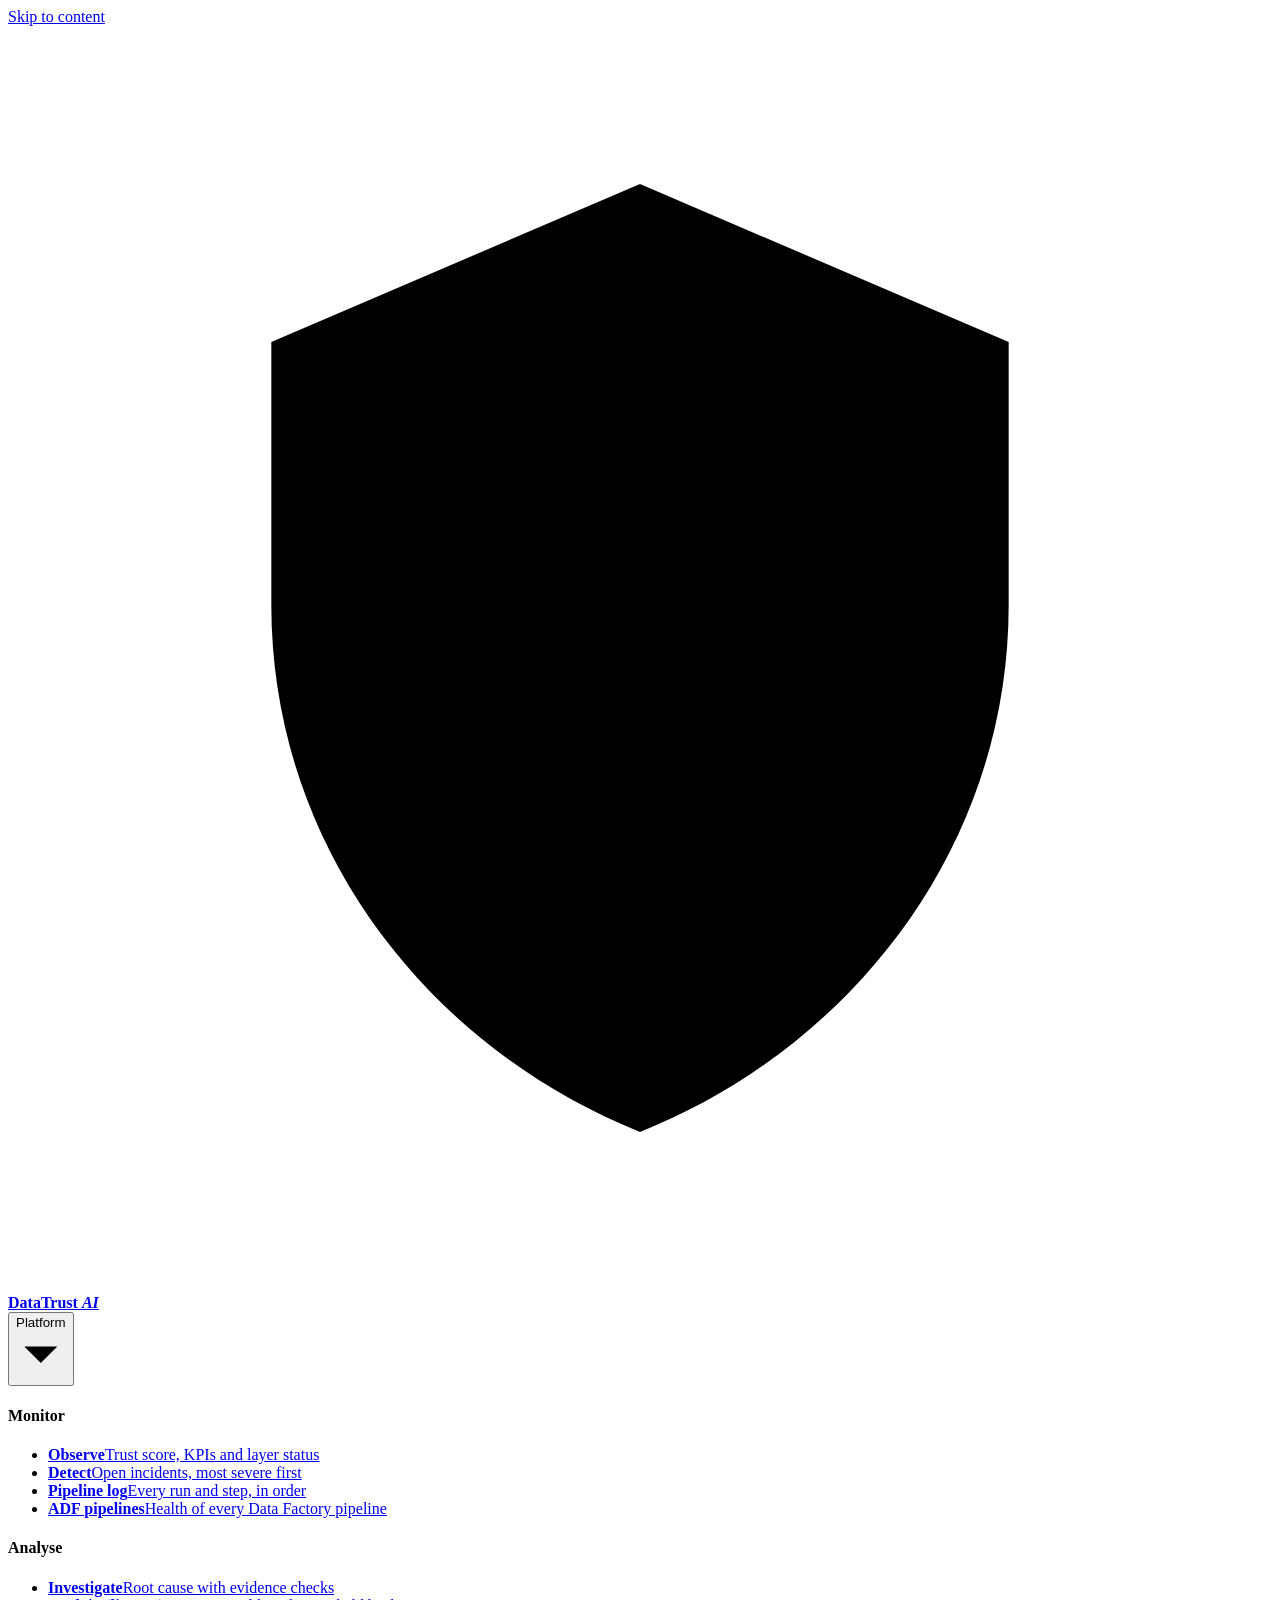
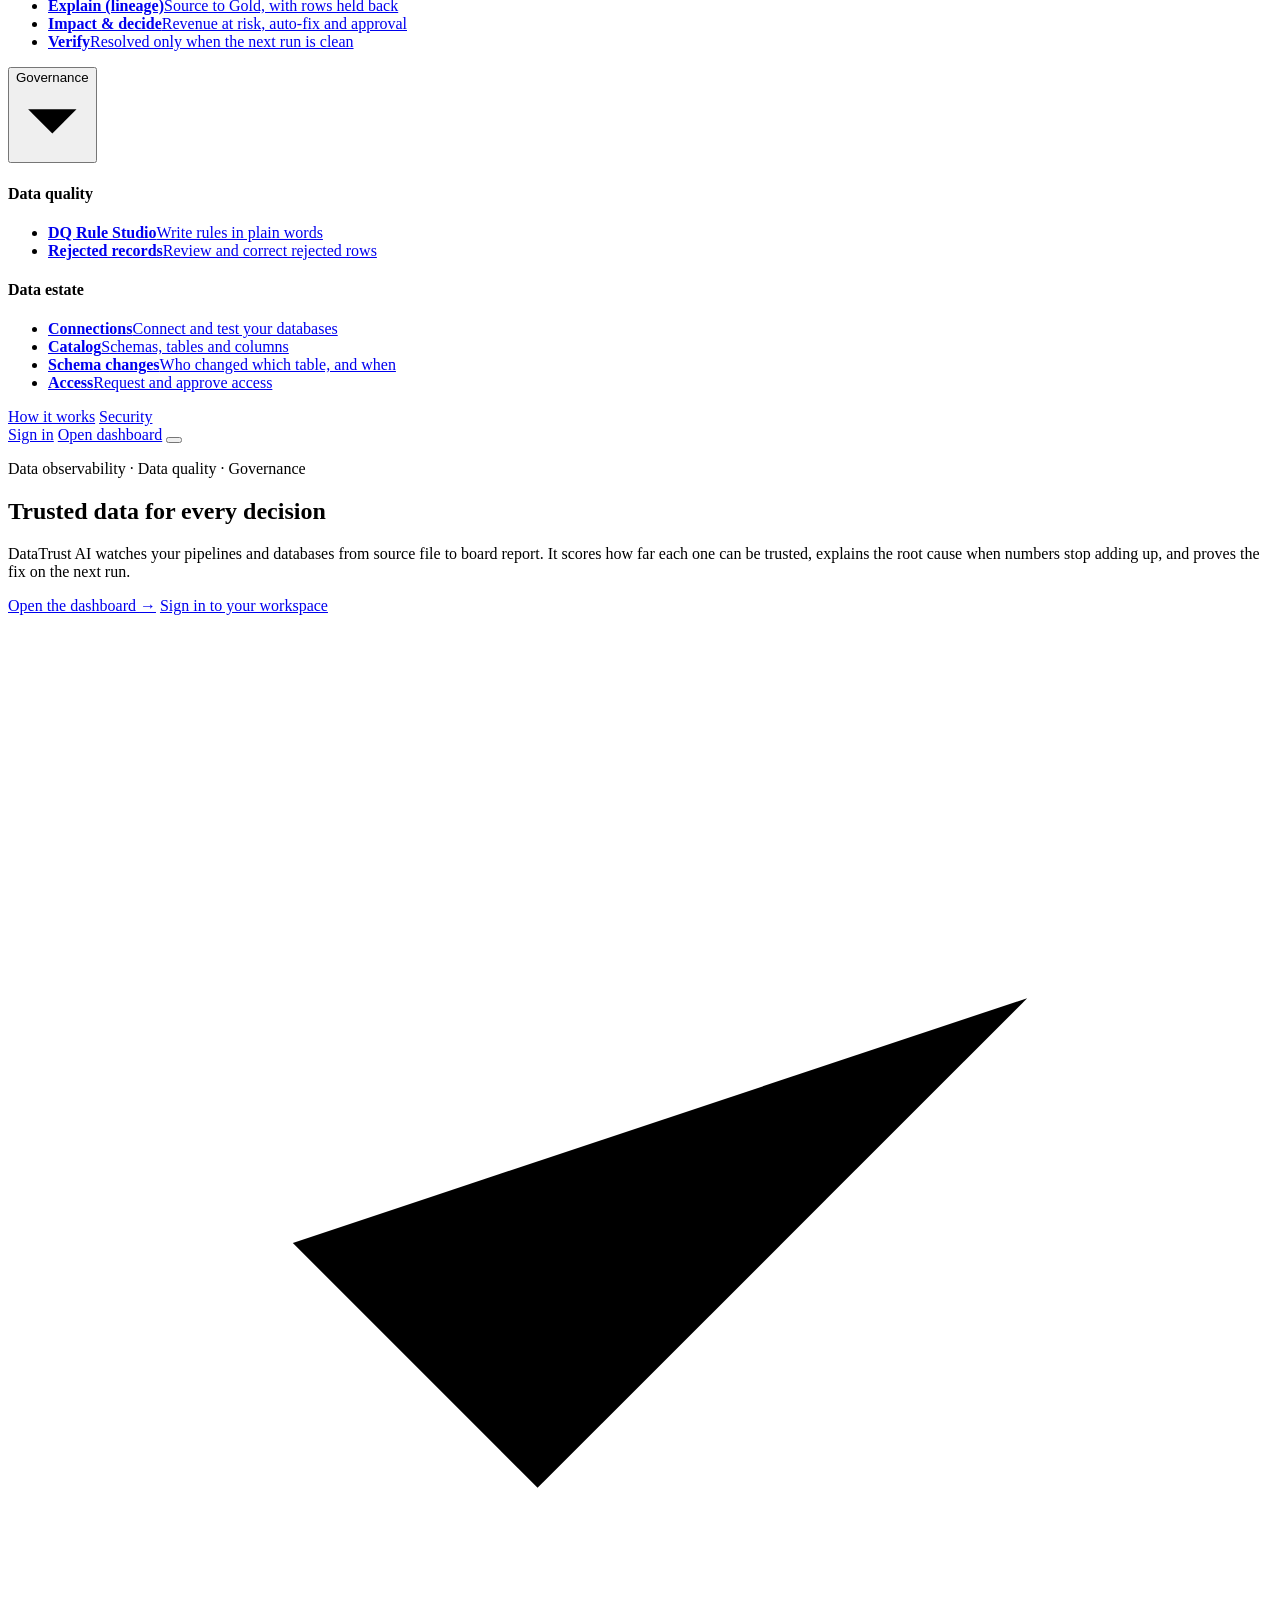
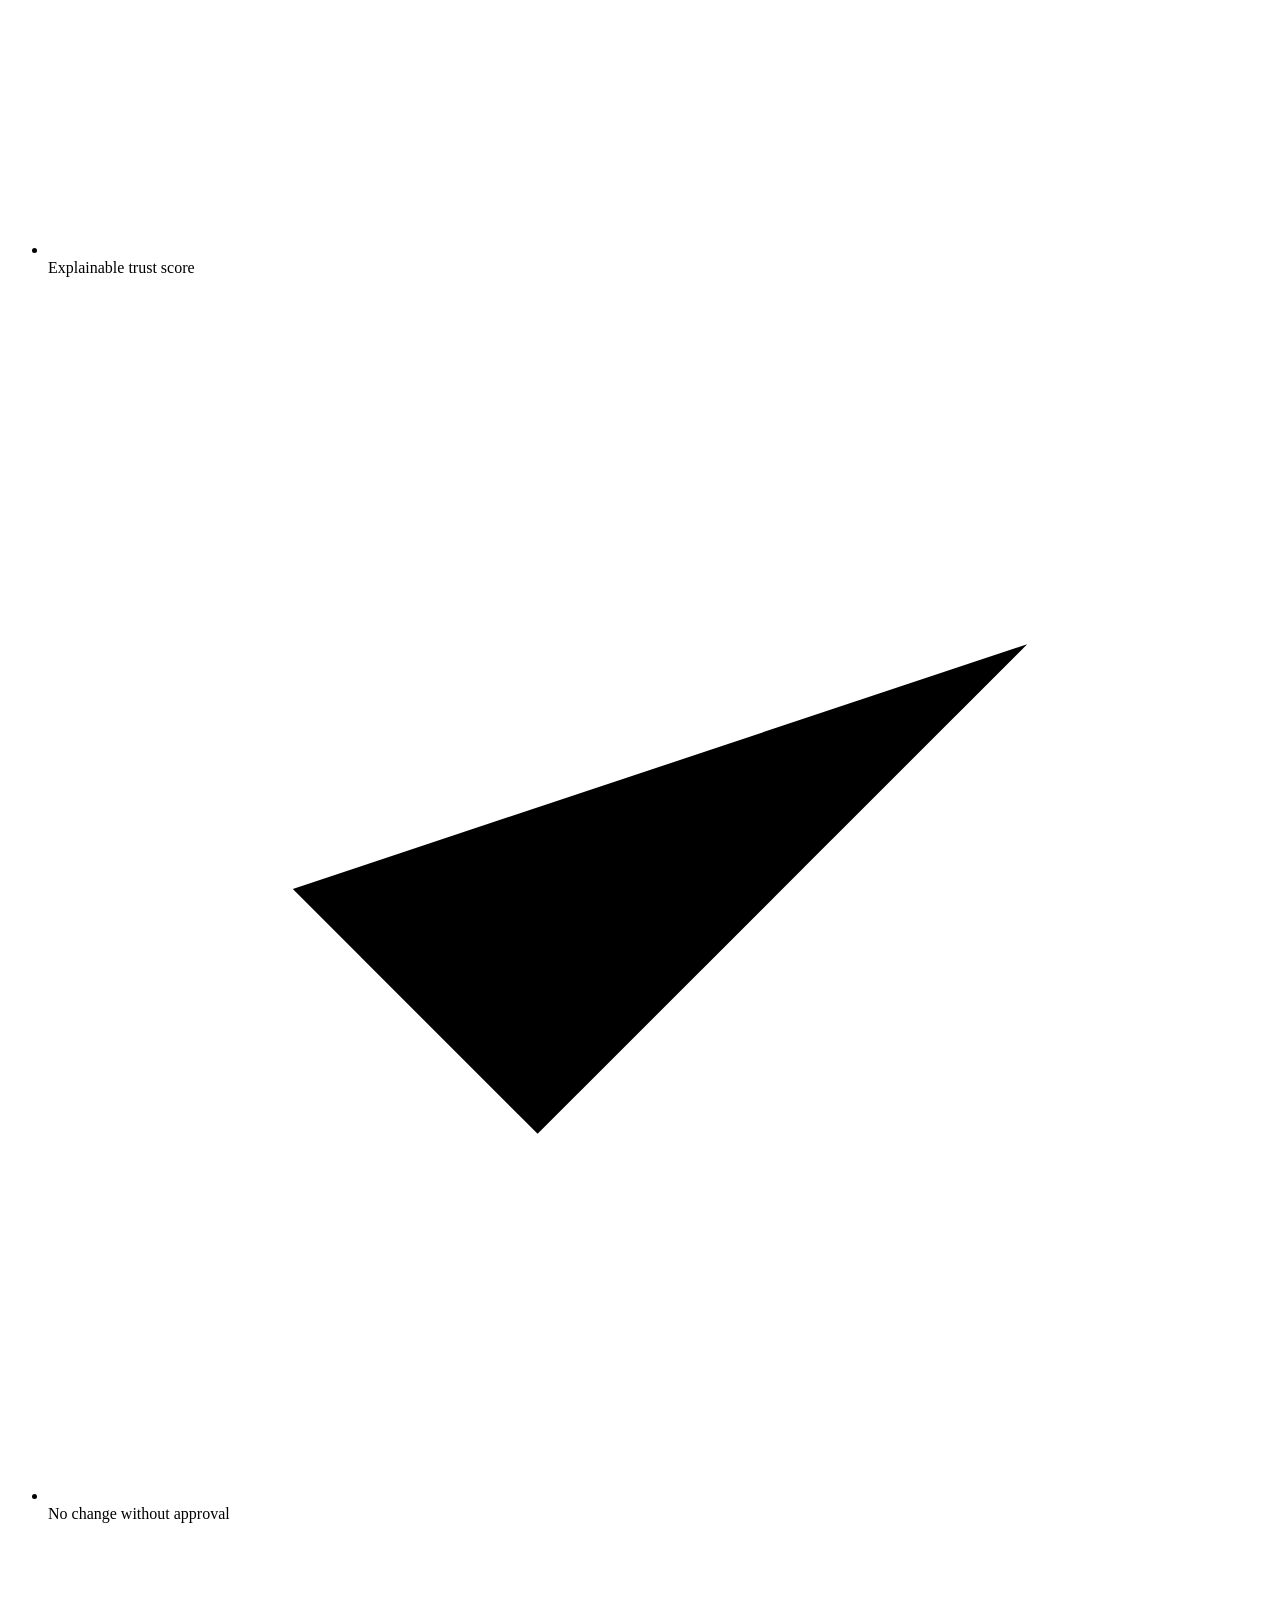
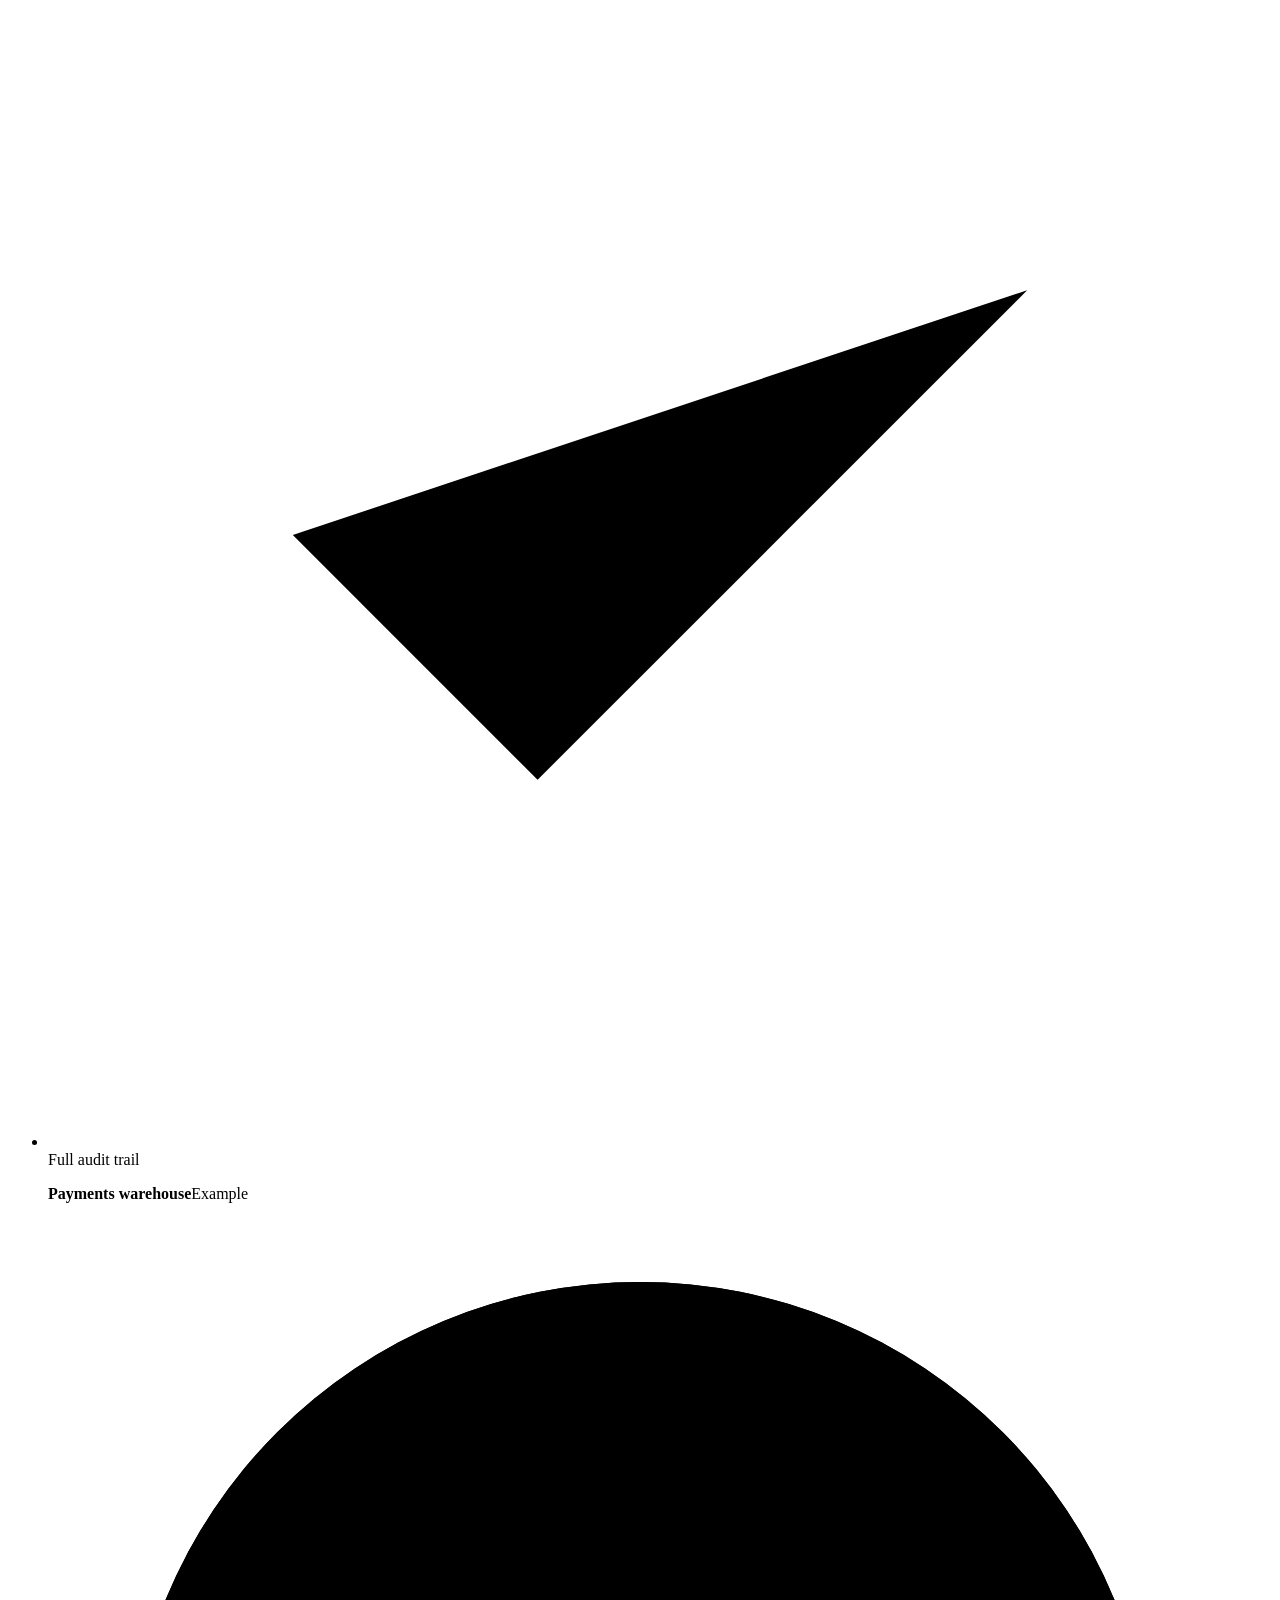
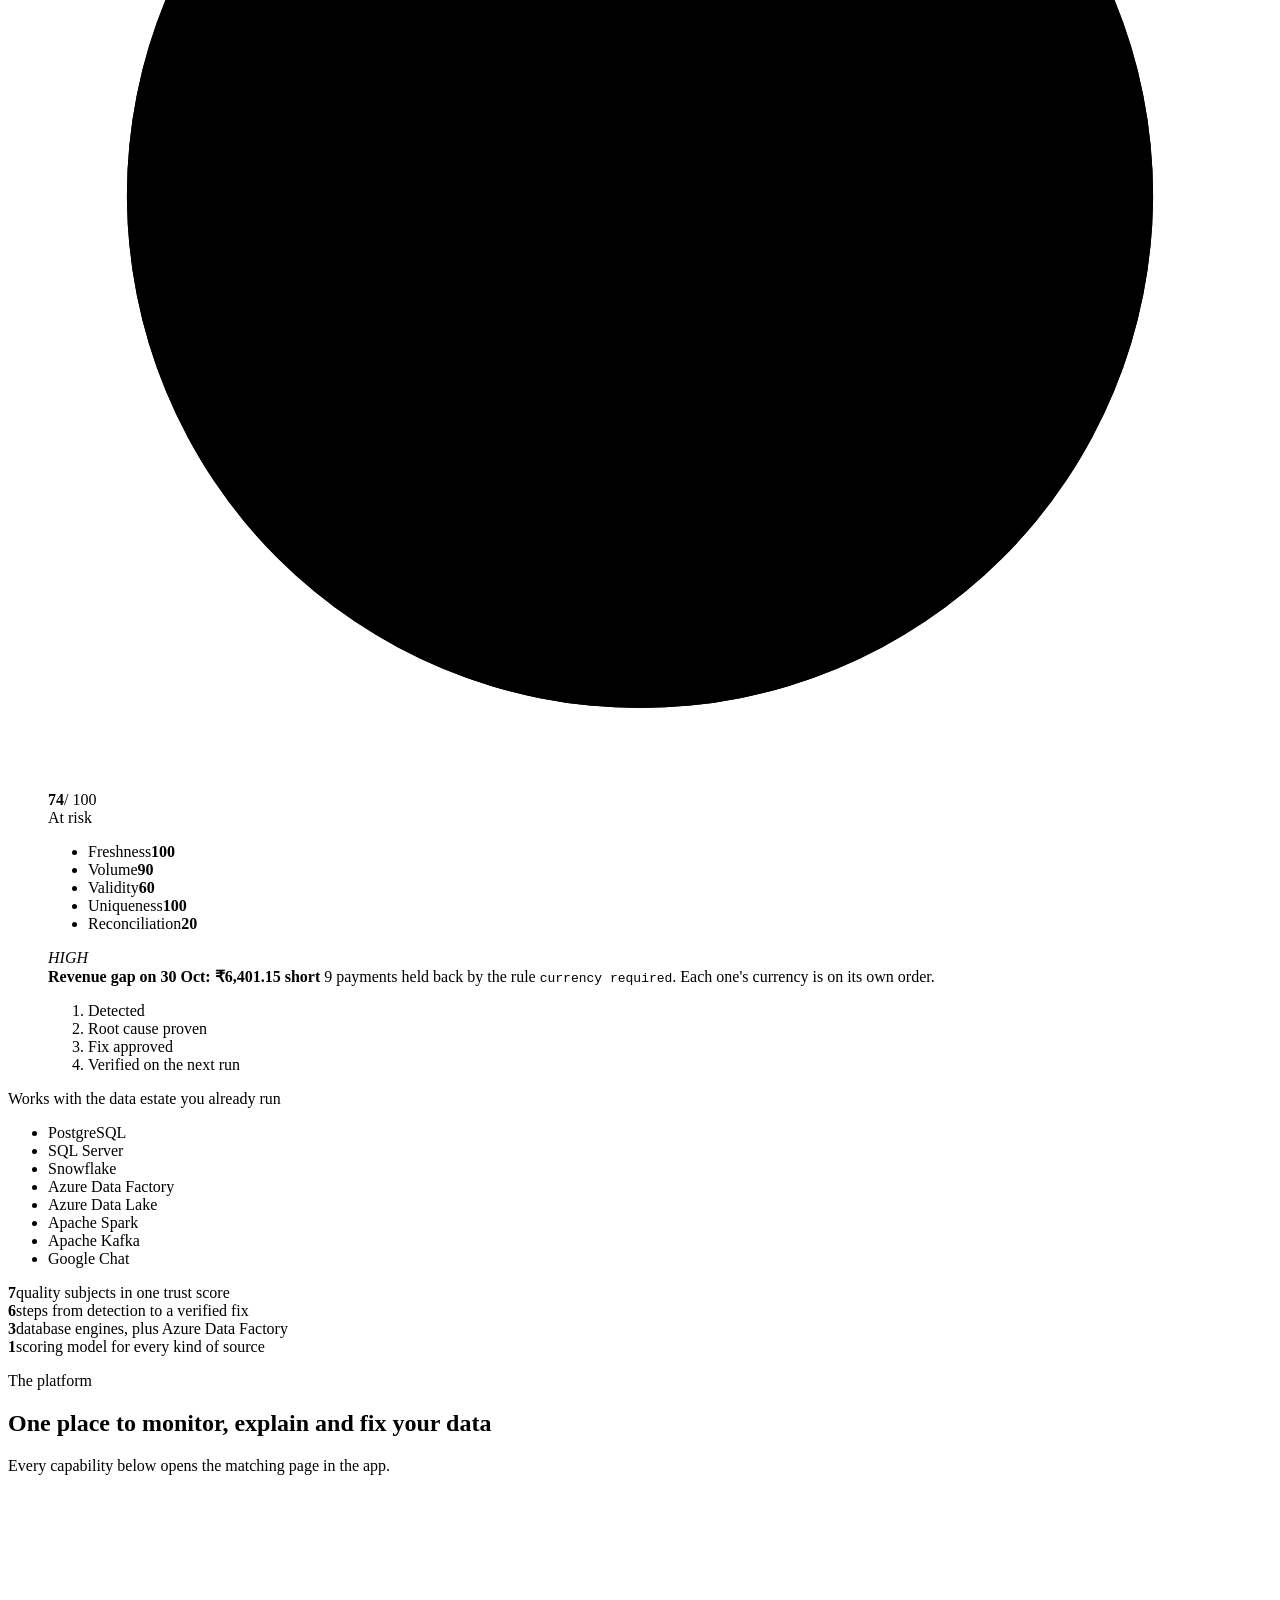
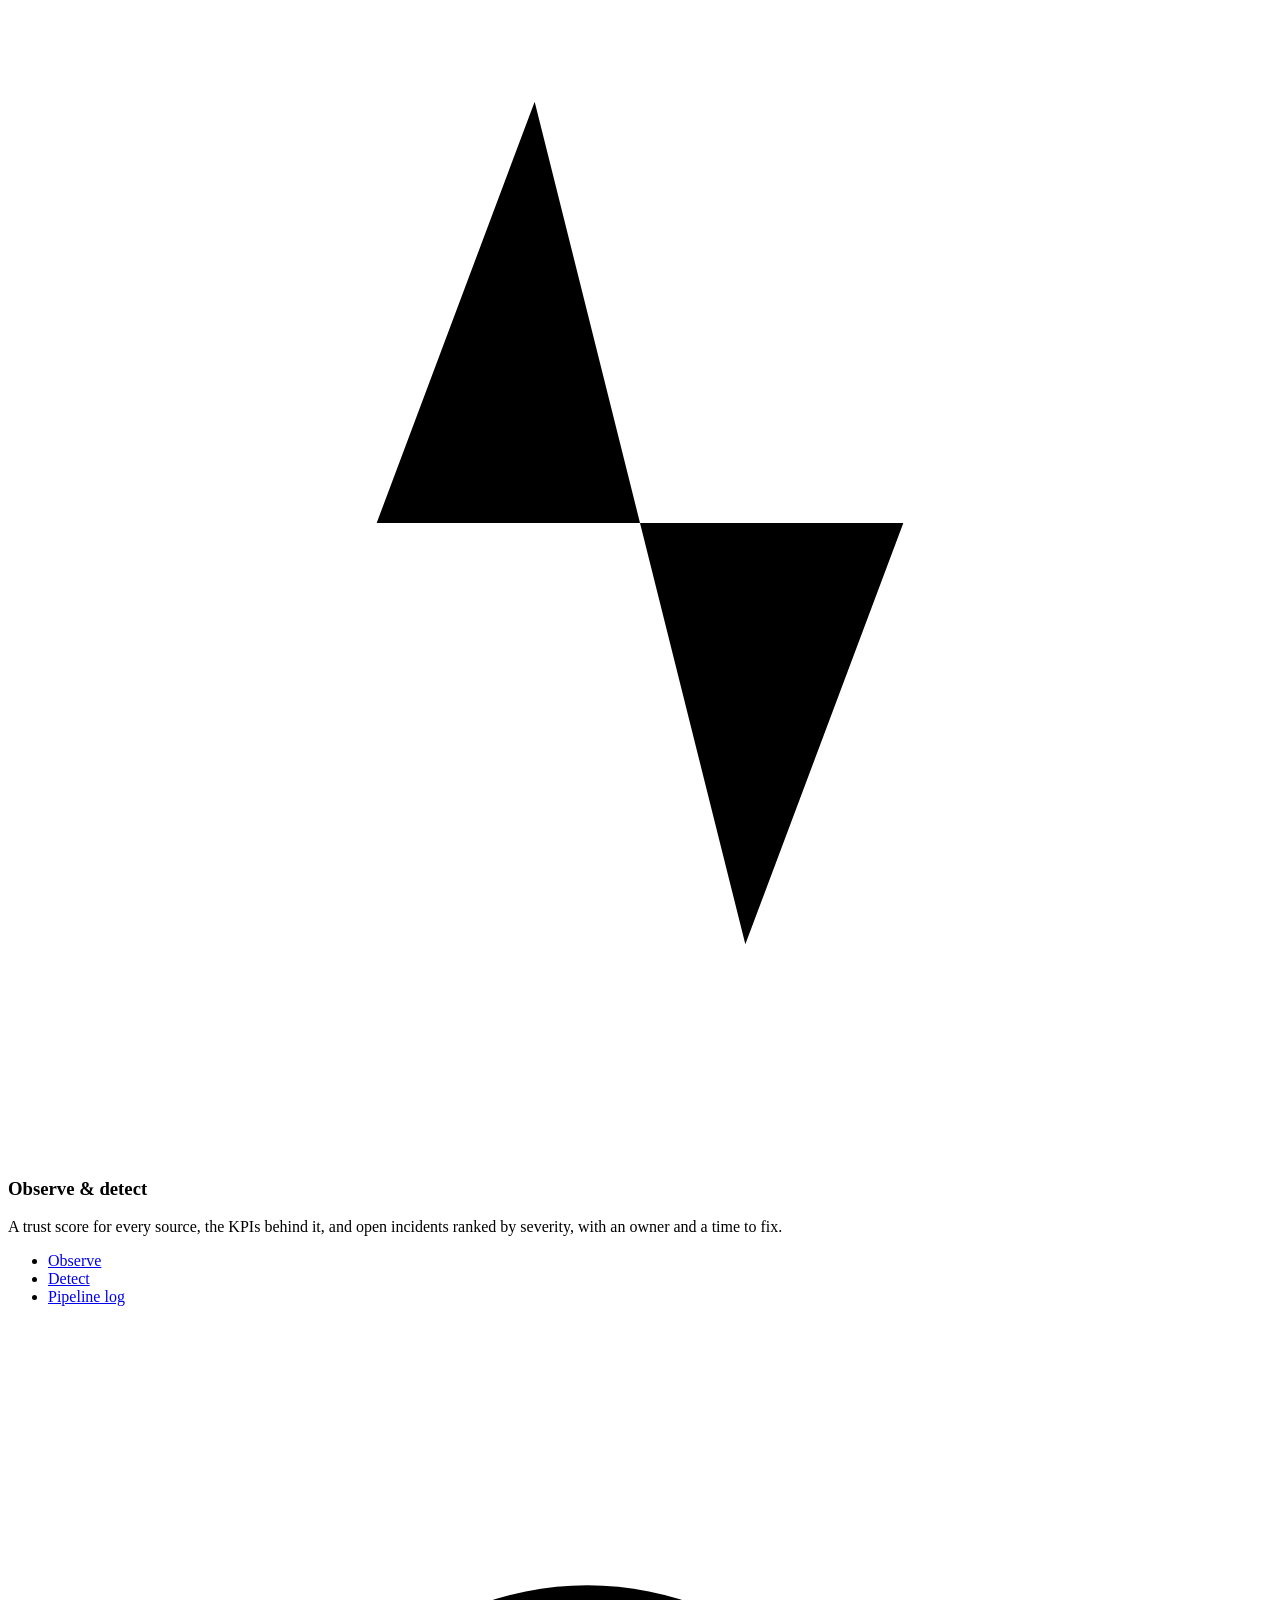
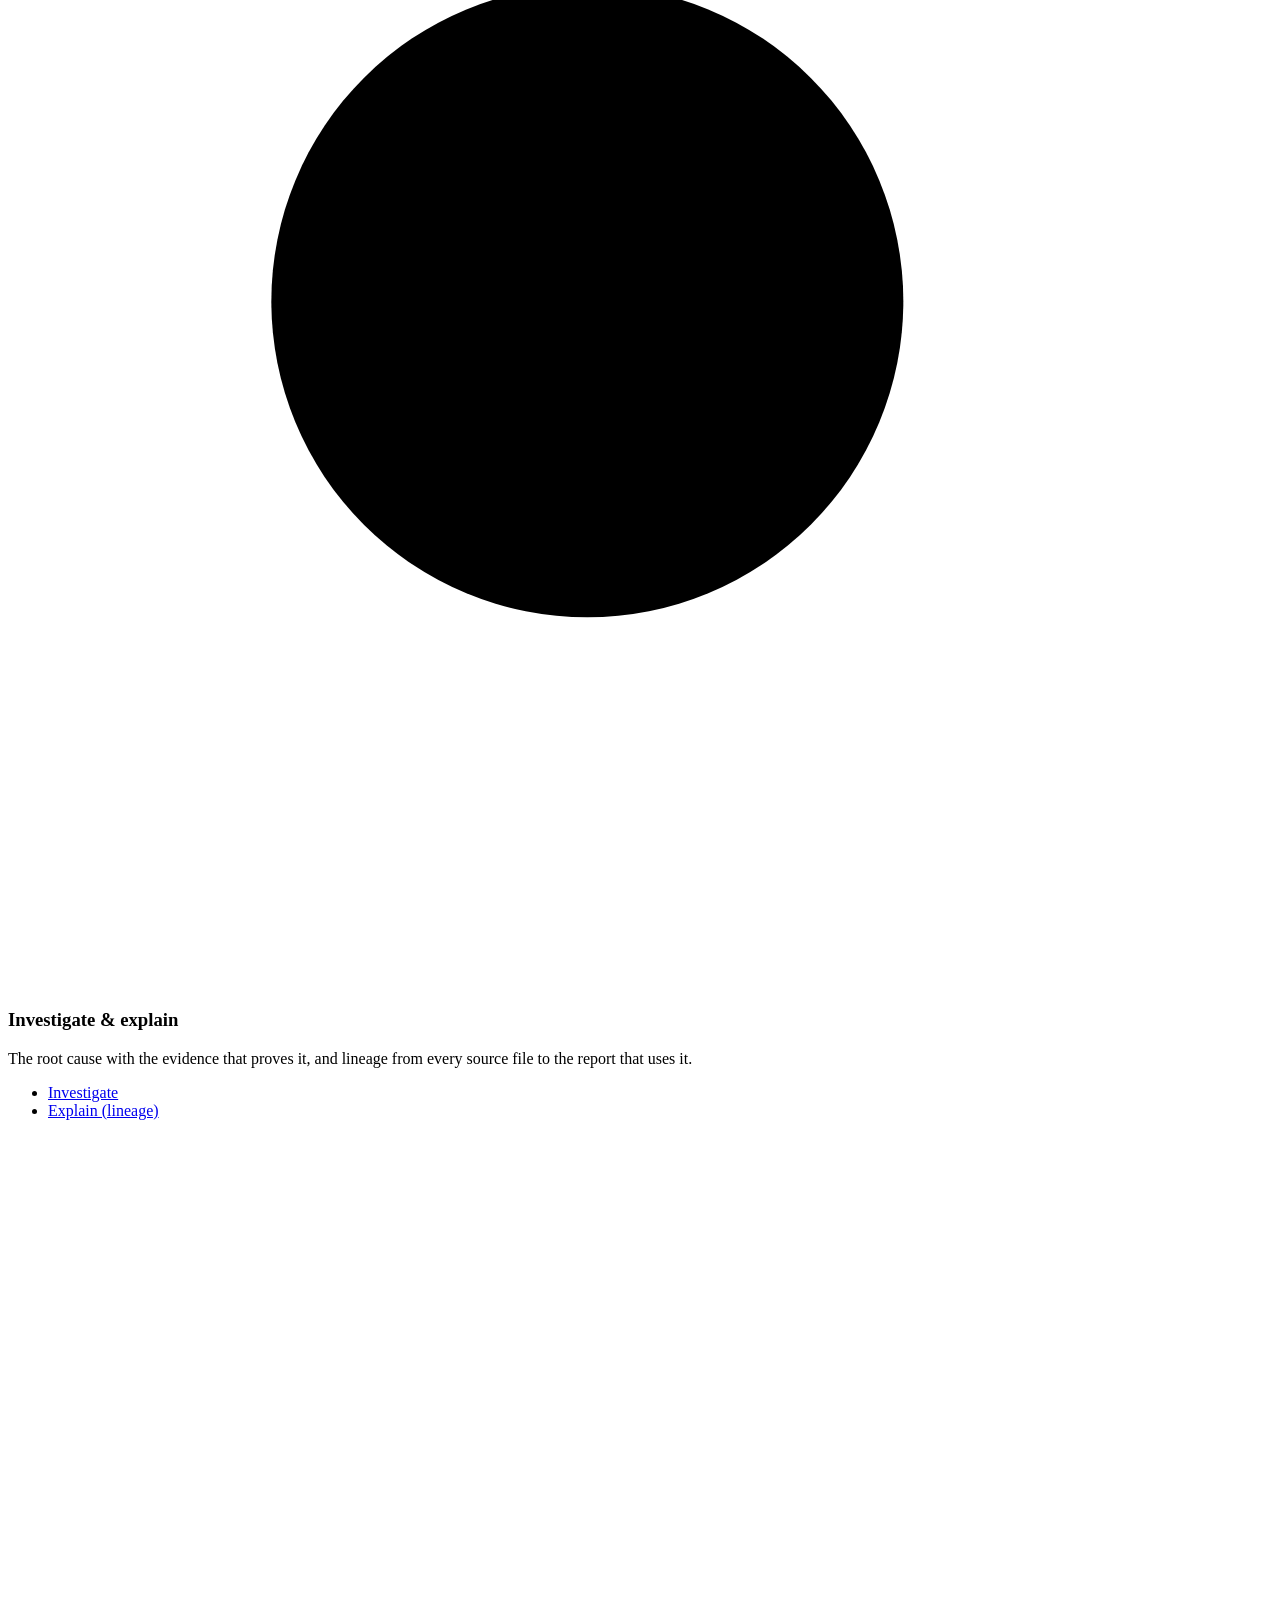
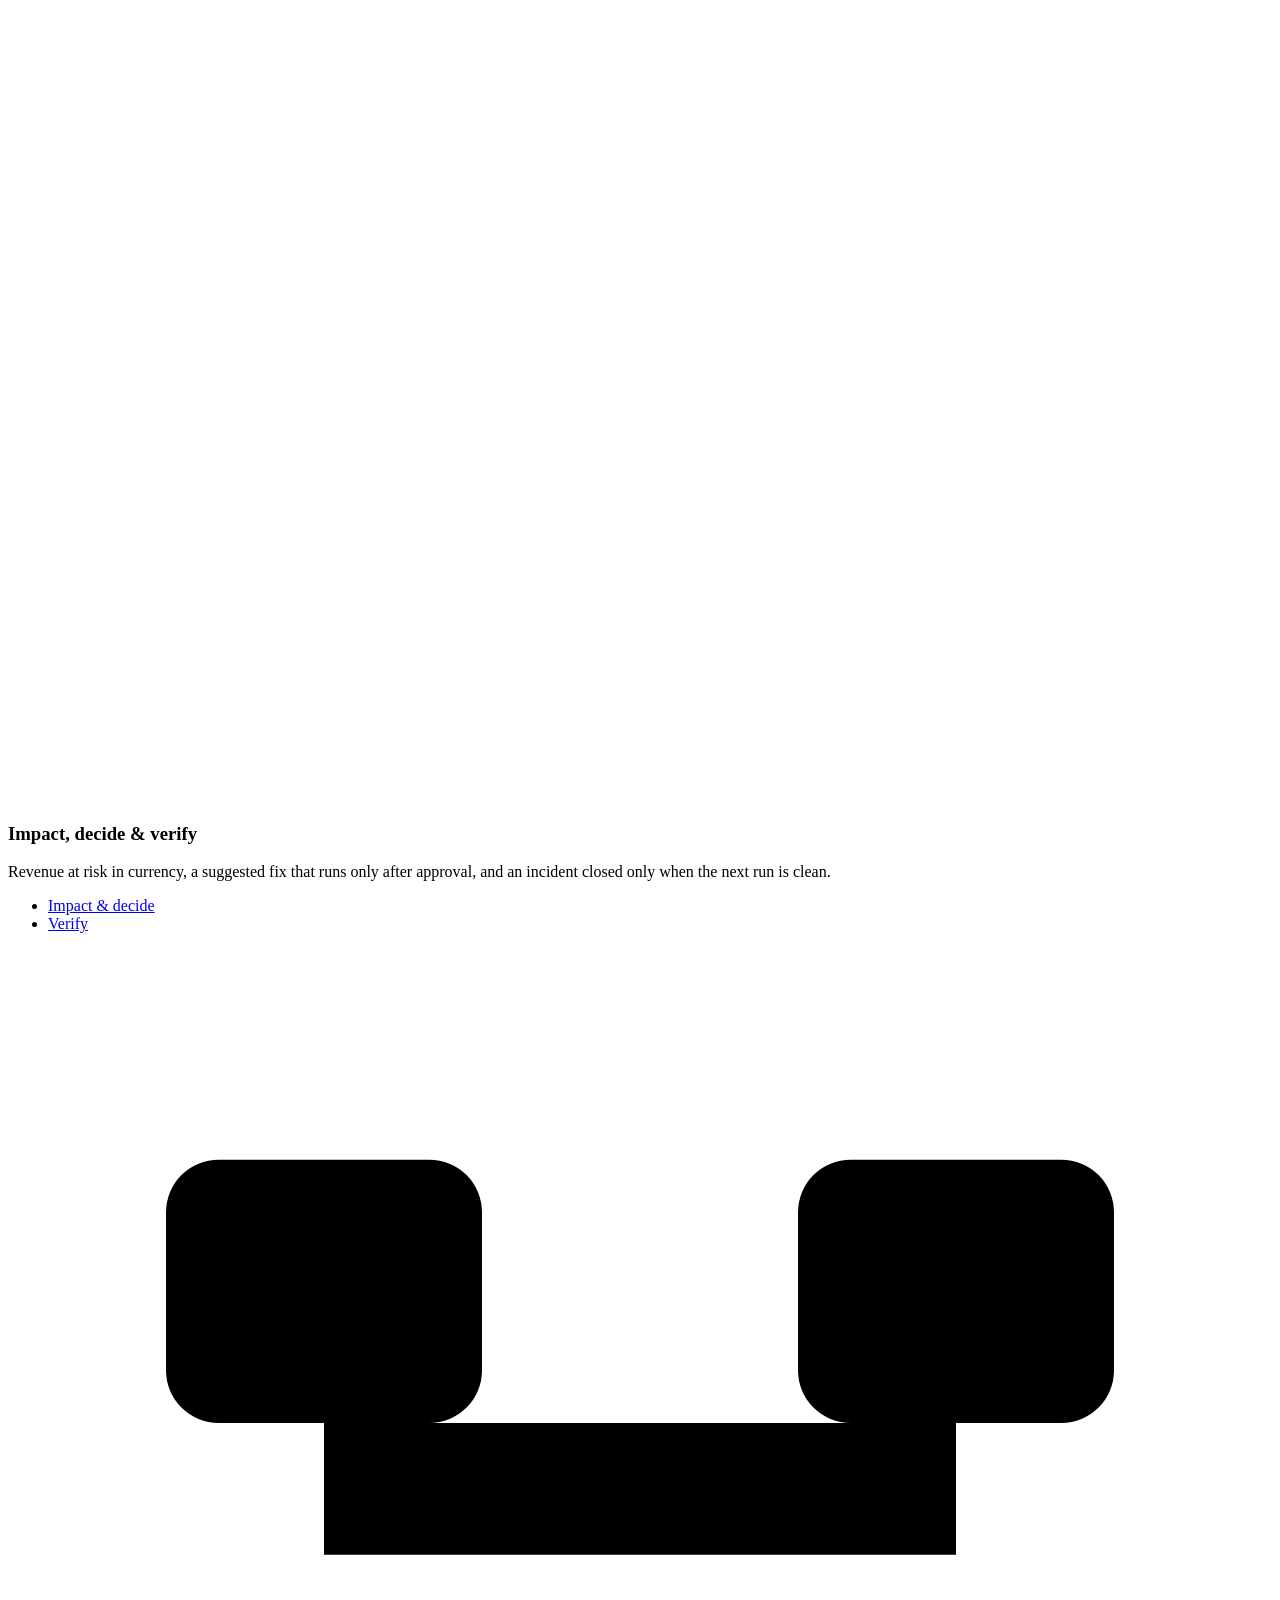
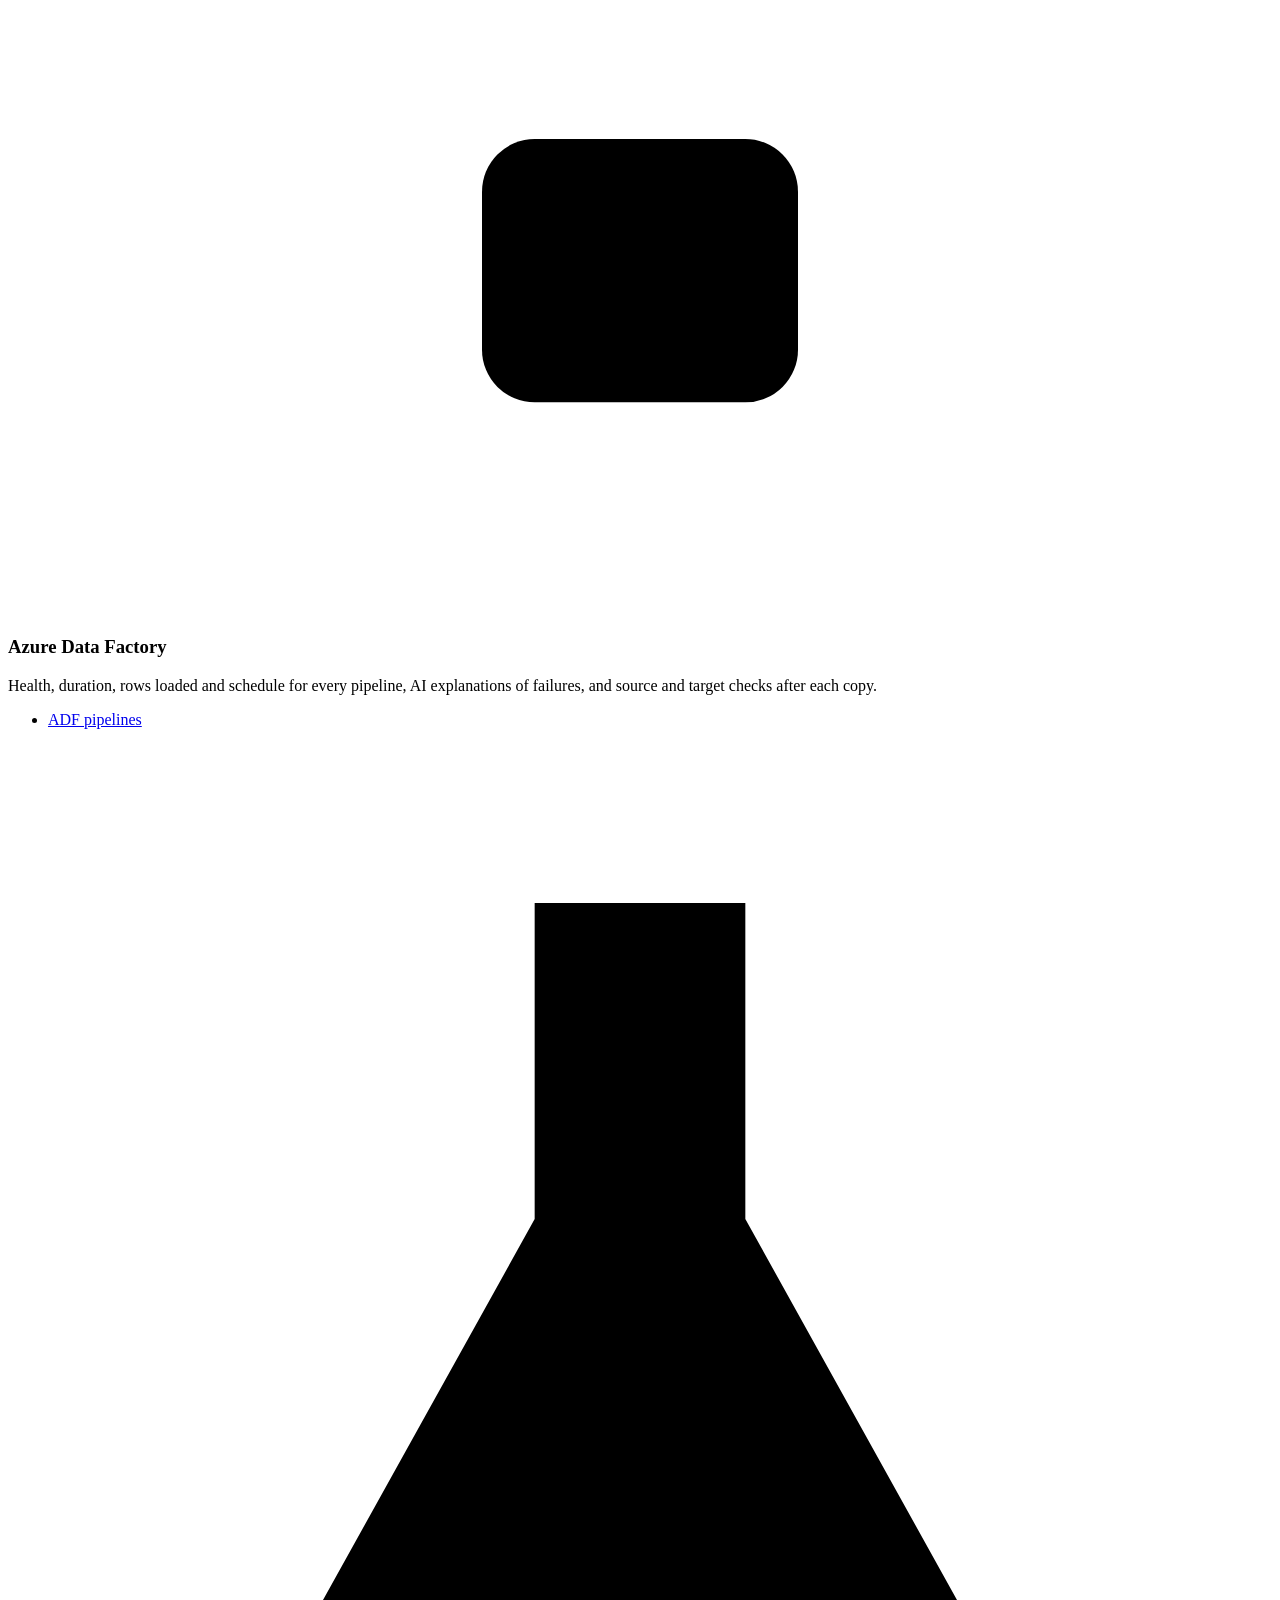
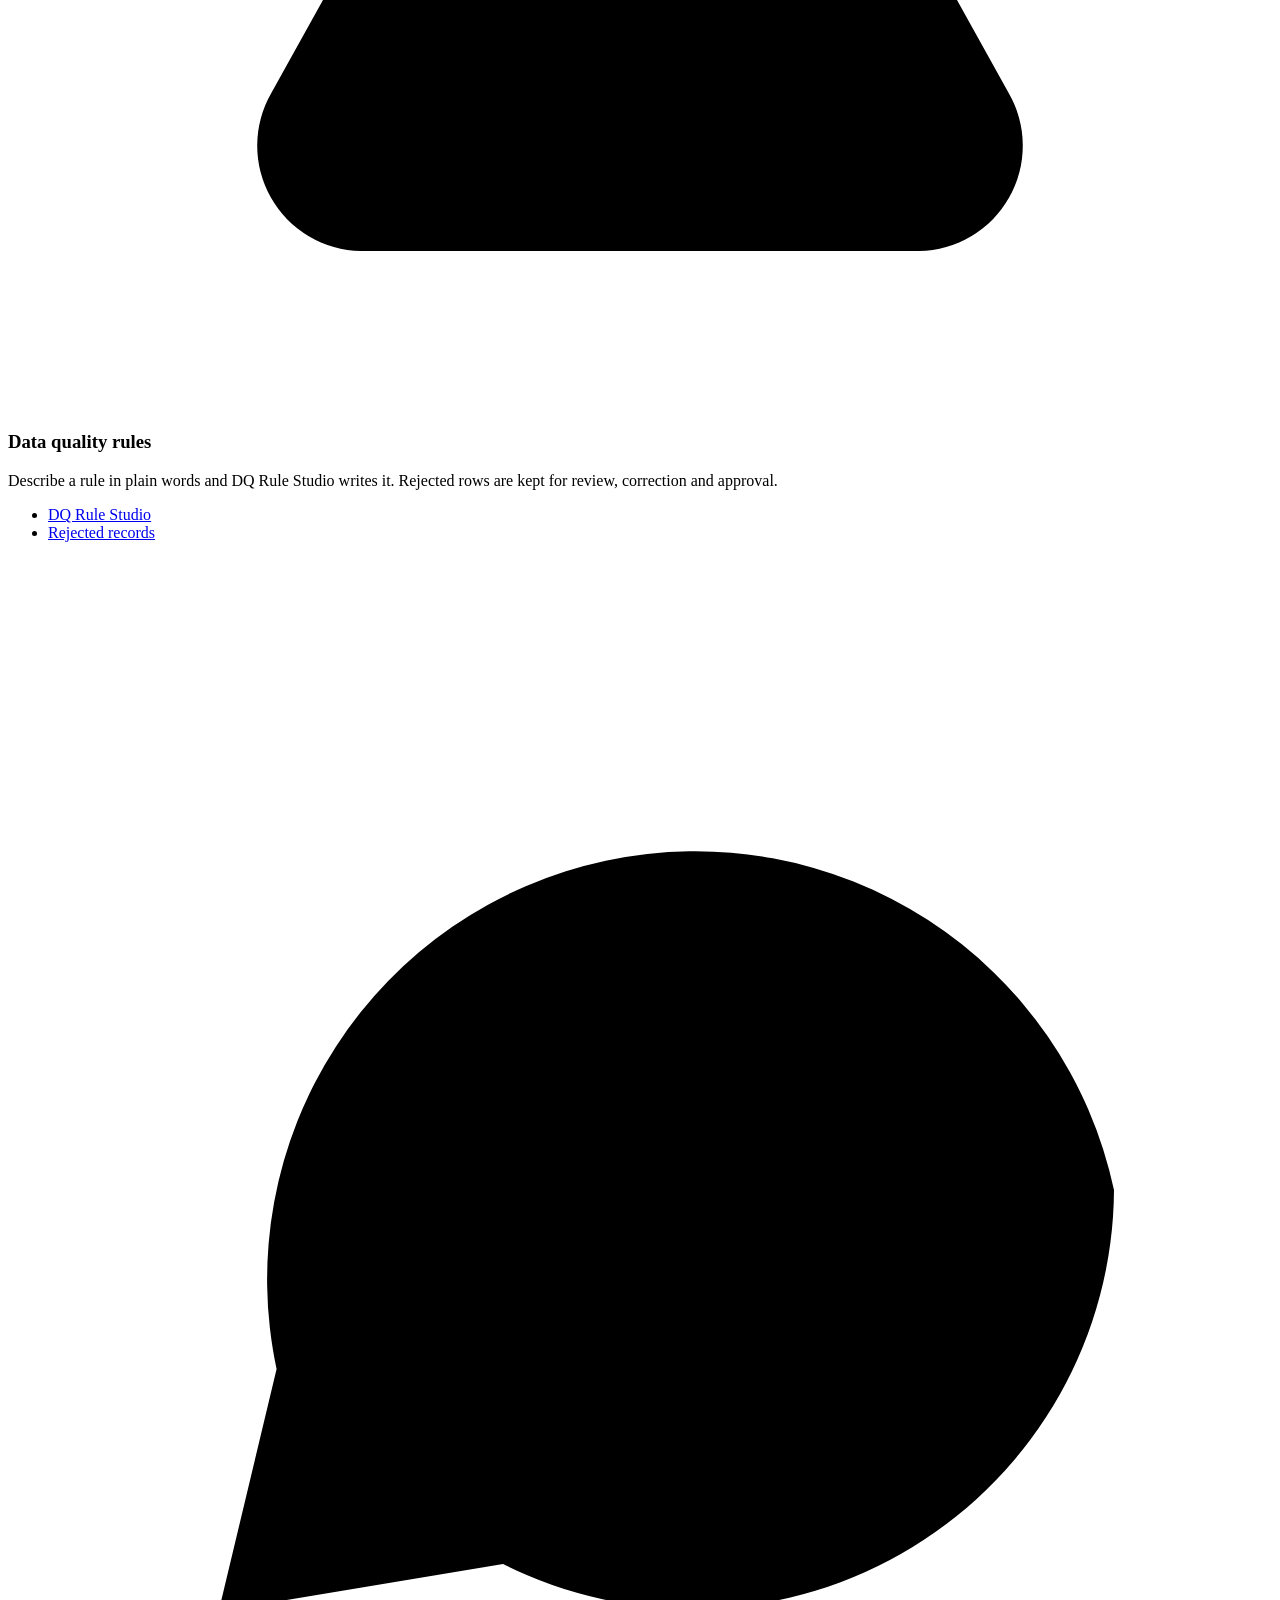
==== commit 222a6735: "Data estate follows the top source; access review; schema changes; home page Data estate - Connectio" ====
--- a/web/static/landing.html
+++ b/web/static/landing.html
@@ -51,7 +51,7 @@
           <div class="mcol"><h4>Data estate</h4><ul>
             <li><a href="/app#estate-connections"><b>Connections</b><span>Connect and test your databases</span></a></li>
             <li><a href="/app#estate-catalog"><b>Catalog</b><span>Schemas, tables and columns</span></a></li>
-            <li><a href="/app#estate-activity"><b>Changes &amp; failures</b><span>What changed and what failed</span></a></li>
+            <li><a href="/app#estate-activity"><b>Schema changes</b><span>Who changed which table, and when</span></a></li>
             <li><a href="/app#estate-access"><b>Access</b><span>Request and approve access</span></a></li></ul></div>
         </div>
       </div>
@@ -79,7 +79,7 @@
 <!-- HERO -->
 <section class="hero">
   <div class="hero-bg" aria-hidden="true"></div>
-  <div class="wrap hero-grid solo">
+  <div class="wrap hero-grid">
     <div class="hero-text">
       <p class="pill"><span class="pill-dot"></span>Data observability · Data quality · Governance</p>
       <h1>Trusted data for <span class="hl">every decision</span></h1>
@@ -94,6 +94,31 @@
         <li><svg viewBox="0 0 20 20" aria-hidden="true"><path d="m4 10 4 4 8-8"/></svg>Full audit trail</li>
       </ul>
     </div>
+
+    <!-- a fixed example of what the app shows (no live data on this public page) -->
+    <figure class="shot" aria-label="Example: a source scored 74 out of 100, at risk, with the incident behind it and its fix">
+      <div class="shot-bar"><span class="shot-dot" aria-hidden="true"></span><b>Payments warehouse</b><span class="shot-tag">Example</span></div>
+      <div class="shot-body">
+        <div class="ring" aria-hidden="true">
+          <svg viewBox="0 0 120 120"><circle cx="60" cy="60" r="52" class="ring-bg"/><circle cx="60" cy="60" r="52" class="ring-fg"/></svg>
+          <div class="ring-in"><b>74</b><span>/ 100</span></div>
+        </div>
+        <div class="shot-score"><span class="chip bad">At risk</span>
+          <ul class="bars">
+            <li><span>Freshness</span><i style="--v:100%"></i><b>100</b></li>
+            <li><span>Volume</span><i style="--v:90%"></i><b>90</b></li>
+            <li><span>Validity</span><i class="mid" style="--v:60%"></i><b>60</b></li>
+            <li><span>Uniqueness</span><i style="--v:100%"></i><b>100</b></li>
+            <li><span>Reconciliation</span><i class="bad" style="--v:20%"></i><b>20</b></li>
+          </ul></div>
+      </div>
+      <div class="shot-inc"><em class="sev HIGH">HIGH</em>
+        <div><b>Revenue gap on 30 Oct: ₹6,401.15 short</b>
+          <span>9 payments held back by the rule <code>currency required</code>. Each one's currency is on its own order.</span></div></div>
+      <ol class="shot-steps">
+        <li class="done">Detected</li><li class="done">Root cause proven</li><li class="done">Fix approved</li><li class="now">Verified on the next run</li>
+      </ol>
+    </figure>
   </div>
 </section>
 
@@ -102,7 +127,7 @@
   <div class="wrap">
     <p>Works with the data estate you already run</p>
     <ul>
-      <li>PostgreSQL</li><li>SQL Server</li><li>Snowflake</li><li>SAP HANA</li><li>Azure Data Factory</li>
+      <li>PostgreSQL</li><li>SQL Server</li><li>Snowflake</li><li>Azure Data Factory</li>
       <li>Azure Data Lake</li><li>Apache Spark</li><li>Apache Kafka</li><li>Google Chat</li>
     </ul>
   </div>
@@ -112,7 +137,7 @@
 <section class="wrap stats" aria-label="At a glance">
   <div class="stat rv"><b>7</b><span>quality subjects in one trust score</span></div>
   <div class="stat rv"><b>6</b><span>steps from detection to a verified fix</span></div>
-  <div class="stat rv"><b>4</b><span>database engines, plus Azure Data Factory</span></div>
+  <div class="stat rv"><b>3</b><span>database engines, plus Azure Data Factory</span></div>
   <div class="stat rv"><b>1</b><span>scoring model for every kind of source</span></div>
 </section>
 
@@ -157,6 +182,34 @@
         <h3>Ask in plain English</h3>
         <p>Signed-in users can question their data and data estate. Answers come from read-only tools and name their source.</p>
       </article>
+    </div>
+  </div>
+</section>
+
+<!-- WHAT IT CATCHES: fixed examples, the problems planted in the sample data DataTrust is tested on -->
+<section class="sec catches" id="catches">
+  <div class="wrap">
+    <div class="head rv"><p class="eyebrow">What it catches</p><h2>Problems that quietly shrink your numbers</h2>
+      <p class="sub">Each of these passes a normal pipeline run. DataTrust AI finds it, proves the cause and sizes it in money. Examples from the sample data it is tested on.</p></div>
+    <div class="cgrid">
+      <article class="ccard rv"><em class="sev HIGH">HIGH</em><h3>Empty currency</h3>
+        <p>9 payments arrive with no currency and are held back. Revenue is ₹6,401.15 short of what the gateway settled.</p>
+        <span class="cfix">Fix: the currency is taken from each payment's own order, after an admin approves.</span></article>
+      <article class="ccard rv"><em class="sev HIGH">HIGH</em><h3>Typo in a status</h3>
+        <p>3 payments say <code>CAPTRED</code> instead of <code>CAPTURED</code>. They never reach the report, which is ₹3,186.00 short.</p>
+        <span class="cfix">Found by: the status rule, with every held-back row listed.</span></article>
+      <article class="ccard rv"><em class="sev MEDIUM">MEDIUM</em><h3>Negative amounts</h3>
+        <p>4 orders arrive with a sign error and are held back before they distort revenue.</p>
+        <span class="cfix">Fix: the amount actually paid, shown row by row before anything changes.</span></article>
+      <article class="ccard rv"><em class="sev LOW">LOW</em><h3>Duplicate payments</h3>
+        <p>6 payments are sent twice. The copies are removed and settlement still matches.</p>
+        <span class="cfix">Found by: the unique-key rule.</span></article>
+      <article class="ccard rv"><em class="sev CRITICAL">CRITICAL</em><h3>A pipeline that keeps failing</h3>
+        <p>An Azure Data Factory pipeline fails five runs in a row. The Azure error is explained in plain words, with what to do next.</p>
+        <span class="cfix">Found by: the run checks on every factory.</span></article>
+      <article class="ccard rv"><em class="sev MEDIUM">MEDIUM</em><h3>Columns that drifted</h3>
+        <p>A copy succeeds, but the file and the target table no longer have the same columns.</p>
+        <span class="cfix">Found by: the after-run check on source and target.</span></article>
     </div>
   </div>
 </section>
@@ -172,9 +225,9 @@
       <div class="farrow" aria-hidden="true"></div>
       <div class="fnode"><b>Bronze</b><span>Raw, as received</span></div>
       <div class="farrow" aria-hidden="true"></div>
-      <div class="fnode"><b>Silver</b><span>Rules applied</span></div>
+      <div class="fnode bad"><em>9 payments held back</em><b>Silver</b><span>Rules applied</span></div>
       <div class="farrow" aria-hidden="true"></div>
-      <div class="fnode"><b>Gold</b><span>Reports</span></div>
+      <div class="fnode warn"><em>₹6,401.15 short of settlement</em><b>Gold</b><span>Reports</span></div>
       <div class="farrow" aria-hidden="true"></div>
       <div class="fnode ai"><b>DataTrust AI</b><span>Watching every layer</span></div>
     </div>
@@ -221,7 +274,7 @@
 <section class="sec" id="security">
   <div class="wrap">
     <div class="head rv"><p class="eyebrow">Enterprise ready</p><h2>Built for governed data teams</h2>
-      <p class="sub">DataTrust AI observes your systems without taking control of them. Nothing changes on a source without a person approving it.</p></div>
+      <p class="sub">Its checks only read. The changes it can make, a data fix or an access grant, show the exact SQL first and run only after an admin approves.</p></div>
     <div class="sgrid">
       <article class="scard rv"><span class="sic"><svg viewBox="0 0 24 24" aria-hidden="true"><rect x="4" y="10" width="16" height="11" rx="2"/><path d="M8 10V7a4 4 0 0 1 8 0v3"/></svg></span>
         <h3>Secure sign-in</h3><p>Email sign-in with verification, Google sign-in, and sessions held in HTTP-only cookies.</p></article>
